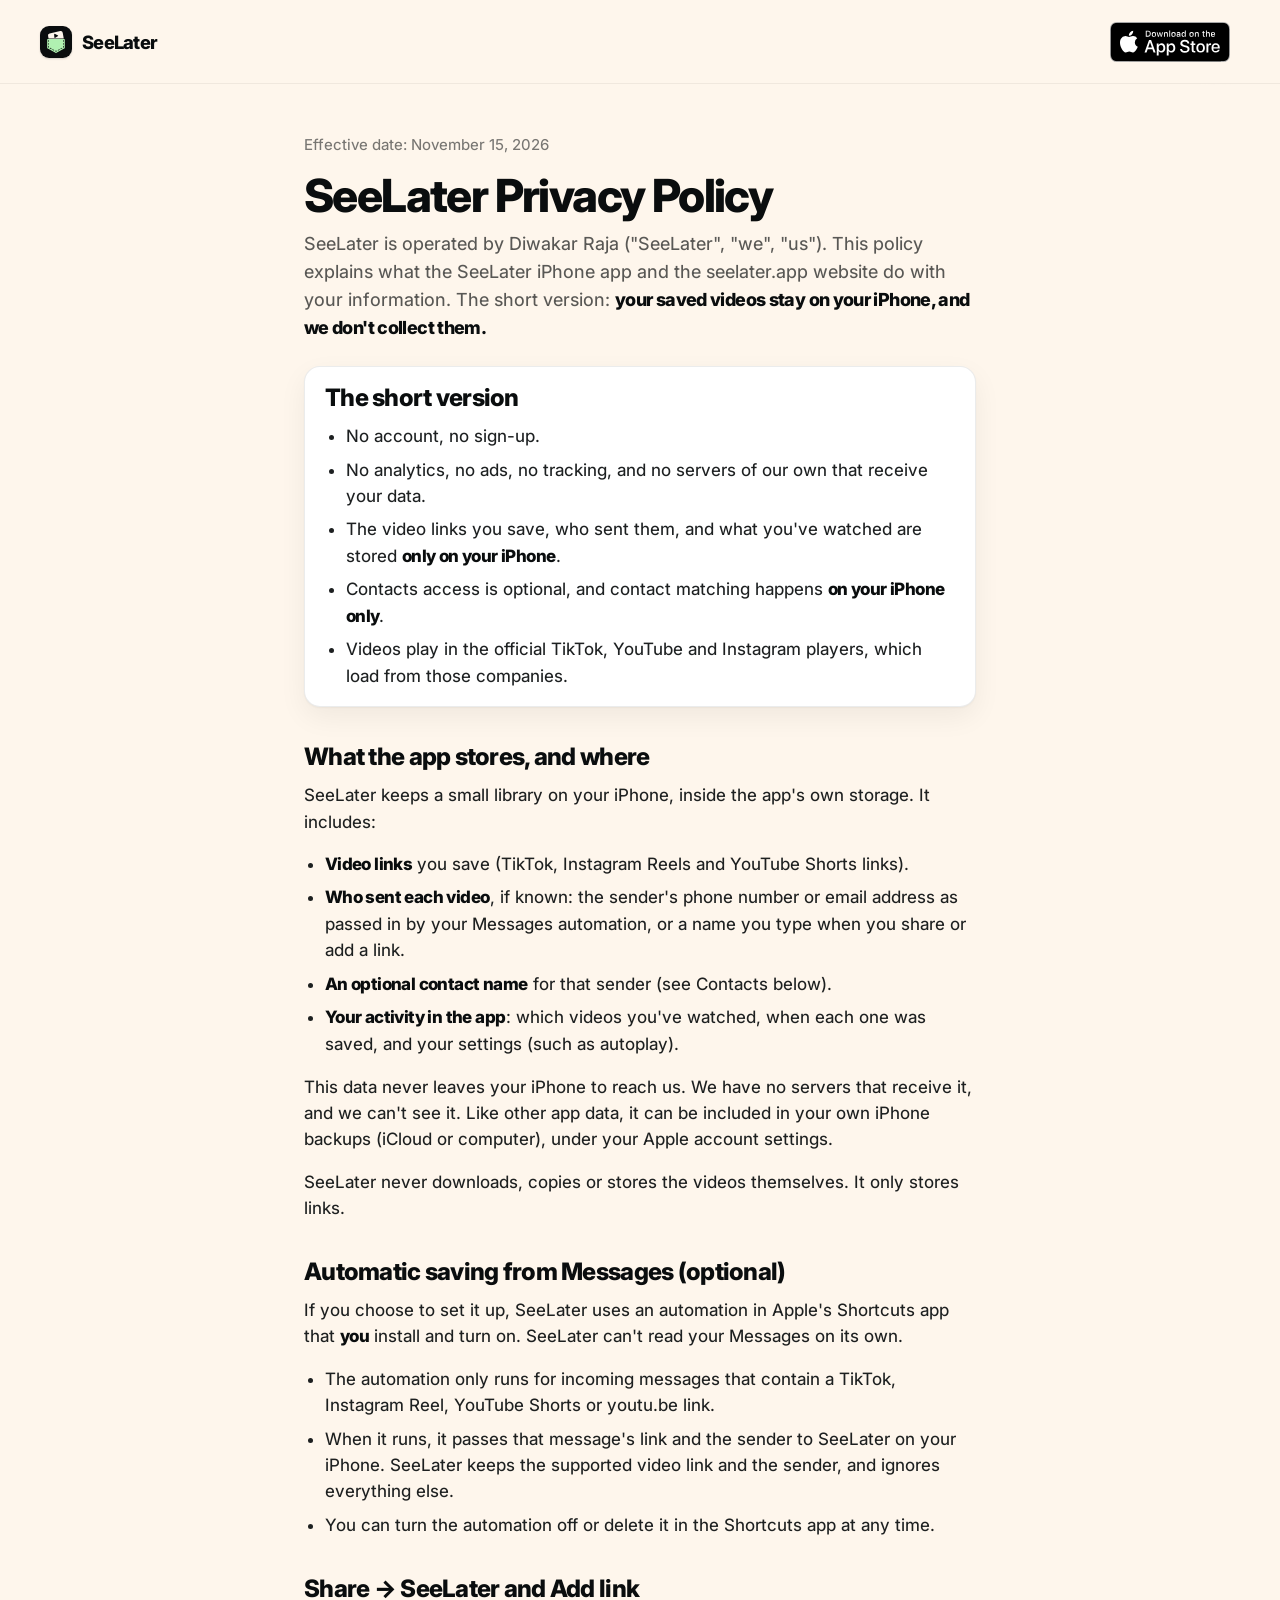
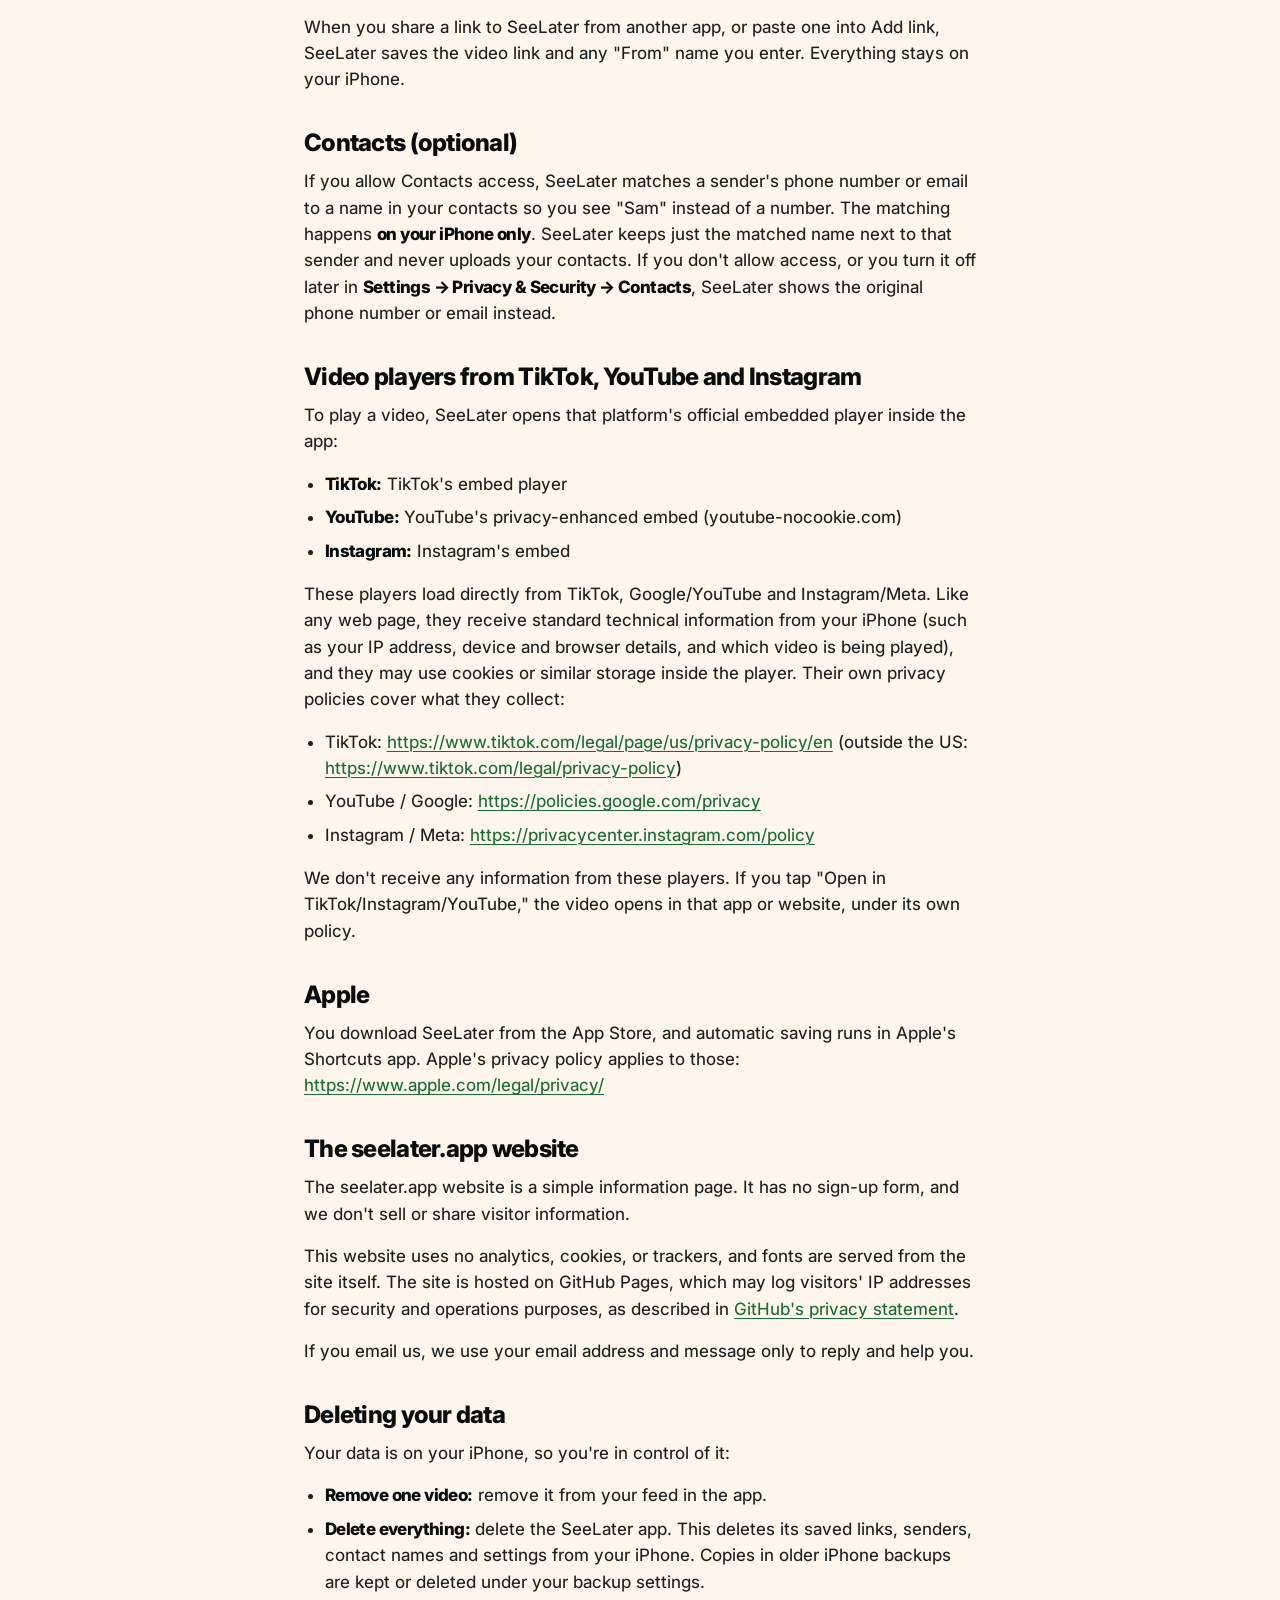
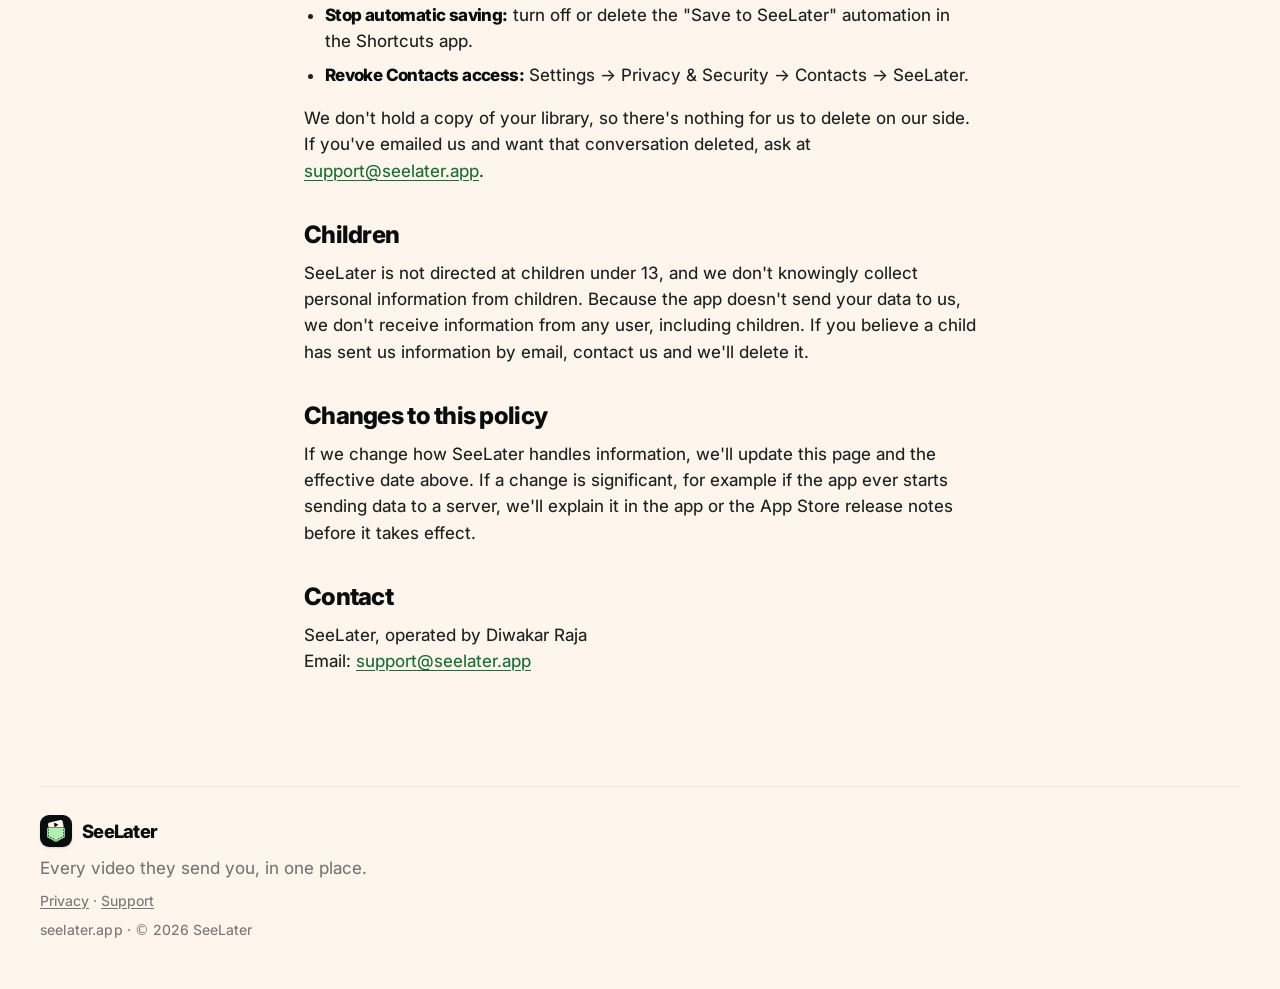
==== privacy/index.html @ a0763972 "Add privacy and support pages" ====
<!DOCTYPE html>
<html lang="en">
<head>
  <meta charset="utf-8">
  <meta name="viewport" content="width=device-width, initial-scale=1">
  <title>Privacy Policy — SeeLater</title>
  <meta name="description" content="SeeLater's privacy policy: your saved videos stay on your iPhone, and we don't collect them.">
  <meta name="theme-color" content="#FEF6EC">
  <link rel="icon" type="image/png" sizes="32x32" href="/assets/img/favicon-32.png">
  <link rel="apple-touch-icon" href="/assets/img/apple-touch-icon.png">
  <link rel="stylesheet" href="/assets/styles.css">
  <link rel="stylesheet" href="/assets/pages.css">
</head>
<body>
  <a class="skip" href="#main">Skip to content</a>

  <header class="nav">
    <a class="brand" href="/">
      <img src="/assets/img/icon.svg" width="32" height="32" alt="">
      <span>SeeLater</span>
    </a>
    <!-- TODO: replace href="#" with the App Store URL once the listing is live. -->
    <a class="store-badge store-badge-nav" href="#">
      <img src="/assets/img/download-on-the-app-store.svg" width="120" height="40" alt="Download on the App Store">
    </a>
  </header>

  <main id="main" class="page">
    <p class="page-date">Effective date: November 15, 2026</p>
    <h1 class="page-title">SeeLater Privacy Policy</h1>
    <p class="page-lede">SeeLater is operated by Diwakar Raja ("SeeLater", "we", "us"). This policy explains what the SeeLater iPhone app and the seelater.app website do with your information. The short version: <strong>your saved videos stay on your iPhone, and we don't collect them.</strong></p>

    <div class="callout">
      <h2>The short version</h2>
      <ul>
        <li>No account, no sign-up.</li>
        <li>No analytics, no ads, no tracking, and no servers of our own that receive your data.</li>
        <li>The video links you save, who sent them, and what you've watched are stored <strong>only on your iPhone</strong>.</li>
        <li>Contacts access is optional, and contact matching happens <strong>on your iPhone only</strong>.</li>
        <li>Videos play in the official TikTok, YouTube and Instagram players, which load from those companies.</li>
      </ul>
    </div>

    <h2>What the app stores, and where</h2>
    <p>SeeLater keeps a small library on your iPhone, inside the app's own storage. It includes:</p>
    <ul>
      <li><strong>Video links</strong> you save (TikTok, Instagram Reels and YouTube Shorts links).</li>
      <li><strong>Who sent each video</strong>, if known: the sender's phone number or email address as passed in by your Messages automation, or a name you type when you share or add a link.</li>
      <li><strong>An optional contact name</strong> for that sender (see Contacts below).</li>
      <li><strong>Your activity in the app</strong>: which videos you've watched, when each one was saved, and your settings (such as autoplay).</li>
    </ul>
    <p>This data never leaves your iPhone to reach us. We have no servers that receive it, and we can't see it. Like other app data, it can be included in your own iPhone backups (iCloud or computer), under your Apple account settings.</p>
    <p>SeeLater never downloads, copies or stores the videos themselves. It only stores links.</p>

    <h2>Automatic saving from Messages (optional)</h2>
    <p>If you choose to set it up, SeeLater uses an automation in Apple's Shortcuts app that <strong>you</strong> install and turn on. SeeLater can't read your Messages on its own.</p>
    <ul>
      <li>The automation only runs for incoming messages that contain a TikTok, Instagram Reel, YouTube Shorts or youtu.be link.</li>
      <li>When it runs, it passes that message's link and the sender to SeeLater on your iPhone. SeeLater keeps the supported video link and the sender, and ignores everything else.</li>
      <li>You can turn the automation off or delete it in the Shortcuts app at any time.</li>
    </ul>

    <h2>Share → SeeLater and Add link</h2>
    <p>When you share a link to SeeLater from another app, or paste one into Add link, SeeLater saves the video link and any "From" name you enter. Everything stays on your iPhone.</p>

    <h2>Contacts (optional)</h2>
    <p>If you allow Contacts access, SeeLater matches a sender's phone number or email to a name in your contacts so you see "Sam" instead of a number. The matching happens <strong>on your iPhone only</strong>. SeeLater keeps just the matched name next to that sender and never uploads your contacts. If you don't allow access, or you turn it off later in <strong>Settings → Privacy &amp; Security → Contacts</strong>, SeeLater shows the original phone number or email instead.</p>

    <h2>Video players from TikTok, YouTube and Instagram</h2>
    <p>To play a video, SeeLater opens that platform's official embedded player inside the app:</p>
    <ul>
      <li><strong>TikTok:</strong> TikTok's embed player</li>
      <li><strong>YouTube:</strong> YouTube's privacy-enhanced embed (youtube-nocookie.com)</li>
      <li><strong>Instagram:</strong> Instagram's embed</li>
    </ul>
    <p>These players load directly from TikTok, Google/YouTube and Instagram/Meta. Like any web page, they receive standard technical information from your iPhone (such as your IP address, device and browser details, and which video is being played), and they may use cookies or similar storage inside the player. Their own privacy policies cover what they collect:</p>
    <ul>
      <li>TikTok: <a href="https://www.tiktok.com/legal/page/us/privacy-policy/en">https://www.tiktok.com/legal/page/us/privacy-policy/en</a> (outside the US: <a href="https://www.tiktok.com/legal/privacy-policy">https://www.tiktok.com/legal/privacy-policy</a>)</li>
      <li>YouTube / Google: <a href="https://policies.google.com/privacy">https://policies.google.com/privacy</a></li>
      <li>Instagram / Meta: <a href="https://privacycenter.instagram.com/policy">https://privacycenter.instagram.com/policy</a></li>
    </ul>
    <p>We don't receive any information from these players. If you tap "Open in TikTok/Instagram/YouTube," the video opens in that app or website, under its own policy.</p>

    <h2>Apple</h2>
    <p>You download SeeLater from the App Store, and automatic saving runs in Apple's Shortcuts app. Apple's privacy policy applies to those: <a href="https://www.apple.com/legal/privacy/">https://www.apple.com/legal/privacy/</a></p>

    <h2>The seelater.app website</h2>
    <p>The seelater.app website is a simple information page. It has no sign-up form, and we don't sell or share visitor information.</p>
    <p>This website uses no analytics, cookies, or trackers, and fonts are served from the site itself. The site is hosted on GitHub Pages, which may log visitors' IP addresses for security and operations purposes, as described in <a href="https://docs.github.com/en/site-policy/privacy-policies/github-general-privacy-statement">GitHub's privacy statement</a>.</p>
    <p>If you email us, we use your email address and message only to reply and help you.</p>

    <h2>Deleting your data</h2>
    <p>Your data is on your iPhone, so you're in control of it:</p>
    <ul>
      <li><strong>Remove one video:</strong> remove it from your feed in the app.</li>
      <li><strong>Delete everything:</strong> delete the SeeLater app. This deletes its saved links, senders, contact names and settings from your iPhone. Copies in older iPhone backups are kept or deleted under your backup settings.</li>
      <li><strong>Stop automatic saving:</strong> turn off or delete the "Save to SeeLater" automation in the Shortcuts app.</li>
      <li><strong>Revoke Contacts access:</strong> Settings → Privacy &amp; Security → Contacts → SeeLater.</li>
    </ul>
    <p>We don't hold a copy of your library, so there's nothing for us to delete on our side. If you've emailed us and want that conversation deleted, ask at <a href="mailto:support@seelater.app">support@seelater.app</a>.</p>

    <h2>Children</h2>
    <p>SeeLater is not directed at children under 13, and we don't knowingly collect personal information from children. Because the app doesn't send your data to us, we don't receive information from any user, including children. If you believe a child has sent us information by email, contact us and we'll delete it.</p>

    <h2>Changes to this policy</h2>
    <p>If we change how SeeLater handles information, we'll update this page and the effective date above. If a change is significant, for example if the app ever starts sending data to a server, we'll explain it in the app or the App Store release notes before it takes effect.</p>

    <h2>Contact</h2>
    <p>SeeLater, operated by Diwakar Raja<br>
    Email: <a href="mailto:support@seelater.app">support@seelater.app</a></p>
  </main>

  <footer class="foot">
    <a class="brand" href="/">
      <img src="/assets/img/icon.svg" width="28" height="28" alt="">
      <span>SeeLater</span>
    </a>
    <p>Every video they send you, in one place.</p>
    <p class="legal"><a href="/privacy">Privacy</a> · <a href="/support">Support</a></p>
    <p class="legal"><span>seelater.app</span> · © 2026 SeeLater</p>
  </footer>

</body>
</html>
---- assets/styles.css ----
/* SeeLater marketing site
   Light theme: page cream #FEF6EC, ink #0A0D0E, mint #B0F1B1
   Type: Inter (SIL OFL), ExtraBold for the wordmark */

@font-face {
  font-family: Inter;
  src: url("fonts/inter-latin.woff") format("woff");
  font-weight: 100 900;
  font-style: normal;
  font-display: swap;
}

:root {
  --bg: #FEF6EC;
  --bg-elev: #FFFFFF;
  --bg-card: #FFFFFF;
  --bg-card-2: #F7EFE4;
  --mint: #B0F1B1;
  --mint-2: #8FDB91;
  --mint-text: #1A6B34;
  --cream: #0A0D0E; /* primary text (ink) — name kept so existing rules work */
  --cream-90: rgba(10, 13, 14, 0.92);
  --cream-70: rgba(10, 13, 14, 0.68);
  --cream-55: rgba(10, 13, 14, 0.55);
  --cream-40: rgba(10, 13, 14, 0.42);
  --cream-16: rgba(10, 13, 14, 0.14);
  --cream-10: rgba(10, 13, 14, 0.08);
  --cream-06: rgba(10, 13, 14, 0.06);
  --ink: #0A0D0E;
  --shadow: 0 1px 2px rgba(10, 13, 14, 0.04), 0 10px 28px rgba(10, 13, 14, 0.06);
  --max: 1200px;
  --nav-h: 64px;
  --font: Inter, ui-sans-serif, system-ui, -apple-system, sans-serif;
  --ease: cubic-bezier(0.22, 1, 0.36, 1);
}

*, *::before, *::after { box-sizing: border-box; }

html {
  scroll-behavior: smooth;
  background: var(--bg);
  color-scheme: light;
}

body {
  margin: 0;
  font-family: var(--font);
  font-weight: 450;
  font-size: 1.0625rem;
  line-height: 1.55;
  color: var(--cream-90);
  background: var(--bg);
  -webkit-font-smoothing: antialiased;
  text-rendering: optimizeLegibility;
}

img { display: block; max-width: 100%; }
a { color: inherit; }

h1, h2, h3, strong, .brand span {
  font-weight: 800;
  letter-spacing: -0.035em;
  color: var(--cream);
}

h1, h2 { line-height: 1.05; text-wrap: balance; }
h3 { line-height: 1.2; }

.sr-only, .skip {
  position: absolute;
  width: 1px;
  height: 1px;
  padding: 0;
  margin: -1px;
  overflow: hidden;
  clip: rect(0, 0, 0, 0);
  white-space: nowrap;
  border: 0;
}

.skip:focus {
  position: fixed;
  left: 16px;
  top: 16px;
  width: auto;
  height: auto;
  clip: auto;
  margin: 0;
  padding: 8px 14px;
  background: var(--mint);
  color: var(--ink);
  z-index: 100;
  border-radius: 8px;
  font-weight: 700;
}

/* Nav */

.nav {
  position: sticky;
  top: 0;
  z-index: 50;
  display: flex;
  align-items: center;
  justify-content: space-between;
  min-height: var(--nav-h);
  padding: 10px 20px;
  background: color-mix(in srgb, var(--bg) 84%, transparent);
  backdrop-filter: blur(16px);
  -webkit-backdrop-filter: blur(16px);
  border-bottom: 1px solid var(--cream-06);
}

.brand {
  display: inline-flex;
  align-items: center;
  gap: 10px;
  text-decoration: none;
}

.brand img {
  width: 32px;
  height: 32px;
  border-radius: 9px;
  box-shadow: 0 1px 2px rgba(10, 13, 14, 0.16);
}

.brand span {
  font-size: 1.15rem;
  letter-spacing: -0.04em;
}

/* Official Apple badge — don't recolor, crop, or add shadows.
   Minimum on-screen height is 40px; clear space is 1/4 of the height. */
.store-badge {
  display: inline-flex;
  align-items: center;
  padding: 10px;
  line-height: 0;
  text-decoration: none;
}
.store-badge img {
  display: block;
  height: 40px;
  width: auto;
}
.store-badge:focus-visible {
  outline: 2px solid var(--mint-text);
  outline-offset: 2px;
  border-radius: 10px;
}

/* Layout */

.hero,
.problem,
.steps,
.sources,
.faq,
.close,
.foot {
  width: min(var(--max), calc(100% - 40px));
  margin-inline: auto;
}

.eyebrow {
  margin: 0 0 12px;
  color: var(--mint-text);
  font-weight: 650;
  font-size: 0.8125rem;
  letter-spacing: 0.04em;
  text-transform: uppercase;
}

.section-head {
  max-width: 36rem;
  margin-bottom: 40px;
}

.section-head h2 { margin: 0 0 14px; font-size: clamp(1.85rem, 4.2vw, 2.75rem); }
.section-head p:not(.eyebrow) { margin: 0; color: var(--cream-70); }

/* Hero */

.hero {
  display: grid;
  gap: 48px;
  padding: 36px 0 72px;
  align-items: center;
}

.hero h1 {
  margin: 0 0 18px;
  font-size: clamp(2.35rem, 8vw, 4.4rem);
}

.lede {
  margin: 0 0 18px;
  max-width: 34rem;
  color: var(--cream-70);
  font-size: 1.125rem;
}


/* Phones — iPhone 16-style bezels stay black on the light page */

.hero-device {
  position: relative;
  display: flex;
  justify-content: center;
  align-items: flex-end;
  gap: 20px;
  padding: 16px 0 12px;
}

.glow {
  position: absolute;
  pointer-events: none;
  filter: blur(32px);
}
.glow-before {
  left: 0;
  right: 52%;
  top: 8%;
  bottom: 4%;
  background: radial-gradient(ellipse at 50% 45%, rgba(155, 44, 44, 0.22), transparent 70%);
}
.glow-after {
  left: 52%;
  right: 0;
  top: 8%;
  bottom: 4%;
  background: radial-gradient(ellipse at 50% 45%, rgba(176, 241, 177, 0.55), transparent 70%);
}

.phone {
  position: relative;
  width: min(248px, 42vw);
  z-index: 1;
  margin: 0;
  display: flex;
  flex-direction: column;
  align-items: center;
  flex-shrink: 0;
}

.phone-body {
  position: relative;
  width: 100%;
}

.phone-tag {
  display: flex;
  flex-direction: column;
  align-items: center;
  gap: 6px;
  margin-bottom: 12px;
  width: 100%;
}
.phone-pill {
  display: inline-flex;
  align-items: center;
  gap: 6px;
  padding: 6px 12px;
  border-radius: 999px;
  font-weight: 800;
  font-size: 0.8rem;
  letter-spacing: -0.03em;
  line-height: 1;
}
.phone-pill img {
  width: 16px;
  height: 16px;
  border-radius: 4px;
  box-shadow: 0 0 0 1px rgba(10, 13, 14, 0.12);
}
.phone-pill-before {
  background: #9b2c2c;
  color: #fff;
}
.phone-pill-after {
  background: #14582a;
  color: #fff;
}
.phone-cap {
  margin: 0;
  font-size: 0.75rem;
  font-weight: 650;
  letter-spacing: -0.02em;
  color: rgba(10, 13, 14, 0.55);
}
.phone-before .phone-cap { color: #7a1f1f; }
.phone-after .phone-cap { color: #14582a; }

.hero-split {
  display: flex;
  align-items: center;
  justify-content: center;
  z-index: 2;
  align-self: center;
  margin-top: 52px; /* sit mid-bezel, below the labels */
}
.hero-arrow {
  width: 40px;
  height: 40px;
  border-radius: 50%;
  background: var(--ink);
  color: #fff;
  display: inline-flex;
  align-items: center;
  justify-content: center;
  box-shadow: 0 8px 20px rgba(10, 13, 14, 0.16);
}

.phone-bezel {
  position: relative;
  width: 100%;
  border-radius: 48px;
  padding: 8px;
  background:
    linear-gradient(160deg, #4a4c4f 0%, #1c1d1f 16%, #0b0b0c 42%, #000 68%, #2a2b2d 100%);
  box-shadow:
    0 0 0 1px #000,
    0 18px 40px rgba(10, 13, 14, 0.22),
    0 4px 12px rgba(10, 13, 14, 0.12),
    inset 0 1px 0 rgba(255, 255, 255, 0.3),
    inset 0 -1px 0 rgba(255, 255, 255, 0.06);
}

.phone-screen {
  position: relative;
  overflow: hidden;
  border-radius: 40px;
  background: #000;
  aspect-ratio: 780 / 1688;
  padding: 0;
  box-shadow: inset 0 0 0 1px rgba(255, 255, 255, 0.06);
  /* Safari: overflow+radius alone may not clip a <video> */
  isolation: isolate;
  -webkit-transform: translateZ(0);
  transform: translateZ(0);
  -webkit-mask-image: -webkit-radial-gradient(circle, #fff 100%, #fff 100%);
  mask-image: radial-gradient(circle, #fff 100%, #fff 100%);
}

/* The recorded video already includes the iOS Dynamic Island.
   Do not draw a second CSS island on the bezel — it would stack
   on top of the one in the video. */
.phone-before .phone-island,
.phone-screen > .phone-island { display: none; }

.phone-video {
  position: absolute;
  inset: 0;
  width: 100%;
  height: 100%;
  top: 0;
  left: 0;
  display: block;
  object-fit: cover;
  object-position: center;
  background: #000;
  border: 0;
  padding: 0;
  margin: 0;
}

/* Hardware buttons — dark titanium, slightly proud of the frame */
.phone-btn {
  position: absolute;
  background: linear-gradient(90deg, #3a3b3d, #161617 40%, #0a0a0b);
  box-shadow:
    inset 0 1px 0 rgba(255, 255, 255, 0.18),
    0 0 0 0.5px #000;
  z-index: 2;
}
.phone-btn-silent {
  left: -2px;
  top: 14.5%;
  width: 3px;
  height: 22px;
  border-radius: 1.5px 0 0 1.5px;
}
.phone-btn-vol-up {
  left: -2px;
  top: 22%;
  width: 3px;
  height: 34px;
  border-radius: 1.5px 0 0 1.5px;
}
.phone-btn-vol-down {
  left: -2px;
  top: 31.5%;
  width: 3px;
  height: 34px;
  border-radius: 1.5px 0 0 1.5px;
}
.phone-btn-power {
  right: -2px;
  top: 23%;
  width: 3px;
  height: 56px;
  border-radius: 0 1.5px 1.5px 0;
  background: linear-gradient(270deg, #3a3b3d, #161617 40%, #0a0a0b);
}
.phone-btn-camera {
  right: -3px;
  top: 46%;
  width: 4px;
  height: 40px;
  border-radius: 0 2px 2px 0;
  background: linear-gradient(270deg, #4a4b4e, #1a1a1c 45%, #0c0c0d);
}

/* Problem — Before vs After */

.problem { padding: 24px 0 80px; }

.compare {
  position: relative;
  display: grid;
  gap: 16px;
}

.panel {
  min-width: 0;
  border-radius: 28px;
  padding: 22px 20px 20px;
  box-shadow: var(--shadow);
}

.compare-kicker {
  margin: 0 0 4px;
  font-size: 0.75rem;
  font-weight: 700;
  letter-spacing: 0.08em;
  text-transform: uppercase;
}

.compare-label {
  margin: 0 0 14px;
  font-size: clamp(2rem, 5vw, 2.75rem);
  line-height: 0.95;
  letter-spacing: -0.05em;
}

.compare-stat {
  display: inline-flex;
  align-items: center;
  gap: 8px;
  margin: 0 0 18px;
  padding: 8px 12px 8px 10px;
  border-radius: 999px;
  font-size: 0.8125rem;
  font-weight: 700;
  letter-spacing: -0.02em;
  line-height: 1.2;
}

.stat-icon,
.stat-app {
  flex: 0 0 auto;
  display: block;
  border-radius: 6px;
}

/* BEFORE: muted, slightly red, tangled hop */
.panel-before {
  background:
    repeating-linear-gradient(-18deg, rgba(140, 40, 36, 0.035) 0 10px, transparent 10px 22px),
    linear-gradient(180deg, #f7ecea, #f3e4e1);
  border: 1px solid rgba(140, 40, 36, 0.18);
}
.panel-before .compare-kicker { color: #9b2c2c; }
.panel-before .compare-label { color: #7a1f1f; }
.compare-stat-bad {
  background: #9b2c2c;
  color: #fff;
}
.compare-stat-bad .stat-icon { color: #fff; }

.hop-path {
  list-style: none;
  margin: 0;
  padding: 0;
  display: flex;
  flex-direction: column;
  gap: 8px;
  position: relative;
}

.hop-path li {
  position: relative;
  display: flex;
  align-items: center;
  gap: 8px;
  width: calc(100% - 28px);
  padding: 7px 10px;
  border-radius: 16px;
  background: rgba(255, 251, 249, 0.86);
  border: 1px solid rgba(140, 40, 36, 0.12);
  box-shadow: 0 1px 2px rgba(122, 31, 31, 0.06);
}

.hop-path li.is-shift {
  margin-left: 28px;
  width: calc(100% - 28px);
}

.hop-path li.is-back {
  margin-right: 8px;
}

.hop-path li + li::before {
  content: "";
  position: absolute;
  left: 18px;
  top: -10px;
  width: 12px;
  height: 12px;
  border-left: 2px dashed rgba(155, 44, 44, 0.45);
  border-bottom: 2px dashed rgba(155, 44, 44, 0.45);
  pointer-events: none;
}
.hop-path li.is-shift + li::before { left: 46px; }
.hop-path li.is-shift::before { left: 8px; transform: rotate(-25deg); }

.hop-chip {
  display: inline-flex;
  align-items: center;
  gap: 7px;
  font-weight: 750;
  font-size: 0.82rem;
  letter-spacing: -0.03em;
  color: var(--ink);
  white-space: nowrap;
}
.hop-chip img {
  width: 28px;
  height: 28px;
  border-radius: 7px;
}

.hop-note {
  color: rgba(10, 13, 14, 0.55);
  font-size: 0.78rem;
  min-width: 0;
  overflow: hidden;
  text-overflow: ellipsis;
  white-space: nowrap;
}
.hop-note s {
  color: #9b2c2c;
  text-decoration-thickness: 1.5px;
}

.hop-back {
  flex: 0 0 auto;
  width: 22px;
  height: 22px;
  border-radius: 50%;
  background: #9b2c2c;
  color: #fff;
  font-size: 0.8rem;
  font-weight: 700;
  display: inline-flex;
  align-items: center;
  justify-content: center;
  line-height: 1;
}

.hop-end {
  opacity: 0.82;
  border-style: dashed;
}

/* Divider / arrow between the two cards */
.compare-split {
  display: flex;
  align-items: center;
  justify-content: center;
  z-index: 2;
}
.compare-arrow {
  width: 48px;
  height: 48px;
  border-radius: 50%;
  background: var(--ink);
  color: #fff;
  display: inline-flex;
  align-items: center;
  justify-content: center;
  box-shadow: 0 8px 20px rgba(10, 13, 14, 0.18);
}

/* AFTER: mint, one clean scroll, checks */
.panel-after {
  background:
    linear-gradient(180deg, #e7f8e8, #d4f3d6 60%, #c8efca);
  border: 1.5px solid #8fdb91;
}
.panel-after .compare-kicker { color: var(--mint-text); }
.panel-after .compare-label { color: #14582a; }
.compare-stat-good {
  background: #14582a;
  color: #fff;
}
.stat-app {
  width: 22px;
  height: 22px;
  border-radius: 6px;
  box-shadow: 0 0 0 1px rgba(255, 255, 255, 0.25);
}

.queue {
  list-style: none;
  margin: 0;
  padding: 0;
  display: flex;
  flex-direction: column;
  gap: 8px;
}
.queue li {
  display: grid;
  grid-template-columns: 22px 44px 1fr;
  gap: 10px;
  align-items: center;
  padding: 11px 12px;
  border-radius: 14px;
  background: rgba(255, 255, 255, 0.82);
  border: 1px solid rgba(20, 88, 42, 0.1);
  font-size: 0.9rem;
}
.q-check {
  width: 22px;
  height: 22px;
  border-radius: 50%;
  background: #1a6b34;
  color: #fff;
  display: inline-flex;
  align-items: center;
  justify-content: center;
}
.q-from { color: rgba(10, 13, 14, 0.55); font-weight: 650; font-size: 0.8rem; }
.q-title {
  color: var(--ink);
  font-weight: 650;
  letter-spacing: -0.02em;
  overflow: hidden;
  text-overflow: ellipsis;
  white-space: nowrap;
}

.panel-foot {
  margin: 16px 0 0;
  color: #14582a;
  font-size: 0.95rem;
  font-weight: 650;
}

/* Steps */

.steps { padding: 8px 0 80px; }

.step-grid {
  list-style: none;
  margin: 0;
  padding: 0;
  display: grid;
  gap: 14px;
}

.step-grid li {
  padding: 24px 22px 22px;
  border-radius: 24px;
  background: var(--bg-elev);
  border: 1px solid var(--cream-10);
  box-shadow: var(--shadow);
}

.num {
  display: block;
  margin-bottom: 16px;
  color: var(--mint-text);
  font-weight: 800;
  font-size: 1.25rem;
  letter-spacing: -0.04em;
}

.step-grid h3 { margin: 0 0 8px; font-size: 1.2rem; }
.step-grid p { margin: 0; color: var(--cream-70); }

/* Sources */

.sources { padding: 8px 0 80px; }

.source-list {
  list-style: none;
  margin: 0;
  padding: 0;
  display: flex;
  flex-wrap: wrap;
  gap: 10px;
}

.source-list li {
  padding: 14px 22px;
  border-radius: 999px;
  border: 1px solid var(--cream-16);
  background: var(--bg-elev);
  color: var(--cream);
  font-weight: 800;
  font-size: 1.05rem;
  letter-spacing: -0.03em;
}

.sources-note {
  margin: 18px 0 0;
  color: var(--cream-40);
  font-size: 0.95rem;
  max-width: 32rem;
}

/* FAQ */

.faq { padding: 8px 0 72px; }

.faq-list {
  margin: 0;
  display: grid;
  gap: 12px;
}

.faq-list > div {
  margin: 0;
  padding: 22px 22px 20px;
  border-radius: 20px;
  background: var(--bg-elev);
  border: 1px solid var(--cream-10);
  box-shadow: var(--shadow);
}

.faq-list dt {
  margin: 0 0 8px;
  font-weight: 800;
  letter-spacing: -0.03em;
  color: var(--cream);
  font-size: 1.05rem;
}

.faq-list dd {
  margin: 0;
  color: var(--cream-70);
}

/* Close */

.close {
  padding: 56px 28px;
  margin-bottom: 48px;
  border-radius: 28px;
  background:
    radial-gradient(ellipse at 10% 0%, rgba(176, 241, 177, 0.45), transparent 52%),
    var(--bg-elev);
  border: 1px solid var(--cream-10);
  box-shadow: var(--shadow);
  text-align: center;
}

.close h2 {
  margin: 0 0 12px;
  font-size: clamp(1.7rem, 4vw, 2.4rem);
}

.close p {
  margin: 0 auto 24px;
  max-width: 28rem;
  color: var(--cream-70);
}

/* Footer */

.foot {
  padding: 28px 0 48px;
  border-top: 1px solid var(--cream-06);
  display: grid;
  gap: 8px;
}

.foot p { margin: 0; color: var(--cream-55); }
.legal { color: var(--cream-40); font-size: 0.875rem; }
.legal span { letter-spacing: 0.01em; }

/* Desktop */

@media (min-width: 860px) {
  .nav { padding: 12px 0; width: min(var(--max), calc(100% - 48px)); margin: 0 auto; border-bottom-color: transparent; background: transparent; }
  .nav::before {
    content: "";
    position: absolute;
    inset: 0 calc(50% - 50vw);
    background: color-mix(in srgb, var(--bg) 84%, transparent);
    backdrop-filter: blur(16px);
    -webkit-backdrop-filter: blur(16px);
    border-bottom: 1px solid var(--cream-06);
    z-index: -1;
  }

  .hero {
    gap: 48px;
    padding: 56px 0 96px;
  }

  .hero-copy { padding-right: 8px; }

  .phone { width: 252px; }

  .hero-device { gap: 22px; }

  .compare {
    grid-template-columns: 1fr 1fr;
    gap: 40px;
    align-items: stretch;
  }
  .compare-split {
    position: absolute;
    left: 50%;
    top: 50%;
    transform: translate(-50%, -50%);
    pointer-events: none;
  }
  .step-grid { grid-template-columns: repeat(3, 1fr); gap: 18px; }
  .faq-list { grid-template-columns: 1fr 1fr; }
  .problem, .steps, .sources, .faq { padding-top: 16px; padding-bottom: 96px; }
  .section-head { margin-bottom: 48px; }
}

@media (max-width: 430px) {
  .hero, .problem, .steps, .sources, .faq, .close, .foot {
    width: min(var(--max), calc(100% - 32px));
  }
  .eyebrow { letter-spacing: 0.03em; }
  .hero { padding-top: 28px; }
  h1 br { display: block; }
}

/* Wide desktop: copy on the left, both iPhones on the right. */
@media (min-width: 1080px) {
  .hero {
    grid-template-columns: 1fr auto;
    gap: 40px;
    align-items: center;
  }
}

@media (max-width: 720px) {
  .hero-device {
    flex-direction: column;
    align-items: center;
    gap: 20px;
  }
  .phone { width: min(280px, 78vw); }
  .hero-split { margin-top: 0; }
  .hero-arrow svg { transform: rotate(90deg); }
  .glow-before {
    left: 8%;
    right: 8%;
    top: 0;
    bottom: 52%;
  }
  .glow-after {
    left: 8%;
    right: 8%;
    top: 52%;
    bottom: 0;
  }
}

@media (prefers-reduced-motion: reduce) {
  html { scroll-behavior: auto; }
}

@media (max-width: 859px) {
  .eyebrow { text-wrap: balance; }
  .compare-arrow svg { transform: rotate(90deg); }
  .hop-path li.is-shift { margin-left: 18px; width: calc(100% - 18px); }
}

.close .store-badge { margin-top: 4px; }
---- assets/pages.css ----
/* SeeLater legal and support pages */

.page {
  width: min(42rem, calc(100% - 40px));
  margin-inline: auto;
  padding: 36px 0 80px;
}

.page-title {
  margin: 0 0 10px;
  font-size: clamp(2rem, 6.2vw, 2.85rem);
}

.page-lede {
  margin: 0 0 28px;
  color: var(--cream-70);
  font-size: 1.125rem;
}

.page-date {
  margin: 0 0 8px;
  font-size: 0.9375rem;
  color: var(--cream-55);
}

.page h2 {
  margin: 2.35rem 0 0.8rem;
  font-size: clamp(1.25rem, 3vw, 1.5rem);
  letter-spacing: -0.03em;
}

.page h3 {
  margin: 1.65rem 0 0.5rem;
  font-size: 1.0625rem;
  letter-spacing: -0.02em;
}

.page p { margin: 0 0 1rem; }

.page ul,
.page ol {
  margin: 0 0 1.05rem;
  padding-left: 1.3rem;
}

.page li { margin: 0 0 0.45rem; }
.page li:last-child { margin-bottom: 0; }

.page a:not(.brand):not(.store-badge) {
  color: var(--mint-text);
  text-underline-offset: 0.16em;
  text-decoration-thickness: 1px;
}

.page a:not(.brand):not(.store-badge):hover { color: var(--ink); }

.page a:focus-visible {
  outline: 2px solid var(--mint-text);
  outline-offset: 2px;
  border-radius: 4px;
}

.callout {
  margin: 1.5rem 0 2.1rem;
  padding: 1.15rem 1.25rem 1.05rem;
  background: var(--bg-elev);
  border: 1px solid var(--cream-10);
  border-radius: 16px;
  box-shadow: var(--shadow);
}

.callout h2 { margin-top: 0; }
.callout ul { margin-bottom: 0; }

.page hr {
  border: 0;
  border-top: 1px solid var(--cream-10);
  margin: 2.4rem 0;
}

.foot .legal a {
  color: inherit;
  text-underline-offset: 0.15em;
}

.foot .legal a:hover { color: var(--cream); }

@media (min-width: 860px) {
  .page { padding: 48px 0 96px; }
}

@media (max-width: 430px) {
  .page {
    width: min(42rem, calc(100% - 32px));
    padding-top: 28px;
    padding-bottom: 64px;
  }

  .page-lede { font-size: 1.0625rem; }
}

.page,
.page a {
  overflow-wrap: anywhere;
  word-break: break-word;
}
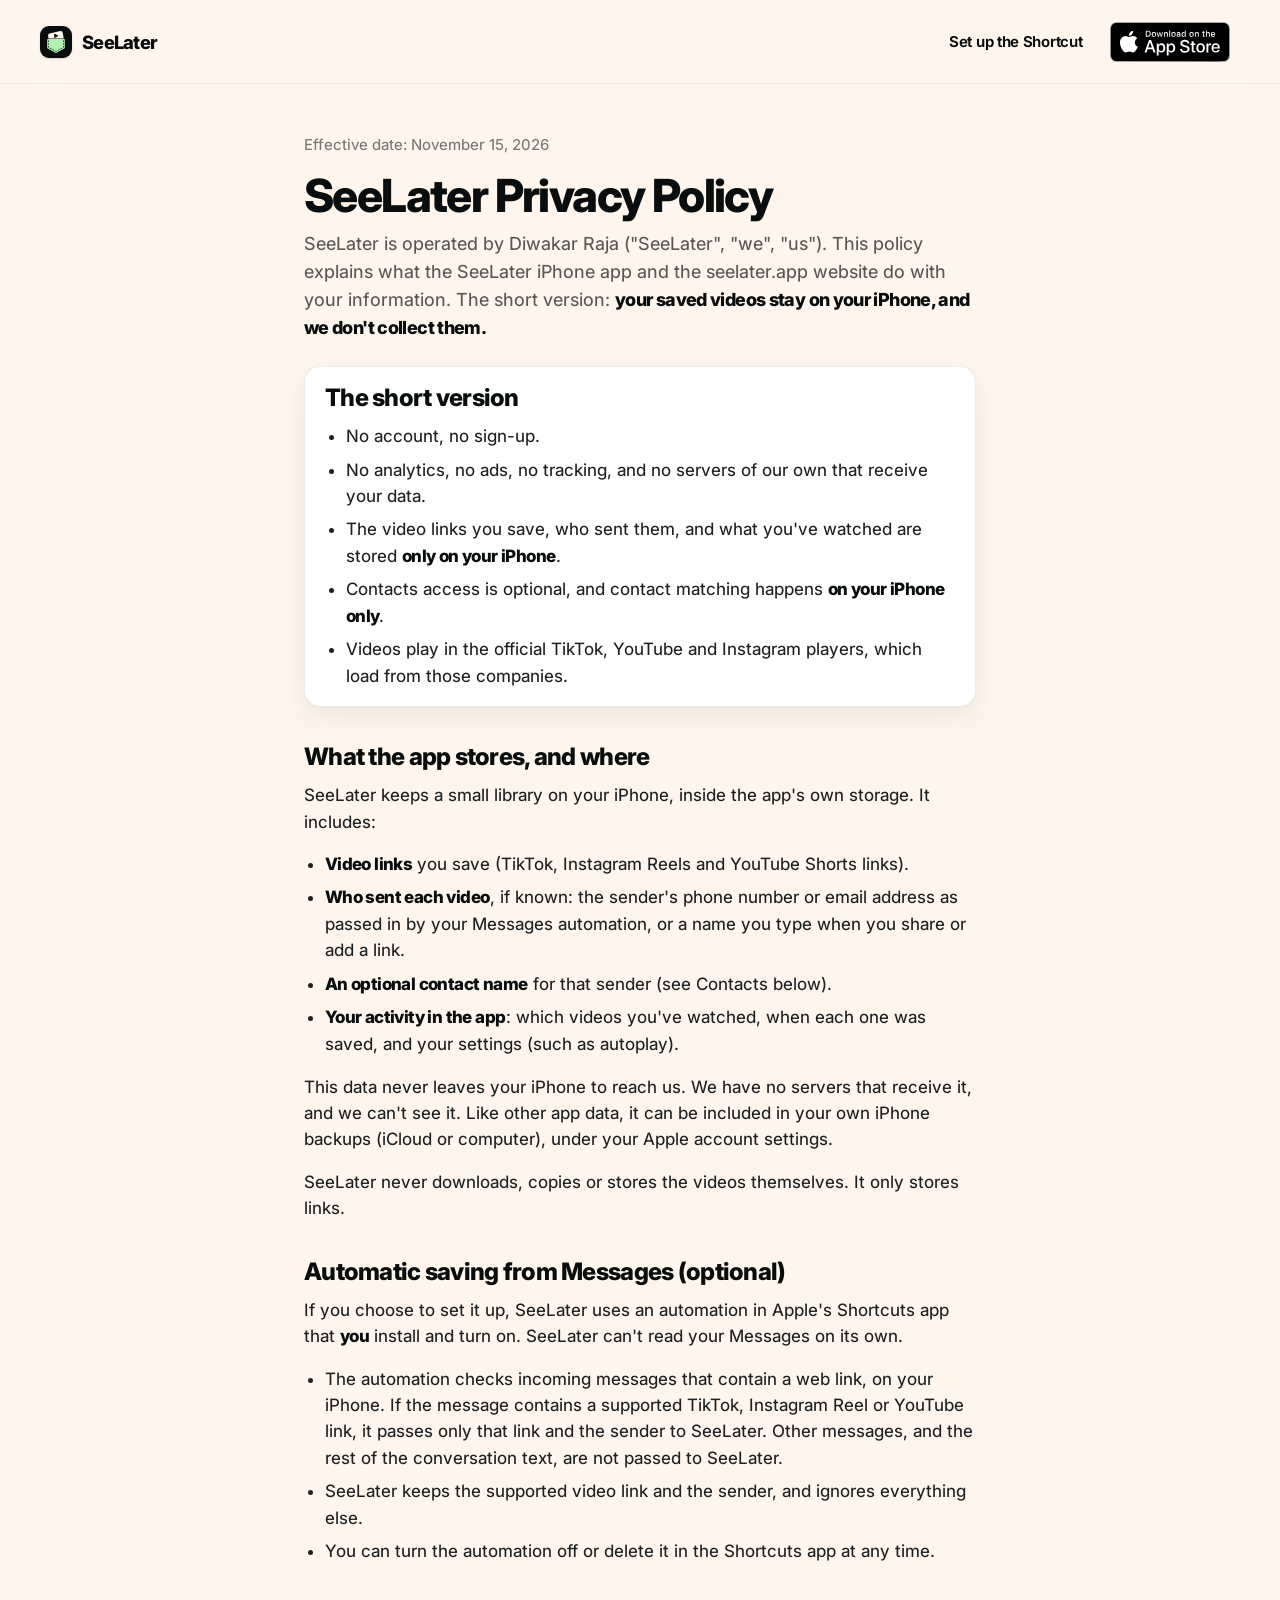
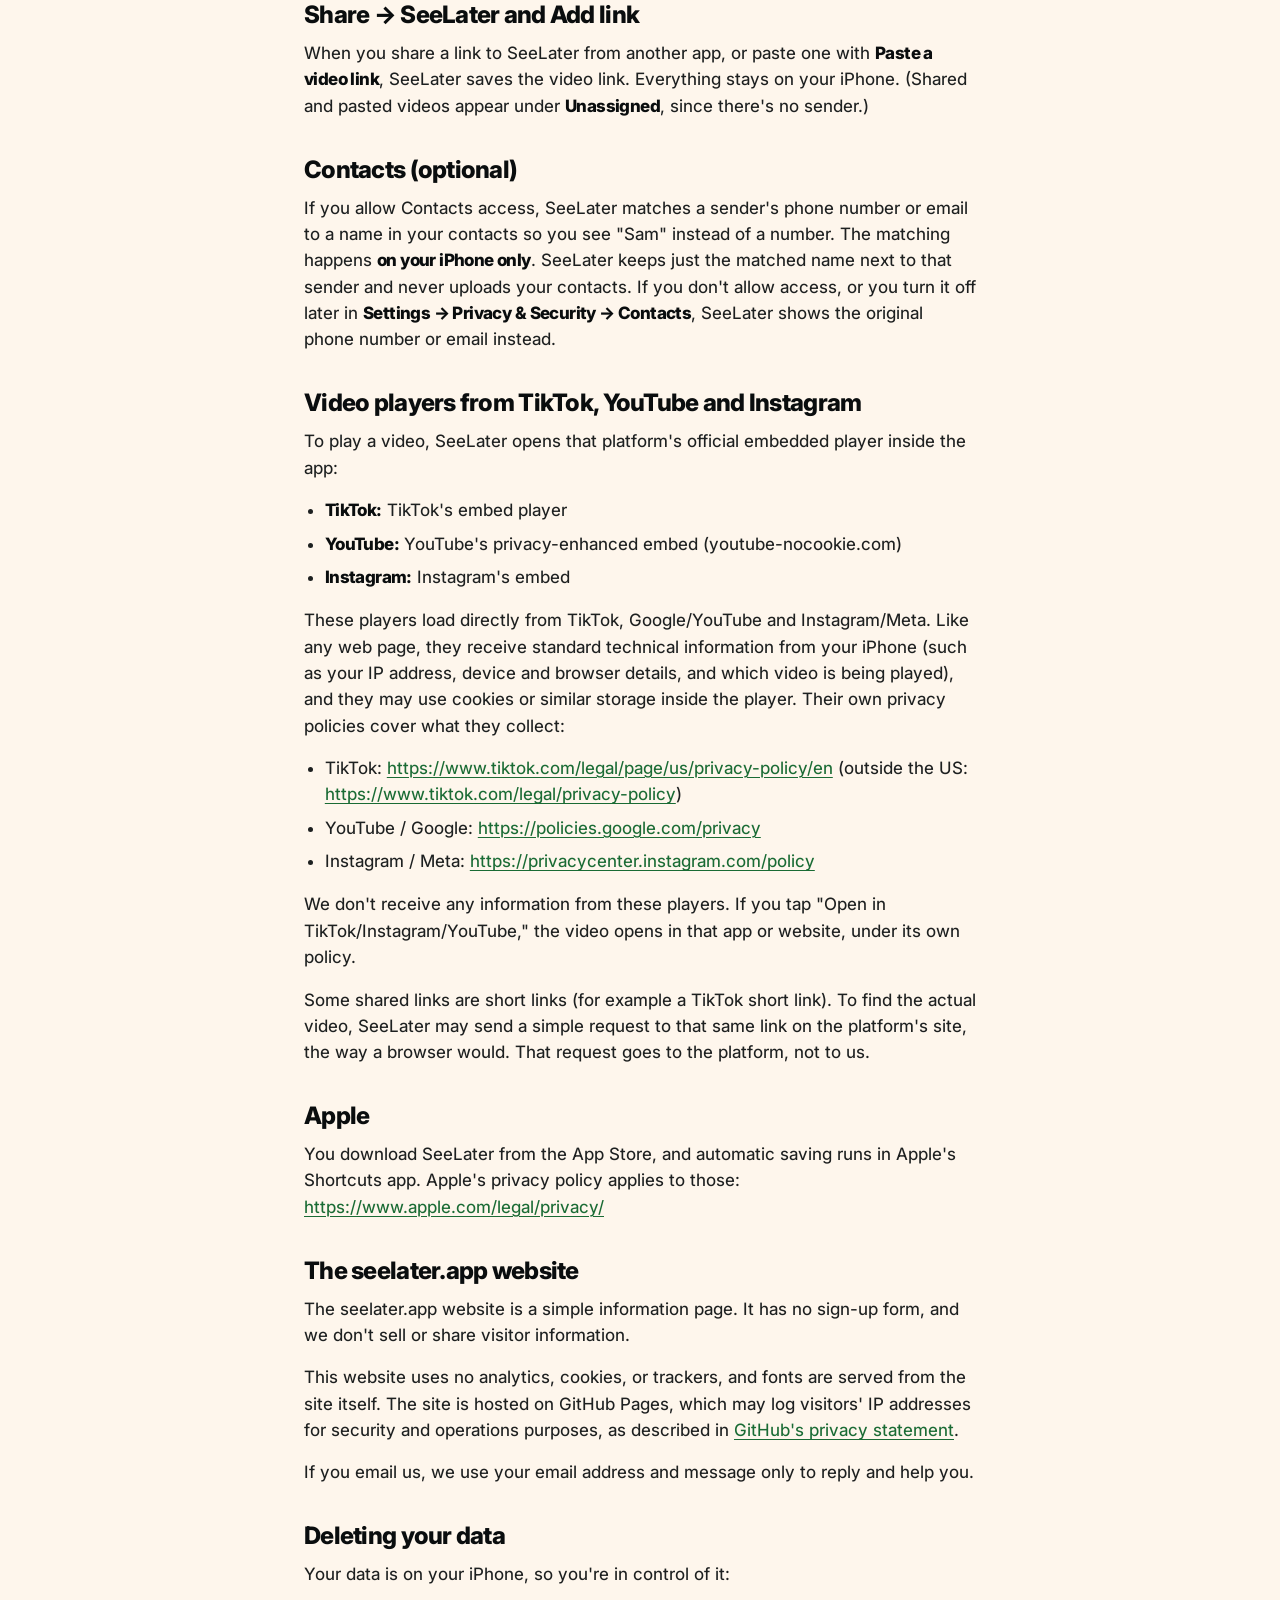
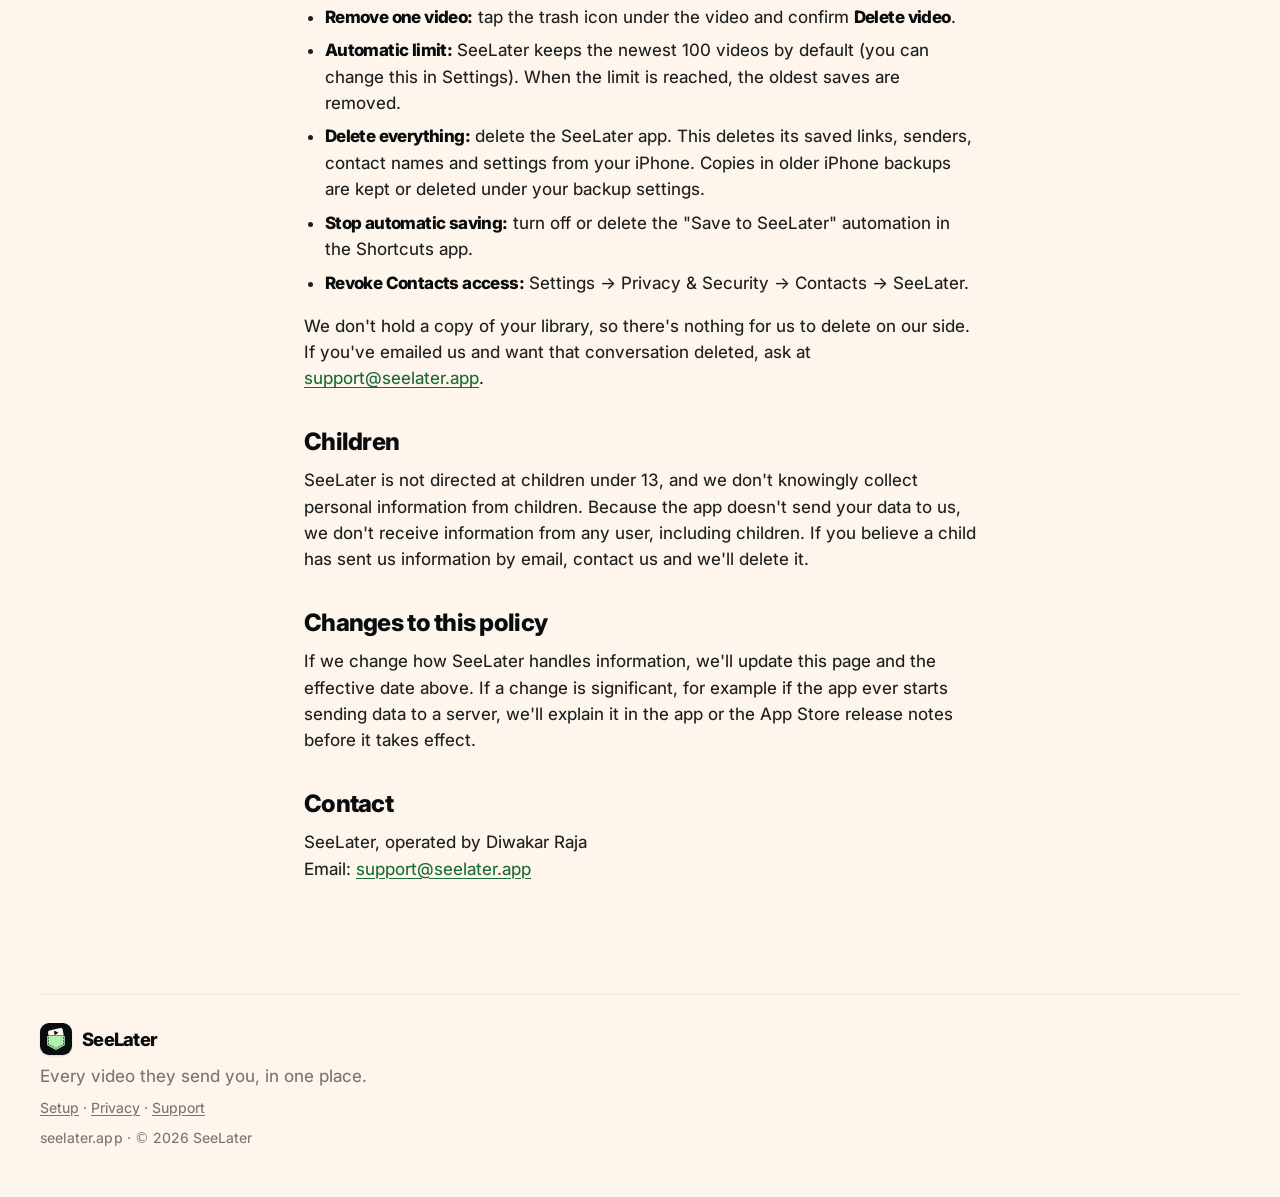
==== commit 403f9b47: "Add Shortcut setup page; update privacy and support" ====
--- a/privacy/index.html
+++ b/privacy/index.html
@@ -19,10 +19,16 @@
       <img src="/assets/img/icon.svg" width="32" height="32" alt="">
       <span>SeeLater</span>
     </a>
-    <!-- TODO: replace href="#" with the App Store URL once the listing is live. -->
-    <a class="store-badge store-badge-nav" href="#">
-      <img src="/assets/img/download-on-the-app-store.svg" width="120" height="40" alt="Download on the App Store">
-    </a>
+    <div class="nav-end">
+      <a class="nav-link" href="/setup/">
+        <span class="nav-link-short">Setup</span>
+        <span class="nav-link-full">Set up the Shortcut</span>
+      </a>
+      <!-- TODO: replace href="#" with the App Store URL once the listing is live. -->
+      <a class="store-badge store-badge-nav" href="#">
+        <img src="/assets/img/download-on-the-app-store.svg" width="120" height="40" alt="Download on the App Store">
+      </a>
+    </div>
   </header>
 
   <main id="main" class="page">
@@ -55,13 +61,13 @@
     <h2>Automatic saving from Messages (optional)</h2>
     <p>If you choose to set it up, SeeLater uses an automation in Apple's Shortcuts app that <strong>you</strong> install and turn on. SeeLater can't read your Messages on its own.</p>
     <ul>
-      <li>The automation only runs for incoming messages that contain a TikTok, Instagram Reel, YouTube Shorts or youtu.be link.</li>
-      <li>When it runs, it passes that message's link and the sender to SeeLater on your iPhone. SeeLater keeps the supported video link and the sender, and ignores everything else.</li>
+      <li>The automation checks incoming messages that contain a web link, on your iPhone. If the message contains a supported TikTok, Instagram Reel or YouTube link, it passes only that link and the sender to SeeLater. Other messages, and the rest of the conversation text, are not passed to SeeLater.</li>
+      <li>SeeLater keeps the supported video link and the sender, and ignores everything else.</li>
       <li>You can turn the automation off or delete it in the Shortcuts app at any time.</li>
     </ul>
 
     <h2>Share → SeeLater and Add link</h2>
-    <p>When you share a link to SeeLater from another app, or paste one into Add link, SeeLater saves the video link and any "From" name you enter. Everything stays on your iPhone.</p>
+    <p>When you share a link to SeeLater from another app, or paste one with <strong>Paste a video link</strong>, SeeLater saves the video link. Everything stays on your iPhone. (Shared and pasted videos appear under <strong>Unassigned</strong>, since there's no sender.)</p>
 
     <h2>Contacts (optional)</h2>
     <p>If you allow Contacts access, SeeLater matches a sender's phone number or email to a name in your contacts so you see "Sam" instead of a number. The matching happens <strong>on your iPhone only</strong>. SeeLater keeps just the matched name next to that sender and never uploads your contacts. If you don't allow access, or you turn it off later in <strong>Settings → Privacy &amp; Security → Contacts</strong>, SeeLater shows the original phone number or email instead.</p>
@@ -80,6 +86,7 @@
       <li>Instagram / Meta: <a href="https://privacycenter.instagram.com/policy">https://privacycenter.instagram.com/policy</a></li>
     </ul>
     <p>We don't receive any information from these players. If you tap "Open in TikTok/Instagram/YouTube," the video opens in that app or website, under its own policy.</p>
+    <p>Some shared links are short links (for example a TikTok short link). To find the actual video, SeeLater may send a simple request to that same link on the platform's site, the way a browser would. That request goes to the platform, not to us.</p>
 
     <h2>Apple</h2>
     <p>You download SeeLater from the App Store, and automatic saving runs in Apple's Shortcuts app. Apple's privacy policy applies to those: <a href="https://www.apple.com/legal/privacy/">https://www.apple.com/legal/privacy/</a></p>
@@ -92,7 +99,8 @@
     <h2>Deleting your data</h2>
     <p>Your data is on your iPhone, so you're in control of it:</p>
     <ul>
-      <li><strong>Remove one video:</strong> remove it from your feed in the app.</li>
+      <li><strong>Remove one video:</strong> tap the trash icon under the video and confirm <strong>Delete video</strong>.</li>
+      <li><strong>Automatic limit:</strong> SeeLater keeps the newest 100 videos by default (you can change this in Settings). When the limit is reached, the oldest saves are removed.</li>
       <li><strong>Delete everything:</strong> delete the SeeLater app. This deletes its saved links, senders, contact names and settings from your iPhone. Copies in older iPhone backups are kept or deleted under your backup settings.</li>
       <li><strong>Stop automatic saving:</strong> turn off or delete the "Save to SeeLater" automation in the Shortcuts app.</li>
       <li><strong>Revoke Contacts access:</strong> Settings → Privacy &amp; Security → Contacts → SeeLater.</li>
@@ -116,7 +124,7 @@
       <span>SeeLater</span>
     </a>
     <p>Every video they send you, in one place.</p>
-    <p class="legal"><a href="/privacy">Privacy</a> · <a href="/support">Support</a></p>
+    <p class="legal"><a href="/setup/">Setup</a> · <a href="/privacy">Privacy</a> · <a href="/support">Support</a></p>
     <p class="legal"><span>seelater.app</span> · © 2026 SeeLater</p>
   </footer>
 
--- a/assets/styles.css
+++ b/assets/styles.css
@@ -887,3 +887,144 @@
 }
 
 .close .store-badge { margin-top: 4px; }
+
+/* Trust row under Download buttons */
+.trust {
+  margin-top: 6px;
+  max-width: 34rem;
+}
+
+.trust-pills {
+  display: flex;
+  flex-wrap: wrap;
+  gap: 8px;
+  list-style: none;
+  margin: 0;
+  padding: 0;
+}
+
+.trust-pills li {
+  display: inline-flex;
+  align-items: center;
+  gap: 6px;
+  padding: 7px 11px 7px 9px;
+  border-radius: 999px;
+  border: 1px solid var(--cream-16);
+  background: var(--bg-card-2);
+  color: var(--cream);
+  font-size: 0.8125rem;
+  font-weight: 650;
+  letter-spacing: -0.02em;
+  line-height: 1;
+}
+
+.trust-pills svg {
+  display: block;
+  flex-shrink: 0;
+  color: var(--mint-text);
+}
+
+.trust-note {
+  margin: 10px 0 0;
+  font-size: 0.8125rem;
+  line-height: 1.45;
+  color: var(--cream-55);
+}
+
+.close .trust {
+  margin: 16px auto 0;
+  max-width: 28rem;
+}
+
+.close .trust-pills {
+  justify-content: center;
+}
+
+.close .trust-note {
+  margin: 10px auto 0;
+  color: var(--cream-55);
+}
+
+@media (max-width: 430px) {
+  .trust {
+    margin-top: 4px;
+  }
+
+  .trust-pills {
+    gap: 6px;
+  }
+
+  .trust-pills li {
+    font-size: 0.75rem;
+    padding: 6px 10px 6px 8px;
+  }
+}
+
+
+/* Nav + hero links to Shortcut setup */
+
+.nav-end {
+  display: flex;
+  align-items: center;
+  gap: 2px;
+}
+
+.nav-link {
+  font-weight: 650;
+  font-size: 0.9375rem;
+  letter-spacing: -0.02em;
+  text-decoration: none;
+  color: var(--cream);
+  padding: 8px 10px;
+  border-radius: 8px;
+}
+
+.nav-link:hover { color: var(--mint-text); }
+
+.nav-link[aria-current="page"] { color: var(--mint-text); }
+
+.nav-link:focus-visible {
+  outline: 2px solid var(--mint-text);
+  outline-offset: 2px;
+}
+
+.nav-link-full { display: none; }
+
+.cta-row {
+  display: flex;
+  flex-wrap: wrap;
+  align-items: center;
+  gap: 2px 4px;
+  margin: 0 0 8px;
+}
+
+.hero-setup {
+  font-weight: 650;
+  font-size: 0.9875rem;
+  letter-spacing: -0.02em;
+  color: var(--mint-text);
+  text-decoration: none;
+  padding: 8px 10px;
+  text-underline-offset: 0.16em;
+}
+
+.hero-setup:hover { text-decoration: underline; }
+
+.hero-setup:focus-visible {
+  outline: 2px solid var(--mint-text);
+  outline-offset: 2px;
+  border-radius: 4px;
+}
+
+.close .cta-row { margin: 4px 0 8px; }
+
+@media (min-width: 860px) {
+  .nav-link-short { display: none; }
+  .nav-link-full { display: inline; }
+  .nav-end { gap: 8px; }
+}
+
+@media (max-width: 430px) {
+  .nav-link { padding: 8px 8px; font-size: 0.875rem; }
+  .store-badge-nav { padding-right: 0; }
+}
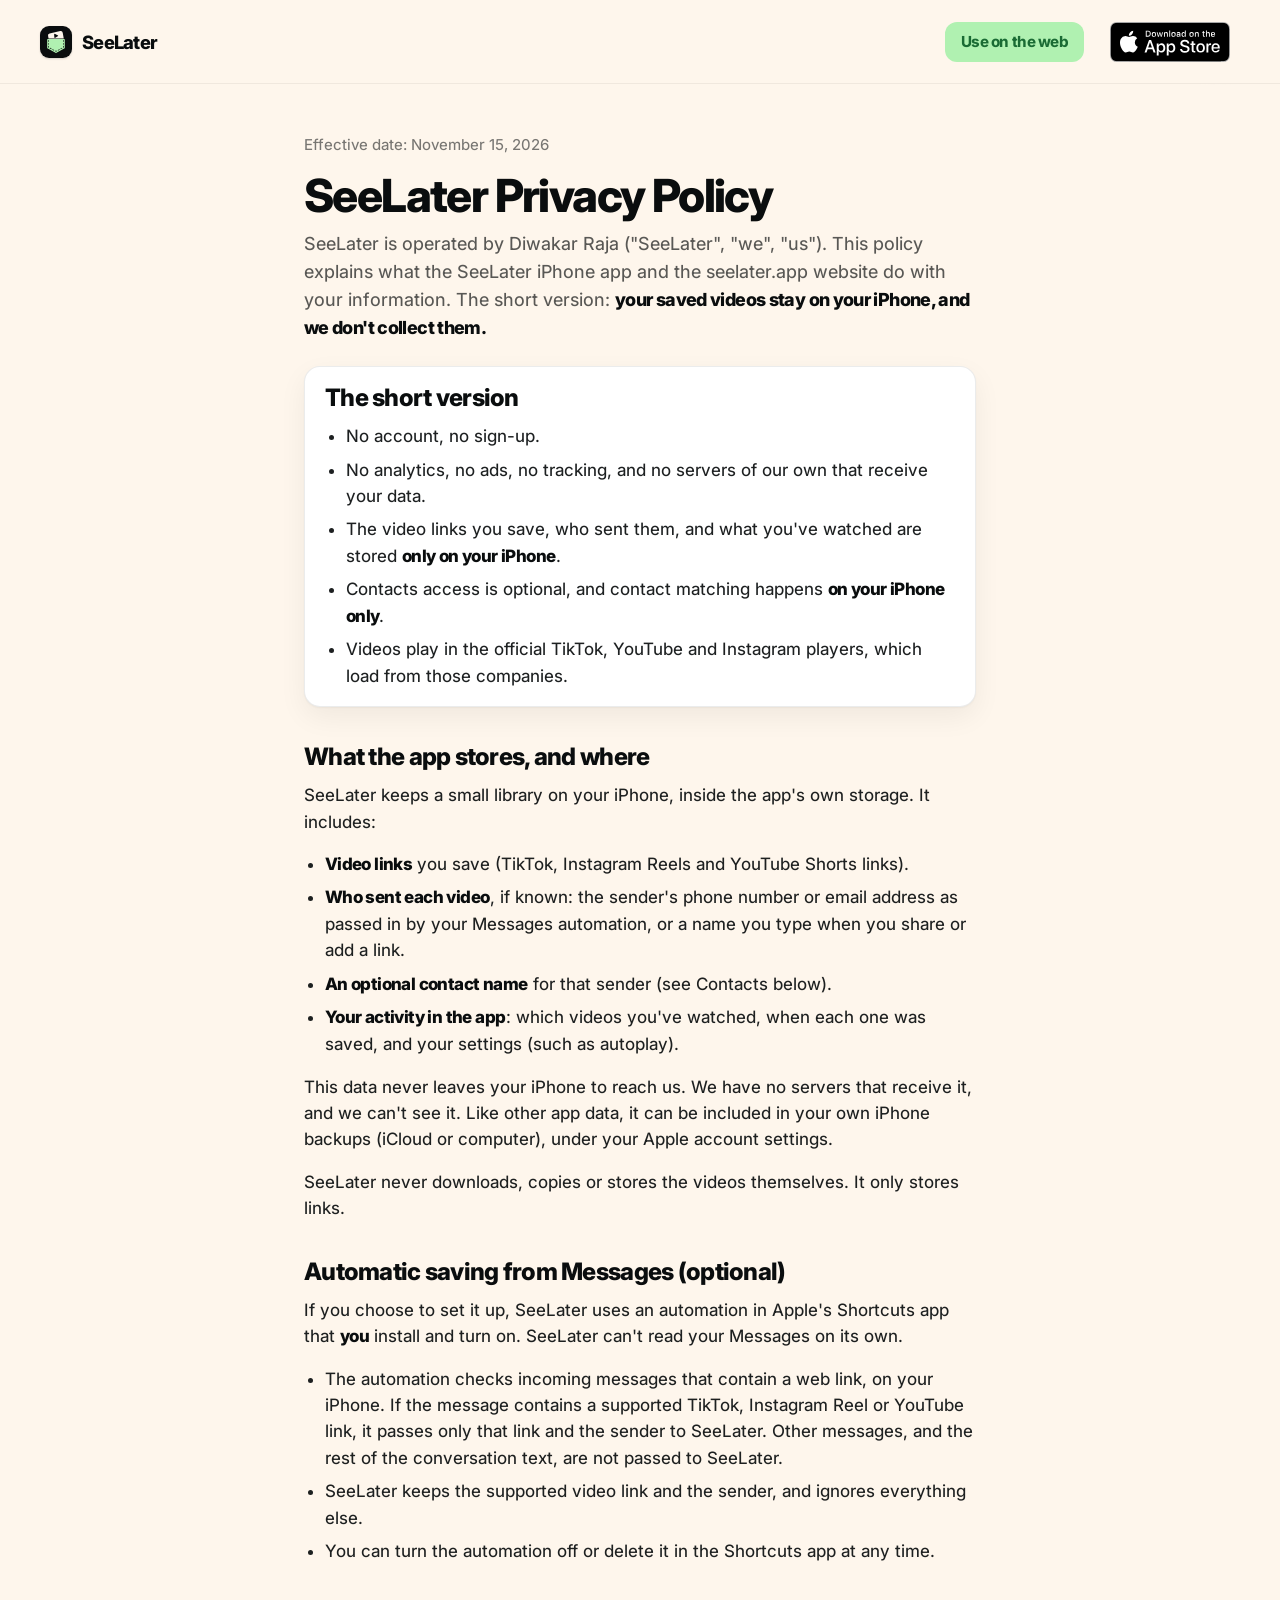
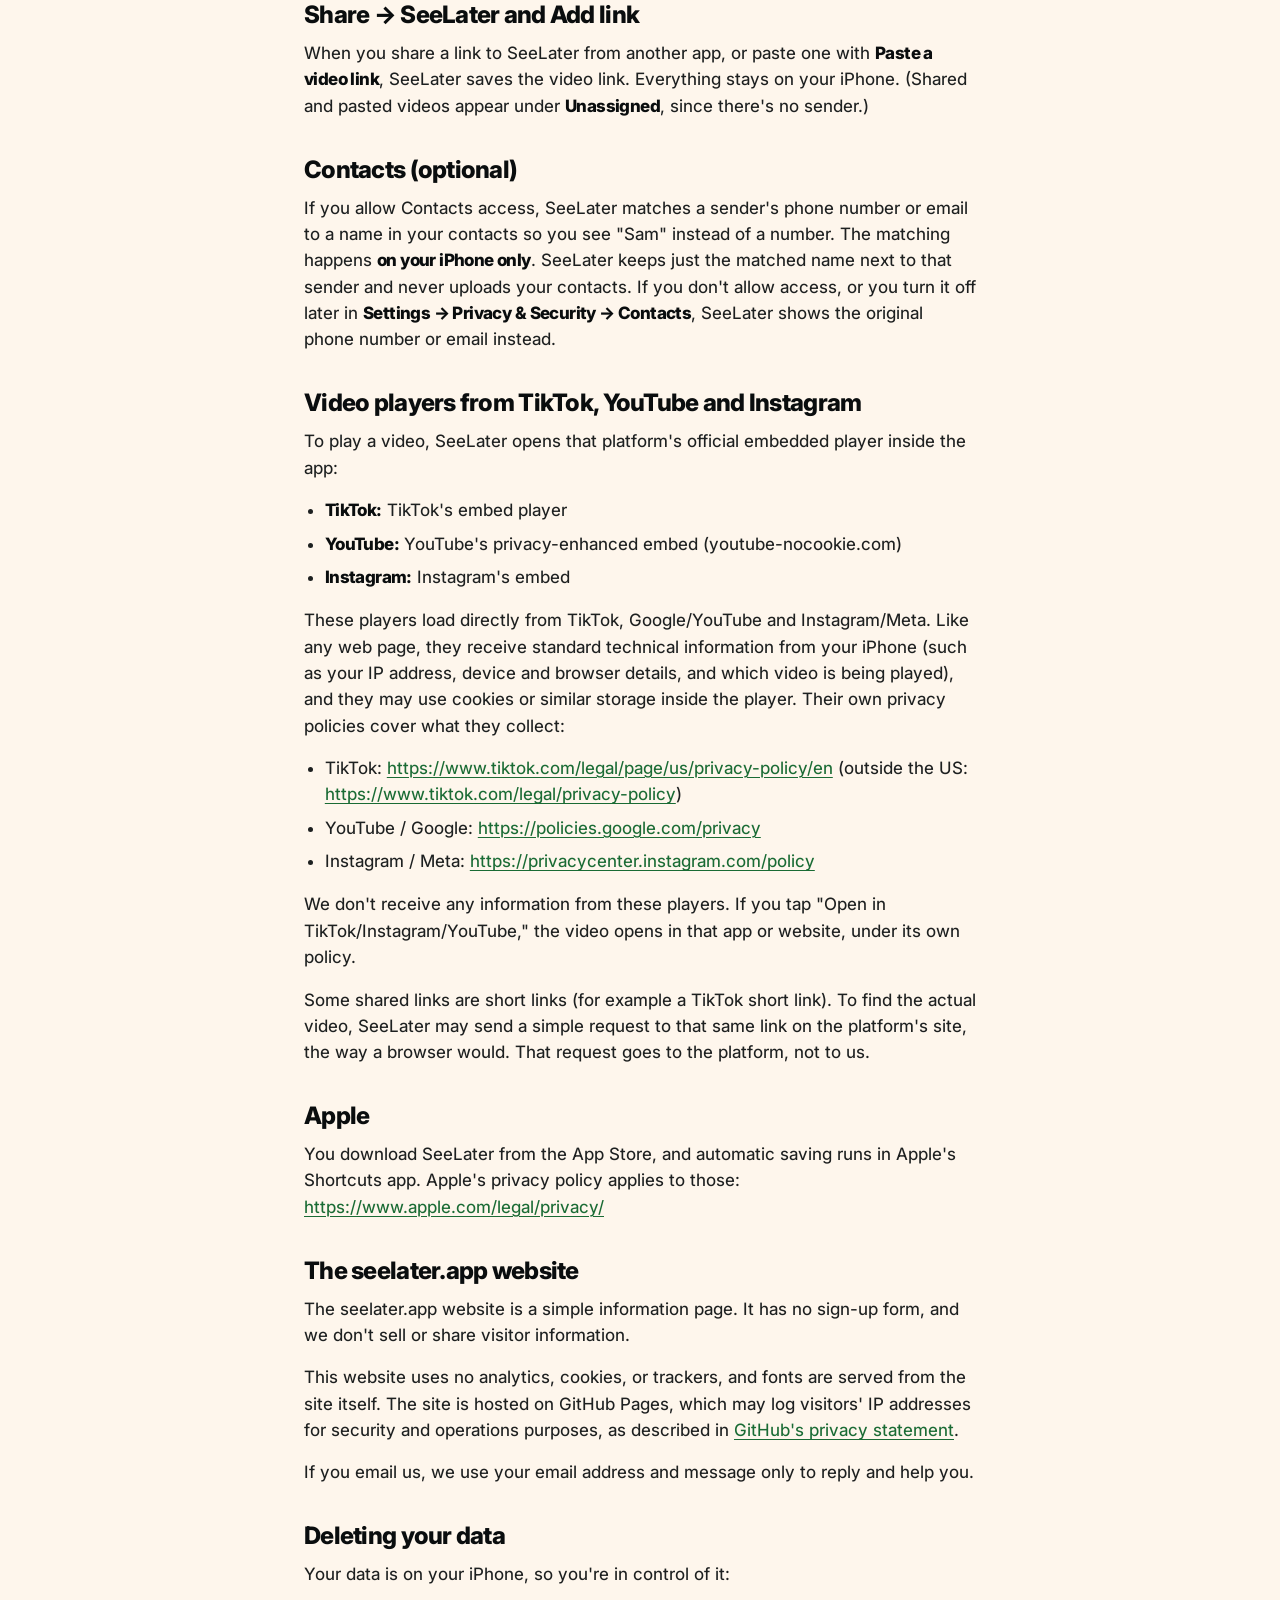
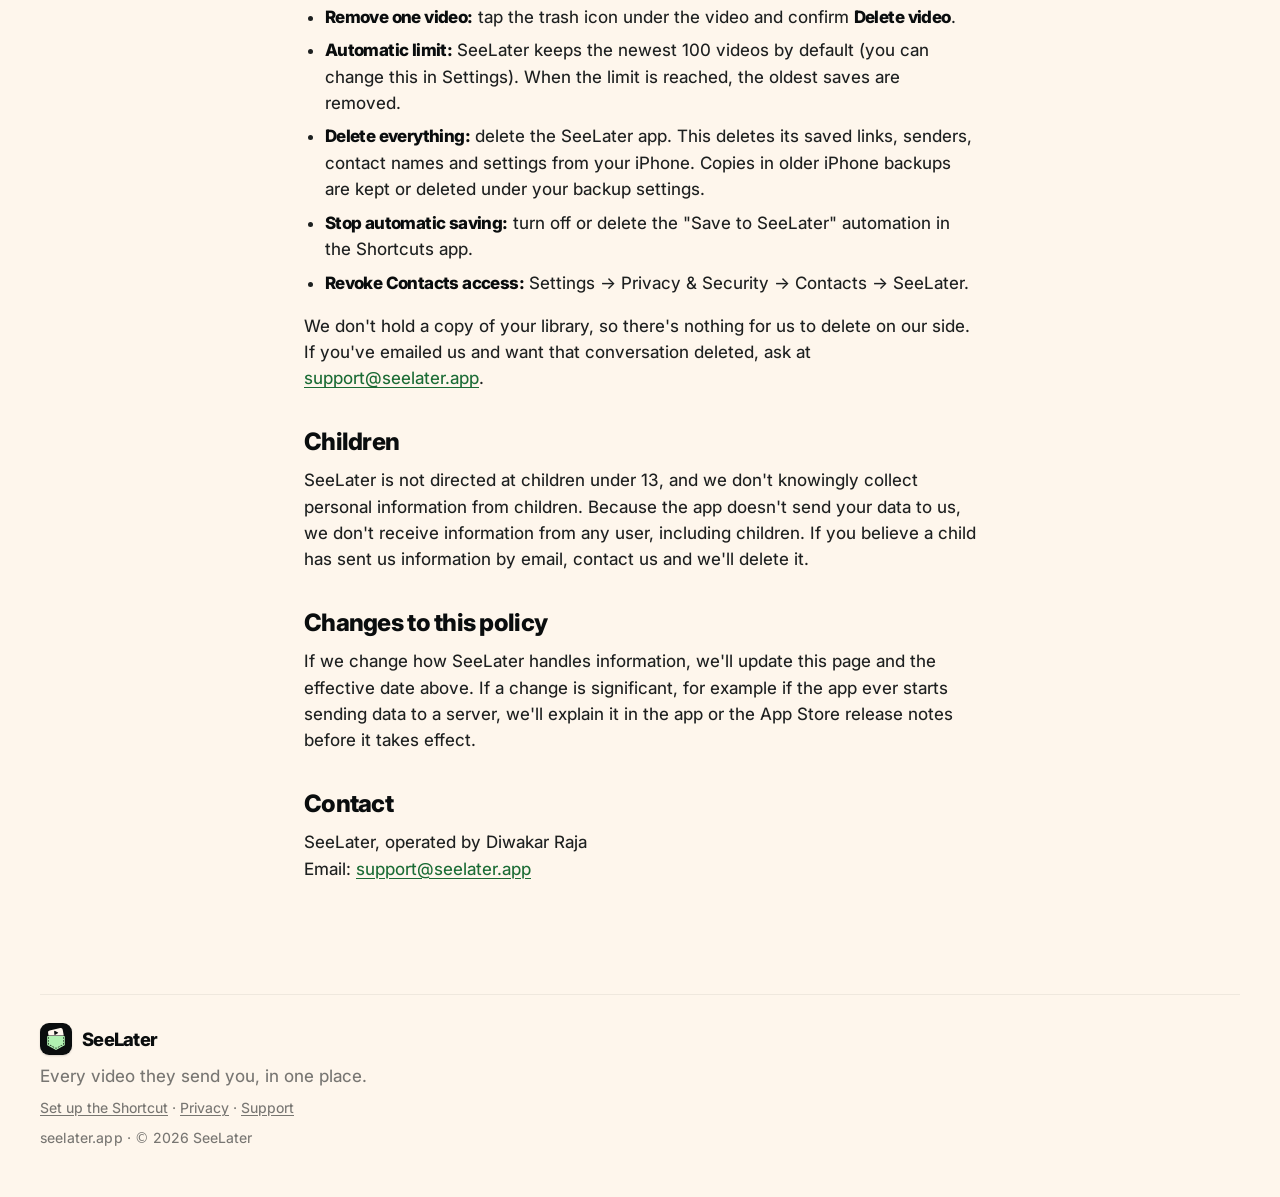
==== commit 02668882: "Publish hero funnel, iPhone-only web copy, and desktop QR panels Move the Messages-to-feed graphic i" ====
--- a/privacy/index.html
+++ b/privacy/index.html
@@ -20,9 +20,9 @@
       <span>SeeLater</span>
     </a>
     <div class="nav-end">
-      <a class="nav-link" href="/setup/">
-        <span class="nav-link-short">Setup</span>
-        <span class="nav-link-full">Set up the Shortcut</span>
+      <a class="web-cta nav-web-cta" href="/web">
+        <span class="nav-link-short">Web</span>
+        <span class="nav-link-full">Use on the web</span>
       </a>
       <!-- TODO: replace href="#" with the App Store URL once the listing is live. -->
       <a class="store-badge store-badge-nav" href="#">
@@ -124,9 +124,10 @@
       <span>SeeLater</span>
     </a>
     <p>Every video they send you, in one place.</p>
-    <p class="legal"><a href="/setup/">Setup</a> · <a href="/privacy">Privacy</a> · <a href="/support">Support</a></p>
+    <p class="legal"><a href="/setup/">Set up the Shortcut</a> · <a href="/privacy">Privacy</a> · <a href="/support">Support</a></p>
     <p class="legal"><span>seelater.app</span> · © 2026 SeeLater</p>
   </footer>
 
+  <script src="/assets/web-qr.js" defer></script>
 </body>
 </html>
--- a/assets/styles.css
+++ b/assets/styles.css
@@ -154,7 +154,9 @@
 
 .hero,
 .problem,
+.compare-demo,
 .steps,
+.webuse,
 .sources,
 .faq,
 .close,
@@ -187,6 +189,17 @@
   gap: 48px;
   padding: 36px 0 72px;
   align-items: center;
+  overflow: visible;
+}
+
+.hero-funnel {
+  min-width: 0;
+  width: 100%;
+  position: relative;
+}
+
+.hero-funnel .funnel-legal {
+  margin-top: 18px;
 }
 
 .hero h1 {
@@ -347,6 +360,7 @@
    Do not draw a second CSS island on the bezel — it would stack
    on top of the one in the video. */
 .phone-before .phone-island,
+.phone-after .phone-island,
 .phone-screen > .phone-island { display: none; }
 
 .phone-video {
@@ -790,6 +804,23 @@
 .foot p { margin: 0; color: var(--cream-55); }
 .legal { color: var(--cream-40); font-size: 0.875rem; }
 .legal span { letter-spacing: 0.01em; }
+.foot .legal a {
+  color: inherit;
+  text-underline-offset: 0.15em;
+}
+.foot .legal a:hover { color: var(--cream); }
+
+.faq-list a {
+  color: var(--mint-text);
+  text-underline-offset: 0.16em;
+  text-decoration-thickness: 1px;
+}
+.faq-list a:hover { color: var(--ink); }
+.faq-list a:focus-visible {
+  outline: 2px solid var(--mint-text);
+  outline-offset: 2px;
+  border-radius: 4px;
+}
 
 /* Desktop */
 
@@ -831,12 +862,12 @@
   }
   .step-grid { grid-template-columns: repeat(3, 1fr); gap: 18px; }
   .faq-list { grid-template-columns: 1fr 1fr; }
-  .problem, .steps, .sources, .faq { padding-top: 16px; padding-bottom: 96px; }
+  .problem, .compare-demo, .steps, .sources, .faq { padding-top: 16px; padding-bottom: 96px; }
   .section-head { margin-bottom: 48px; }
 }
 
 @media (max-width: 430px) {
-  .hero, .problem, .steps, .sources, .faq, .close, .foot {
+  .hero, .problem, .compare-demo, .steps, .webuse, .sources, .faq, .close, .foot {
     width: min(var(--max), calc(100% - 32px));
   }
   .eyebrow { letter-spacing: 0.03em; }
@@ -844,13 +875,17 @@
   h1 br { display: block; }
 }
 
-/* Wide desktop: copy on the left, both iPhones on the right. */
-@media (min-width: 1080px) {
+/* Wide desktop: copy on the left, Messages-to-feed illustration on the right.
+   Needs enough width for the thread, the phone, and the outside source pills. */
+@media (min-width: 1320px) {
   .hero {
-    grid-template-columns: 1fr auto;
-    gap: 40px;
+    width: min(1400px, calc(100% - 40px));
+    grid-template-columns: minmax(320px, 440px) minmax(0, 1fr);
+    gap: 28px 36px;
     align-items: center;
   }
+  .hero h1 { font-size: clamp(2.5rem, 3.4vw, 3.5rem); }
+  .hero-funnel .funnel-im { max-width: 280px; }
 }
 
 @media (max-width: 720px) {
@@ -873,6 +908,58 @@
     right: 8%;
     top: 52%;
     bottom: 0;
+  }
+}
+
+/* Mobile only: shrink the Before/After phones and sit them side by side.
+   60–65% of the previous 280px mobile size. Desktop is unchanged. */
+@media (max-width: 600px) {
+  .hero-device {
+    flex-direction: row;
+    align-items: flex-end;
+    justify-content: center;
+    gap: 6px;
+    width: 100vw;
+    max-width: 100vw;
+    margin-left: calc(50% - 50vw);
+    margin-right: calc(50% - 50vw);
+    padding: 12px 8px 8px;
+    box-sizing: border-box;
+  }
+  .phone {
+    width: min(182px, calc((100vw - 52px) / 2));
+    flex-shrink: 1;
+  }
+  .hero-split {
+    margin-top: 36px;
+    flex: 0 0 auto;
+  }
+  .hero-arrow {
+    width: 28px;
+    height: 28px;
+  }
+  .hero-arrow svg {
+    transform: none;
+    width: 14px;
+    height: 14px;
+  }
+  .phone-tag { margin-bottom: 8px; gap: 4px; }
+  .phone-pill { font-size: 0.7rem; padding: 5px 9px; }
+  .phone-pill img { width: 13px; height: 13px; }
+  .phone-cap { font-size: 0.68rem; }
+  .phone-bezel { border-radius: 32px; padding: 5px; }
+  .phone-screen { border-radius: 27px; }
+  .glow-before {
+    left: 0;
+    right: 52%;
+    top: 8%;
+    bottom: 4%;
+  }
+  .glow-after {
+    left: 52%;
+    right: 0;
+    top: 8%;
+    bottom: 4%;
   }
 }
 
@@ -961,12 +1048,12 @@
 }
 
 
-/* Nav + hero links to Shortcut setup */
+/* Nav + hero CTAs */
 
 .nav-end {
   display: flex;
   align-items: center;
-  gap: 2px;
+  gap: 8px;
 }
 
 .nav-link {
@@ -990,30 +1077,32 @@
 
 .nav-link-full { display: none; }
 
+/* Nav "Use on the web" — same mint pill as the in-page web CTA, nav-sized. */
+.nav-web-cta {
+  height: 40px;
+  margin: 0;
+  padding: 0 14px;
+  font-size: 0.875rem;
+  flex: 0 0 auto;
+}
+.nav-web-cta .nav-link-full,
+.nav-web-cta .nav-link-short {
+  color: inherit;
+}
+
 .cta-row {
   display: flex;
   flex-wrap: wrap;
   align-items: center;
-  gap: 2px 4px;
+  gap: 8px 10px;
   margin: 0 0 8px;
 }
 
-.hero-setup {
-  font-weight: 650;
-  font-size: 0.9875rem;
-  letter-spacing: -0.02em;
-  color: var(--mint-text);
-  text-decoration: none;
-  padding: 8px 10px;
-  text-underline-offset: 0.16em;
-}
-
-.hero-setup:hover { text-decoration: underline; }
-
-.hero-setup:focus-visible {
-  outline: 2px solid var(--mint-text);
-  outline-offset: 2px;
-  border-radius: 4px;
+.web-cta-note {
+  margin: 2px 0 0;
+  font-size: 0.8125rem;
+  line-height: 1.4;
+  color: var(--cream-55);
 }
 
 .close .cta-row { margin: 4px 0 8px; }
@@ -1025,6 +1114,1228 @@
 }
 
 @media (max-width: 430px) {
-  .nav-link { padding: 8px 8px; font-size: 0.875rem; }
-  .store-badge-nav { padding-right: 0; }
-}
+  .nav { padding: 10px 12px; gap: 8px; }
+  .brand { gap: 7px; }
+  .brand span { font-size: 1.05rem; }
+  .nav-end { gap: 6px; }
+  .nav-web-cta {
+    height: 36px;
+    padding: 0 10px;
+    margin: 0 2px 0 0;
+    font-size: 0.8125rem;
+    border-radius: 10px;
+  }
+  .store-badge-nav { padding: 6px; padding-right: 0; }
+}
+
+
+/* ---- Web version CTA + Add to Home Screen ---- */
+
+.web-cta {
+  display: inline-flex;
+  align-items: center;
+  justify-content: center;
+  box-sizing: border-box;
+  height: 40px;
+  padding: 0 16px;
+  margin: 10px 8px 10px 6px;
+  border-radius: 12px;
+  background: var(--mint);
+  color: var(--mint-text);
+  font-weight: 750;
+  font-size: 0.95rem;
+  letter-spacing: -0.03em;
+  text-decoration: none;
+  line-height: 1;
+  white-space: nowrap;
+}
+.web-cta:hover { background: var(--mint-2); }
+.web-cta:focus-visible {
+  outline: 2px solid var(--mint-text);
+  outline-offset: 2px;
+}
+
+.close .web-cta { margin: 10px 8px; }
+.close .cta-row { justify-content: center; }
+
+.webuse { padding: 8px 0 80px; }
+
+.web-grid {
+  list-style: none;
+  margin: 0;
+  padding: 0;
+  display: grid;
+  gap: 14px;
+}
+.web-grid li {
+  padding: 20px 22px 22px;
+  border-radius: 24px;
+  background: var(--bg-elev);
+  border: 1px solid var(--cream-10);
+  box-shadow: var(--shadow);
+}
+.web-grid h3 { margin: 0 0 8px; font-size: 1.2rem; }
+.web-grid p { margin: 0; color: var(--cream-70); }
+.web-grid .num { margin-bottom: 12px; }
+
+.web-visual {
+  height: 148px;
+  margin: 0 0 18px;
+  border-radius: 18px;
+  background:
+    radial-gradient(ellipse at 50% 0%, rgba(176, 241, 177, 0.28), transparent 60%),
+    var(--bg-card-2);
+  display: flex;
+  align-items: center;
+  justify-content: center;
+  overflow: hidden;
+}
+
+/* iOS Safari address bar */
+.ios-safari {
+  width: min(100%, 260px);
+  padding: 0 12px;
+}
+.ios-safari-bar {
+  display: flex;
+  align-items: center;
+  gap: 8px;
+  height: 44px;
+  padding: 0 12px;
+  border-radius: 12px;
+  background: #fff;
+  border: 0.5px solid rgba(0, 0, 0, 0.08);
+  box-shadow: 0 1px 3px rgba(0, 0, 0, 0.06);
+  color: #000;
+  font-family: Inter, -apple-system, BlinkMacSystemFont, sans-serif;
+}
+.ios-safari-aa {
+  font-size: 13px;
+  font-weight: 600;
+  color: #007AFF;
+  flex: 0 0 auto;
+}
+.ios-safari-url {
+  flex: 1;
+  text-align: center;
+  font-size: 15px;
+  font-weight: 500;
+  letter-spacing: -0.2px;
+  color: #000;
+}
+.ios-safari-share {
+  color: #007AFF;
+  display: flex;
+  flex: 0 0 auto;
+}
+
+/* iOS share sheet slice */
+.ios-sheet {
+  width: min(100%, 248px);
+  background: #F2F2F7;
+  border-radius: 16px 16px 12px 12px;
+  padding: 8px 8px 8px;
+  box-shadow: 0 8px 24px rgba(0, 0, 0, 0.08);
+  font-family: Inter, -apple-system, BlinkMacSystemFont, sans-serif;
+  color: #000;
+}
+.ios-sheet-handle {
+  width: 36px;
+  height: 5px;
+  border-radius: 100px;
+  background: rgba(60, 60, 67, 0.28);
+  margin: 2px auto 8px;
+}
+.ios-sheet-row {
+  display: flex;
+  align-items: center;
+  justify-content: space-between;
+  height: 36px;
+  padding: 0 12px;
+  background: #fff;
+  font-size: 15px;
+  letter-spacing: -0.2px;
+}
+.ios-sheet-row:nth-of-type(2) { border-radius: 10px 10px 0 0; }
+.ios-sheet-row:last-child { border-radius: 0 0 10px 10px; }
+.ios-sheet-row + .ios-sheet-row { border-top: 0.5px solid rgba(60, 60, 67, 0.18); }
+.ios-sheet-row.is-dim { color: rgba(0, 0, 0, 0.45); }
+.ios-sheet-row.is-on {
+  color: #000;
+  font-weight: 600;
+  box-shadow: inset 0 0 0 2px #B0F1B1;
+  position: relative;
+  z-index: 1;
+}
+.ios-sheet-row.is-on svg { color: #000; }
+
+/* iOS Add to Home Screen sheet */
+.ios-add {
+  width: min(100%, 260px);
+  background: #F2F2F7;
+  border-radius: 14px;
+  overflow: hidden;
+  box-shadow: 0 8px 24px rgba(0, 0, 0, 0.08);
+  font-family: Inter, -apple-system, BlinkMacSystemFont, sans-serif;
+  color: #000;
+}
+.ios-add-nav {
+  display: grid;
+  grid-template-columns: 1fr auto 1fr;
+  align-items: center;
+  height: 36px;
+  padding: 0 10px;
+  background: rgba(249, 249, 249, 0.94);
+  border-bottom: 0.5px solid rgba(60, 60, 67, 0.18);
+}
+.ios-add-cancel,
+.ios-add-go {
+  font-size: 15px;
+  font-weight: 400;
+  color: #007AFF;
+}
+.ios-add-cancel { justify-self: start; }
+.ios-add-go { justify-self: end; font-weight: 600; }
+.ios-add-title {
+  font-size: 11px;
+  font-weight: 650;
+  letter-spacing: -0.1px;
+  text-align: center;
+  color: #000;
+}
+.ios-add-body {
+  display: flex;
+  flex-direction: column;
+  align-items: center;
+  padding: 12px 12px 14px;
+  background: #fff;
+}
+.ios-add-body img {
+  width: 46px;
+  height: 46px;
+  border-radius: 11px;
+  display: block;
+}
+.ios-add-name {
+  margin: 6px 0 0;
+  font-size: 15px;
+  font-weight: 600;
+  letter-spacing: -0.2px;
+}
+.ios-add-host {
+  margin: 1px 0 0;
+  font-size: 12px;
+  color: #8E8E93;
+}
+
+.webuse-note {
+  margin: 18px 0 0;
+  font-size: 0.875rem;
+  line-height: 1.5;
+  color: var(--cream-55);
+}
+
+@media (min-width: 860px) {
+  .web-grid { grid-template-columns: repeat(3, 1fr); gap: 18px; }
+}
+
+@media (max-width: 430px) {
+  .web-cta {
+    margin: 8px 6px 8px 0;
+    font-size: 0.875rem;
+    padding: 0 13px;
+  }
+  .web-visual { height: 136px; }
+  .cta-row { gap: 6px 8px; }
+}
+
+/* Keep the official badge's 10px clear space even when the mint button wraps beside it */
+.cta-row .store-badge { flex: 0 0 auto; }
+
+
+/* Desktop QR panel for web CTAs (iPhone follows the /web link). */
+.web-qr {
+  position: fixed;
+  inset: 0;
+  margin: auto;
+  height: fit-content;
+  width: min(20.5rem, calc(100vw - 32px));
+  padding: 28px 28px 24px;
+  border: 1px solid var(--cream-10);
+  border-radius: 24px;
+  background: var(--bg-elev);
+  box-shadow: var(--shadow);
+  color: var(--cream);
+  text-align: center;
+}
+.web-qr::backdrop {
+  background: rgba(10, 13, 14, 0.42);
+}
+.web-qr-close {
+  position: absolute;
+  top: 10px;
+  right: 10px;
+  display: inline-flex;
+  align-items: center;
+  justify-content: center;
+  width: 36px;
+  height: 36px;
+  padding: 0;
+  border: 0;
+  border-radius: 999px;
+  background: transparent;
+  color: var(--cream-55);
+  cursor: pointer;
+}
+.web-qr-close:hover { color: var(--cream); background: var(--cream-06); }
+.web-qr-close:focus-visible {
+  outline: 2px solid var(--mint-text);
+  outline-offset: 2px;
+}
+.web-qr-code {
+  display: block;
+  width: 180px;
+  height: 180px;
+  margin: 4px auto 16px;
+  border-radius: 12px;
+  background: #fff;
+}
+.web-qr-title {
+  margin: 0;
+  font-weight: 800;
+  font-size: 1.125rem;
+  letter-spacing: -0.03em;
+  line-height: 1.2;
+  color: var(--cream);
+  text-wrap: balance;
+}
+.web-qr-url {
+  margin: 8px 0 0;
+  font-size: 0.9375rem;
+  font-weight: 650;
+  letter-spacing: -0.02em;
+  color: var(--cream-70);
+}
+.web-qr-note {
+  margin: 6px 0 0;
+  font-size: 0.8125rem;
+  line-height: 1.4;
+  color: var(--cream-55);
+}
+
+@media (prefers-reduced-motion: reduce) {
+  .web-qr, .web-qr::backdrop { animation: none !important; }
+}
+
+
+/* ---- Funnel: Messages → one SeeLater feed (preview only) ---- */
+
+.compare-demo {
+  padding: 8px 0 80px;
+  overflow: visible;
+}
+
+.funnel-visual {
+  --funnel-step: 100%;
+  position: relative;
+  display: grid;
+  grid-template-columns: minmax(220px, 1.05fr) minmax(96px, 0.62fr) auto;
+  gap: 0 4px;
+  align-items: center;
+  justify-content: center;
+  overflow: visible;
+}
+
+.funnel-im {
+  font-family: -apple-system, "SF Pro Text", "SF Pro Display", system-ui, Inter, sans-serif;
+  background: #fff;
+  color: #000;
+  border-radius: 32px;
+  overflow: hidden;
+  box-shadow:
+    0 0 0 1px rgba(10, 13, 14, 0.06),
+    0 18px 40px rgba(10, 13, 14, 0.08);
+  display: flex;
+  flex-direction: column;
+  min-width: 0;
+  max-width: 300px;
+  width: 100%;
+  justify-self: end;
+}
+
+.funnel-im-nav {
+  display: flex;
+  align-items: center;
+  gap: 2px;
+  padding: 6px 8px 5px 2px;
+  background: #F8F8F8;
+  border-bottom: 0.5px solid rgba(0, 0, 0, 0.12);
+}
+
+.funnel-im-back {
+  width: 28px;
+  height: 36px;
+  color: #007AFF;
+  display: flex;
+  align-items: center;
+  justify-content: center;
+  flex: 0 0 28px;
+}
+
+.funnel-im-who {
+  flex: 1;
+  display: flex;
+  flex-direction: column;
+  align-items: center;
+  justify-content: center;
+  gap: 2px;
+  margin-left: -12px;
+}
+
+.funnel-im-who img {
+  width: 28px;
+  height: 28px;
+  border-radius: 50%;
+  object-fit: cover;
+  background: #ddd;
+}
+
+.funnel-im-who span {
+  font-size: 11px;
+  font-weight: 600;
+  letter-spacing: -0.1px;
+  line-height: 1;
+  display: inline-flex;
+  align-items: center;
+  gap: 3px;
+}
+
+.funnel-im-who span i {
+  width: 5px;
+  height: 5px;
+  border-right: 1.4px solid #8E8E93;
+  border-top: 1.4px solid #8E8E93;
+  transform: rotate(45deg);
+  margin-top: 1px;
+}
+
+.funnel-im-acts {
+  display: flex;
+  align-items: center;
+  gap: 8px;
+  color: #007AFF;
+  width: 56px;
+  justify-content: flex-end;
+  flex: 0 0 56px;
+}
+.funnel-im-acts svg { width: 18px; height: 18px; }
+
+.funnel-im-thread {
+  background: #fff;
+  padding: 8px 8px 7px;
+  display: flex;
+  flex-direction: column;
+  gap: 6px;
+}
+
+.funnel-im-day {
+  margin: 0;
+  text-align: center;
+  font-size: 10px;
+  font-weight: 500;
+  color: #8E8E93;
+}
+
+.funnel-im-group {
+  display: flex;
+  flex-direction: column;
+  align-items: flex-start;
+  gap: 2px;
+  max-width: 84%;
+}
+
+.funnel-im-bubble {
+  margin: 0;
+  padding: 4px 9px;
+  border-radius: 14px;
+  border-bottom-left-radius: 4px;
+  background: #E9E9EB;
+  color: #000;
+  font-size: 12.5px;
+  line-height: 1.25;
+  letter-spacing: -0.2px;
+  width: fit-content;
+}
+
+.funnel-im-link {
+  width: 100%;
+  min-width: 0;
+  border-radius: 14px;
+  overflow: hidden;
+  background: #E9E9EB;
+  /* Containing block so the preview image clips to the card radius. */
+  transform: translateZ(0);
+}
+
+.funnel-im-media {
+  position: relative;
+  width: 100%;
+  aspect-ratio: 2 / 1;
+  height: auto;
+  max-height: none;
+  background: #111;
+  overflow: hidden;
+  border-radius: 14px 14px 0 0;
+}
+
+.funnel-im-media img {
+  position: absolute;
+  inset: 0;
+  width: 100%;
+  height: 100%;
+  object-fit: cover;
+  object-position: center;
+  display: block;
+}
+
+.funnel-im-meta {
+  padding: 4px 8px 5px;
+  display: flex;
+  flex-direction: column;
+  align-items: flex-start;
+  gap: 1px;
+}
+
+.funnel-im-meta p {
+  margin: 0;
+  font-size: 10px;
+  font-weight: 400;
+  color: #8E8E93;
+  letter-spacing: -0.05px;
+}
+
+/* Official icons replace the old typographic color chips. */
+.funnel-brand {
+  display: inline-flex;
+  align-items: center;
+  padding: 0;
+  border-radius: 0;
+  font-size: 11px;
+  font-weight: 700;
+  letter-spacing: -0.02em;
+  line-height: 1.2;
+  color: #000;
+  max-width: 100%;
+  box-sizing: border-box;
+  background: none;
+  box-shadow: none;
+}
+
+.funnel-im-compose {
+  display: flex;
+  align-items: center;
+  gap: 6px;
+  padding: 5px 8px 7px;
+  background: #fff;
+  border-top: 0.5px solid rgba(0, 0, 0, 0.08);
+}
+
+.funnel-im-plus {
+  width: 24px;
+  height: 24px;
+  border-radius: 50%;
+  background: #E9E9EB;
+  color: #000;
+  font-size: 18px;
+  font-weight: 400;
+  display: flex;
+  align-items: center;
+  justify-content: center;
+  line-height: 1;
+  flex: 0 0 24px;
+}
+
+.funnel-im-field {
+  flex: 1;
+  min-height: 24px;
+  border-radius: 12px;
+  background: #fff;
+  border: 0.5px solid rgba(0, 0, 0, 0.18);
+  padding: 3px 10px;
+  font-size: 12px;
+  letter-spacing: -0.2px;
+  color: #8E8E93;
+  display: flex;
+  align-items: center;
+}
+
+.funnel-im-mic {
+  color: #000;
+  flex: 0 0 20px;
+}
+
+.funnel-flow {
+  position: relative;
+  min-width: 0;
+  height: 100%;
+  min-height: 280px;
+  display: flex;
+  align-items: center;
+  justify-content: center;
+  z-index: 2;
+}
+
+.funnel-svg-live,
+.funnel-travelers {
+  position: absolute;
+  inset: 0;
+  width: 100%;
+  height: 100%;
+  pointer-events: none;
+  overflow: visible;
+}
+
+.funnel-svg-live { z-index: 3; }
+
+.funnel-travelers { z-index: 4; }
+
+.funnel-chip-travel {
+  position: absolute;
+  left: 0;
+  top: 0;
+  margin: 0;
+  box-sizing: border-box;
+  width: 8.25rem;
+  height: 28px;
+  animation: none;
+  opacity: 1;
+}
+
+.funnel-flow-label {
+  position: absolute;
+  left: 50%;
+  top: 10%;
+  transform: translate(-50%, -50%);
+  margin: 0;
+  padding: 6px 10px;
+  border-radius: 999px;
+  background: color-mix(in srgb, var(--bg) 88%, #fff);
+  box-shadow: 0 0 0 1px rgba(26, 107, 52, 0.16), 0 6px 16px rgba(10, 13, 14, 0.06);
+  color: var(--mint-text);
+  font-size: 0.68rem;
+  font-weight: 650;
+  letter-spacing: -0.01em;
+  line-height: 1.2;
+  text-align: center;
+  white-space: nowrap;
+  pointer-events: none;
+  z-index: 2;
+}
+
+/* Phone + outside source badges (one pill per card, beside the device). */
+.funnel-phone-wrap {
+  position: relative;
+  display: grid;
+  grid-template-columns: auto 9.75rem;
+  column-gap: 14px;
+  align-items: start;
+  justify-self: start;
+  margin-left: 4px;
+  min-width: 0;
+}
+
+/* SeeLater phone — keep independent of the hero's mobile shrink rules */
+#funnel .phone.funnel-device {
+  width: 280px;
+  justify-self: start;
+  margin-left: 0;
+  flex-shrink: 0;
+  grid-column: 1;
+  grid-row: 1;
+}
+
+@media (min-width: 1320px) {
+  #funnel .phone.funnel-device { width: 260px; }
+}
+
+.funnel-badge-rail {
+  grid-column: 2;
+  grid-row: 1;
+  position: relative;
+  pointer-events: none;
+  overflow: visible;
+  z-index: 5;
+  /* JS sets top/height to match the feed pager */
+  align-self: stretch;
+}
+
+.funnel-badge-track {
+  position: absolute;
+  left: 0;
+  right: 0;
+  top: 0;
+  height: 100%;
+  will-change: transform;
+}
+
+.funnel-badge-slot {
+  position: absolute;
+  left: 0;
+  right: 0;
+  height: var(--funnel-step);
+  display: flex;
+  align-items: center;
+  justify-content: flex-start;
+  box-sizing: border-box;
+}
+
+.funnel-badge-slot:nth-child(1) { top: 0; }
+.funnel-badge-slot:nth-child(2) { top: var(--funnel-step); }
+.funnel-badge-slot:nth-child(3) { top: calc(var(--funnel-step) * 2); }
+.funnel-badge-slot:nth-child(4) { top: calc(var(--funnel-step) * 3); }
+
+.funnel-out-badge {
+  display: inline-flex;
+  align-items: center;
+  justify-content: flex-start;
+  gap: 0;
+  box-sizing: border-box;
+  width: 9.75rem;
+  max-width: 100%;
+  height: 40px;
+  padding: 4px 10px 4px 4px;
+  border-radius: 999px;
+  background: #fff;
+  color: #0A0D0E;
+  box-shadow:
+    0 0 0 1px rgba(10, 13, 14, 0.08),
+    0 8px 22px rgba(10, 13, 14, 0.12);
+  white-space: nowrap;
+  pointer-events: none;
+  transform-origin: 16% 50%;
+  will-change: opacity, transform;
+}
+
+.funnel-out-badge .funnel-mark {
+  width: 32px;
+  height: 32px;
+  padding: 0;
+  box-sizing: border-box;
+}
+
+.funnel-out-badge .funnel-mark img,
+.funnel-out-badge .funnel-mark-yt img {
+  width: 20px;
+  height: 20px;
+  object-fit: contain;
+}
+
+.funnel-out-badge .funnel-brand-name {
+  font-size: 13px;
+  font-weight: 700;
+  letter-spacing: -0.02em;
+  color: #0A0D0E;
+  padding-right: 4px;
+  line-height: 1;
+}
+
+/* Hide any leftover in-card chips; badges now live outside the frame. */
+.funnel-src-chip { display: none !important; }
+
+.funnel-phone-cap {
+  display: flex;
+  align-items: center;
+  justify-content: center;
+  gap: 7px;
+  margin: 12px 0 0;
+  color: var(--cream-70);
+  font-size: 0.8rem;
+  font-weight: 650;
+  letter-spacing: -0.02em;
+}
+
+.funnel-phone-cap img {
+  width: 18px;
+  height: 18px;
+  border-radius: 5px;
+  box-shadow: 0 0 0 1px rgba(10, 13, 14, 0.12);
+}
+
+.funnel-screen {
+  display: flex;
+  flex-direction: column;
+  background: #000;
+  color: #fff;
+  font-family: Inter, -apple-system, system-ui, sans-serif;
+}
+
+.funnel-sb {
+  position: relative;
+  flex: 0 0 48px;
+  display: flex;
+  align-items: flex-end;
+  justify-content: space-between;
+  padding: 0 22px 8px;
+  font-size: 12px;
+  font-weight: 620;
+  letter-spacing: 0.02em;
+  z-index: 3;
+}
+
+.funnel-island {
+  position: absolute;
+  left: 50%;
+  top: 9px;
+  transform: translateX(-50%);
+  width: 90px;
+  height: 26px;
+  background: #000;
+  border-radius: 20px;
+  box-shadow: inset 0 0 0 1px rgba(255, 255, 255, 0.08);
+}
+
+.funnel-sb-end {
+  display: flex;
+  align-items: center;
+  color: #fff;
+}
+
+.funnel-sl-head {
+  flex: 0 0 auto;
+  display: flex;
+  align-items: flex-end;
+  justify-content: space-between;
+  padding: 0 16px 10px;
+  gap: 8px;
+  z-index: 2;
+}
+
+.funnel-sl-word {
+  margin: 0 0 2px;
+  font-size: 9px;
+  font-weight: 700;
+  letter-spacing: 0.22em;
+  line-height: 1.1;
+  color: #B0F2B3;
+  text-transform: none;
+}
+
+.funnel-sl-person {
+  margin: 0;
+  display: flex;
+  align-items: center;
+  gap: 4px;
+  color: #fff;
+  font-size: 17px;
+  font-weight: 700;
+  letter-spacing: -0.35px;
+  line-height: 1.05;
+}
+
+.funnel-sl-person svg { color: rgba(255, 255, 255, 0.55); margin-top: 1px; }
+
+.funnel-sl-right {
+  display: flex;
+  align-items: center;
+  gap: 6px;
+}
+
+.funnel-sl-count {
+  margin: 0;
+  display: flex;
+  align-items: baseline;
+  gap: 4px;
+  color: #B0F2B3;
+  font-variant-numeric: tabular-nums;
+}
+
+.funnel-sl-count b {
+  font-size: 15px;
+  font-weight: 700;
+  letter-spacing: -0.4px;
+  line-height: 1;
+}
+
+.funnel-sl-count span {
+  font-size: 9px;
+  font-weight: 500;
+  color: #8E8E93;
+  letter-spacing: -0.1px;
+}
+
+.funnel-sl-gear {
+  width: 30px;
+  height: 30px;
+  border-radius: 50%;
+  background: rgba(255, 255, 255, 0.08);
+  color: #B0F2B3;
+  display: flex;
+  align-items: center;
+  justify-content: center;
+  flex: 0 0 30px;
+}
+
+.funnel-pager {
+  position: relative;
+  flex: 1 1 auto;
+  min-height: 0;
+  overflow: hidden;
+}
+
+.funnel-track {
+  position: absolute;
+  left: 0;
+  right: 0;
+  top: 0;
+  height: 100%;
+  will-change: transform;
+  transform: translateY(0);
+}
+
+.funnel-page {
+  position: absolute;
+  left: 0;
+  right: 0;
+  height: var(--funnel-step);
+  display: flex;
+  flex-direction: column;
+  padding: 0 12px 8px;
+  box-sizing: border-box;
+}
+
+.funnel-page:nth-child(1) { top: 0; }
+.funnel-page:nth-child(2) { top: var(--funnel-step); }
+.funnel-page:nth-child(3) { top: calc(var(--funnel-step) * 2); }
+.funnel-page:nth-child(4) { top: calc(var(--funnel-step) * 3); }
+
+@keyframes funnel-feed {
+  0%, 18% { transform: translateY(0); }
+  28%, 46% { transform: translateY(calc(var(--funnel-step) * -1)); }
+  56%, 74% { transform: translateY(calc(var(--funnel-step) * -2)); }
+  84%, 100% { transform: translateY(calc(var(--funnel-step) * -3)); }
+}
+
+.funnel-card {
+  position: relative;
+  flex: 1 1 auto;
+  min-height: 0;
+  border-radius: 18px;
+  overflow: hidden;
+  background: #111;
+}
+
+/* Source-tag icons live in the chip; the card video is the fill media. */
+
+/* funnel-src-chip restyled below with official marks */
+
+
+.funnel-sl-meta {
+  flex: 0 0 auto;
+  display: flex;
+  align-items: flex-end;
+  justify-content: space-between;
+  padding-top: 8px;
+  gap: 6px;
+}
+
+.funnel-sl-plat {
+  margin: 0;
+  font-size: 11px;
+  font-weight: 700;
+  letter-spacing: -0.2px;
+  color: #fff;
+  display: flex;
+  align-items: center;
+  gap: 3px;
+  line-height: 1.2;
+}
+
+.funnel-sl-plat svg { color: #8E8E93; flex: 0 0 auto; }
+
+.funnel-sl-date {
+  margin: 2px 0 0;
+  font-size: 9px;
+  font-weight: 500;
+  color: #8E8E93;
+  letter-spacing: -0.1px;
+}
+
+.funnel-sl-watch {
+  display: inline-flex;
+  align-items: center;
+  gap: 4px;
+  height: 22px;
+  padding: 0 8px;
+  border-radius: 20px;
+  background: rgba(255, 255, 255, 0.06);
+  color: rgba(255, 255, 255, 0.72);
+  font-size: 9px;
+  font-weight: 600;
+  letter-spacing: -0.1px;
+  white-space: nowrap;
+}
+
+/* Frozen peek state for screenshots / static PNG */
+/* Stills only: shorten pages so the current card stays top-aligned
+   (source tag visible) and the next card peeks. Live play uses 100%. */
+#funnel.is-shot .funnel-visual {
+  --funnel-step: 80%;
+}
+#funnel.is-shot .funnel-track {
+  animation: none;
+  transform: none;
+}
+
+#funnel.is-shot .funnel-chip-travel {
+  animation: none;
+  opacity: 1;
+}
+
+@media (prefers-reduced-motion: reduce) {
+  .funnel-track {
+    animation: none;
+    transform: none;
+  }
+}
+
+@media (min-width: 860px) {
+  .compare-demo { padding-top: 16px; padding-bottom: 96px; }
+}
+
+/* Stack vertically; arrows point down */
+@media (max-width: 820px) {
+  .funnel-visual {
+    grid-template-columns: 1fr;
+    justify-items: center;
+    gap: 0;
+  }
+  .funnel-im {
+    justify-self: center;
+    max-width: 280px;
+  }
+  .funnel-flow {
+    width: min(340px, 100%);
+    height: 150px;
+    min-height: 150px;
+  }
+  .funnel-flow-label {
+    top: 12px;
+    transform: translate(-50%, 0);
+    white-space: nowrap;
+  }
+  .funnel-phone-wrap {
+    width: 100vw;
+    max-width: 100vw;
+    margin-left: calc(50% - 50vw);
+    margin-right: calc(50% - 50vw);
+    padding: 4px 10px 0;
+    box-sizing: border-box;
+    justify-self: center;
+    grid-template-columns: minmax(0, auto) 8.5rem;
+    column-gap: 10px;
+  }
+  #funnel .phone.funnel-device {
+    width: min(200px, 54vw);
+    justify-self: end;
+    margin: 4px 0 0;
+  }
+  .funnel-out-badge {
+    width: 8.5rem;
+    height: 34px;
+    padding: 3px 8px 3px 3px;
+  }
+  .funnel-out-badge .funnel-mark { width: 28px; height: 28px; padding: 0; }
+  .funnel-out-badge .funnel-mark img,
+  .funnel-out-badge .funnel-mark-yt img { width: 16px; height: 16px; }
+  .funnel-out-badge .funnel-brand-name { font-size: 11px; padding-right: 2px; }
+  .funnel-chip-travel {
+    width: 7.75rem;
+    height: 26px;
+    padding: 0 8px 0 2px;
+  }
+  .funnel-chip-travel .funnel-mark { width: 26px; height: 26px; }
+  .funnel-chip-travel .funnel-mark img,
+  .funnel-chip-travel .funnel-mark-yt img { width: 15px; height: 15px; }
+  .funnel-chip-travel .funnel-brand-name { font-size: 10.5px; }
+}
+
+@media (max-width: 430px) {
+  .funnel-im { max-width: min(280px, 100%); border-radius: 24px; }
+  .funnel-im-bubble { font-size: 12.5px; }
+  .funnel-flow { width: 100%; }
+  #funnel .phone.funnel-device { width: min(196px, 52vw); }
+  .funnel-phone-wrap {
+    padding: 4px 8px 0;
+    column-gap: 8px;
+    grid-template-columns: minmax(0, auto) 8.5rem;
+  }
+}
+
+
+/* Official source marks — unaltered icons with clear space */
+.funnel-brand,
+.funnel-chip-travel,
+.funnel-src-chip,
+.funnel-out-badge,
+.funnel-sl-plat {
+  display: inline-flex;
+  align-items: center;
+  gap: 0;
+}
+
+.funnel-brand-name {
+  font-weight: 700;
+  letter-spacing: -0.02em;
+  line-height: 1.15;
+}
+
+.funnel-mark {
+  display: inline-flex;
+  align-items: center;
+  justify-content: center;
+  flex: 0 0 auto;
+  /* Clear space around the official mark. YouTube: at least the triangle. */
+  padding: 6px;
+  box-sizing: content-box;
+}
+
+.funnel-mark img {
+  display: block;
+  width: 20px;
+  height: 20px;
+  max-width: none;
+  filter: none;
+  background: none;
+  box-shadow: none;
+  border-radius: 0;
+}
+
+.funnel-mark-yt img {
+  width: 28px;
+  height: 28px;
+  /* Official SVG already includes the triangle-width clear space */
+}
+
+.funnel-im-meta .funnel-brand {
+  background: none;
+  padding: 0;
+  border-radius: 0;
+  color: #000;
+  box-shadow: none;
+  max-width: 100%;
+}
+
+.funnel-im-meta .funnel-brand-name {
+  font-size: 11px;
+  color: #000;
+}
+
+.funnel-chip-travel {
+  background: #fff;
+  color: #0A0D0E;
+  border-radius: 999px;
+  padding: 0 10px 0 2px;
+  box-shadow: 0 4px 14px rgba(10, 13, 14, 0.16);
+  display: inline-flex;
+  align-items: center;
+  justify-content: flex-start;
+  gap: 0;
+}
+
+.funnel-chip-travel .funnel-mark {
+  width: 28px;
+  height: 28px;
+  padding: 0;
+  box-sizing: border-box;
+}
+
+.funnel-chip-travel .funnel-mark img,
+.funnel-chip-travel .funnel-mark-yt img {
+  width: 16px;
+  height: 16px;
+  object-fit: contain;
+}
+
+.funnel-chip-travel .funnel-brand-name {
+  font-size: 11px;
+  padding-right: 2px;
+  line-height: 1;
+  white-space: nowrap;
+}
+
+.funnel-src-chip {
+  position: absolute;
+  top: 8px;
+  left: 8px;
+  z-index: 2;
+  display: inline-flex;
+  align-items: center;
+  gap: 6px;
+  width: max-content;
+  max-width: calc(100% - 16px);
+  padding: 4px 8px 4px 4px;
+  border-radius: 999px;
+  background: rgba(10, 13, 14, 0.72);
+  color: #fff;
+  box-shadow: 0 4px 10px rgba(0, 0, 0, 0.28);
+  font-size: 9px;
+  white-space: nowrap;
+  pointer-events: none;
+}
+
+.funnel-src-chip .funnel-mark {
+  position: static;
+  flex: 0 0 auto;
+  padding: 2px;
+}
+.funnel-src-chip .funnel-mark img {
+  position: static;
+  inset: auto;
+  display: block;
+  width: 16px;
+  height: 16px;
+  object-fit: contain;
+  object-position: center;
+}
+.funnel-src-chip .funnel-mark-yt img {
+  width: 20px;
+  height: 20px;
+}
+.funnel-src-chip .funnel-brand-name {
+  position: static;
+  flex: 0 1 auto;
+  font-size: 9px;
+  color: #fff;
+  padding: 0 2px 0 0;
+  line-height: 1;
+}
+
+.funnel-sl-plat .funnel-mark { padding: 2px 4px 2px 0; }
+.funnel-sl-plat .funnel-mark img { width: 14px; height: 14px; }
+.funnel-sl-plat .funnel-mark-yt img { width: 20px; height: 20px; }
+.funnel-sl-plat .funnel-brand-name { font-size: 11px; color: #fff; }
+
+.funnel-card video {
+  position: absolute;
+  inset: 0;
+  width: 100%;
+  height: 100%;
+  object-fit: cover;
+  object-position: center;
+  display: block;
+  background: #111;
+  border: 0;
+}
+
+.funnel-legal {
+  margin: 22px 0 0;
+  max-width: 38rem;
+  font-size: 0.75rem;
+  line-height: 1.45;
+  color: var(--cream-55);
+}
+
+.funnel-sl-watch.is-yes {
+  color: #B0F2B3;
+  background: rgba(176, 242, 179, 0.10);
+}
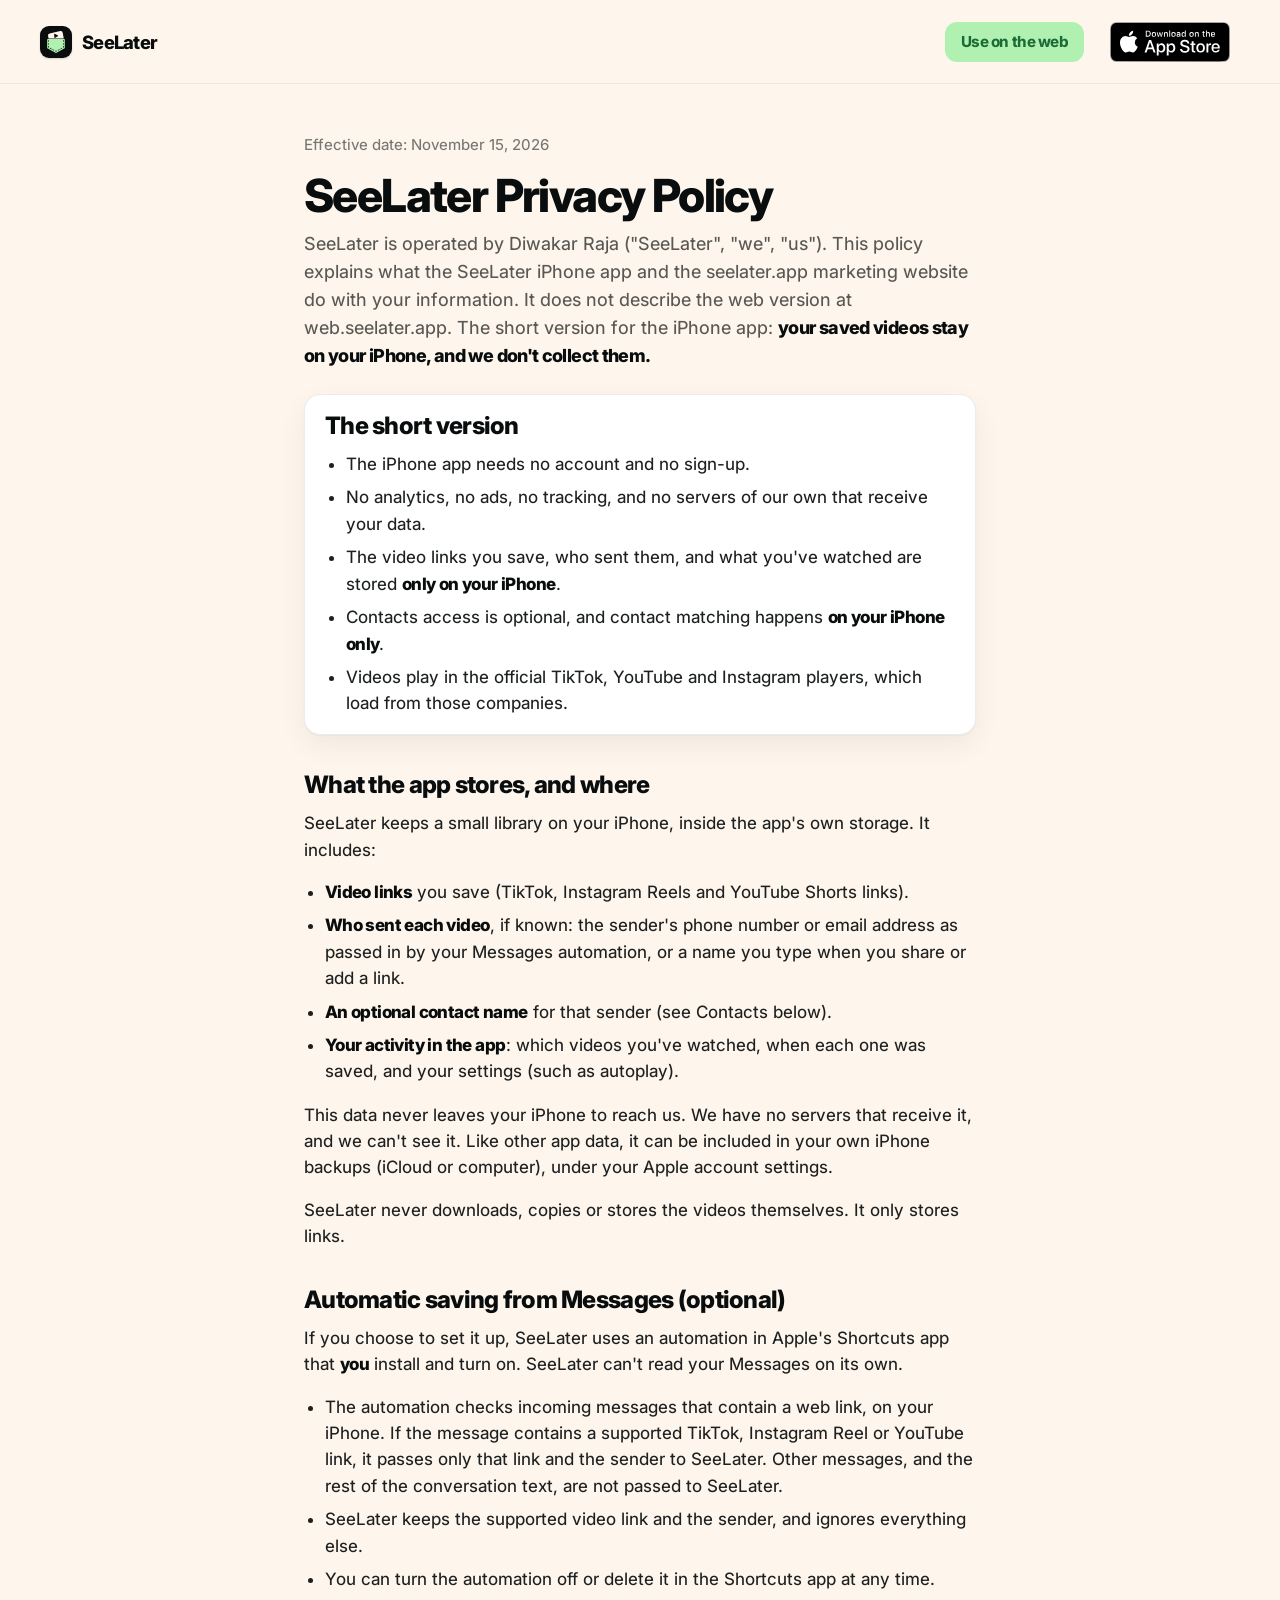
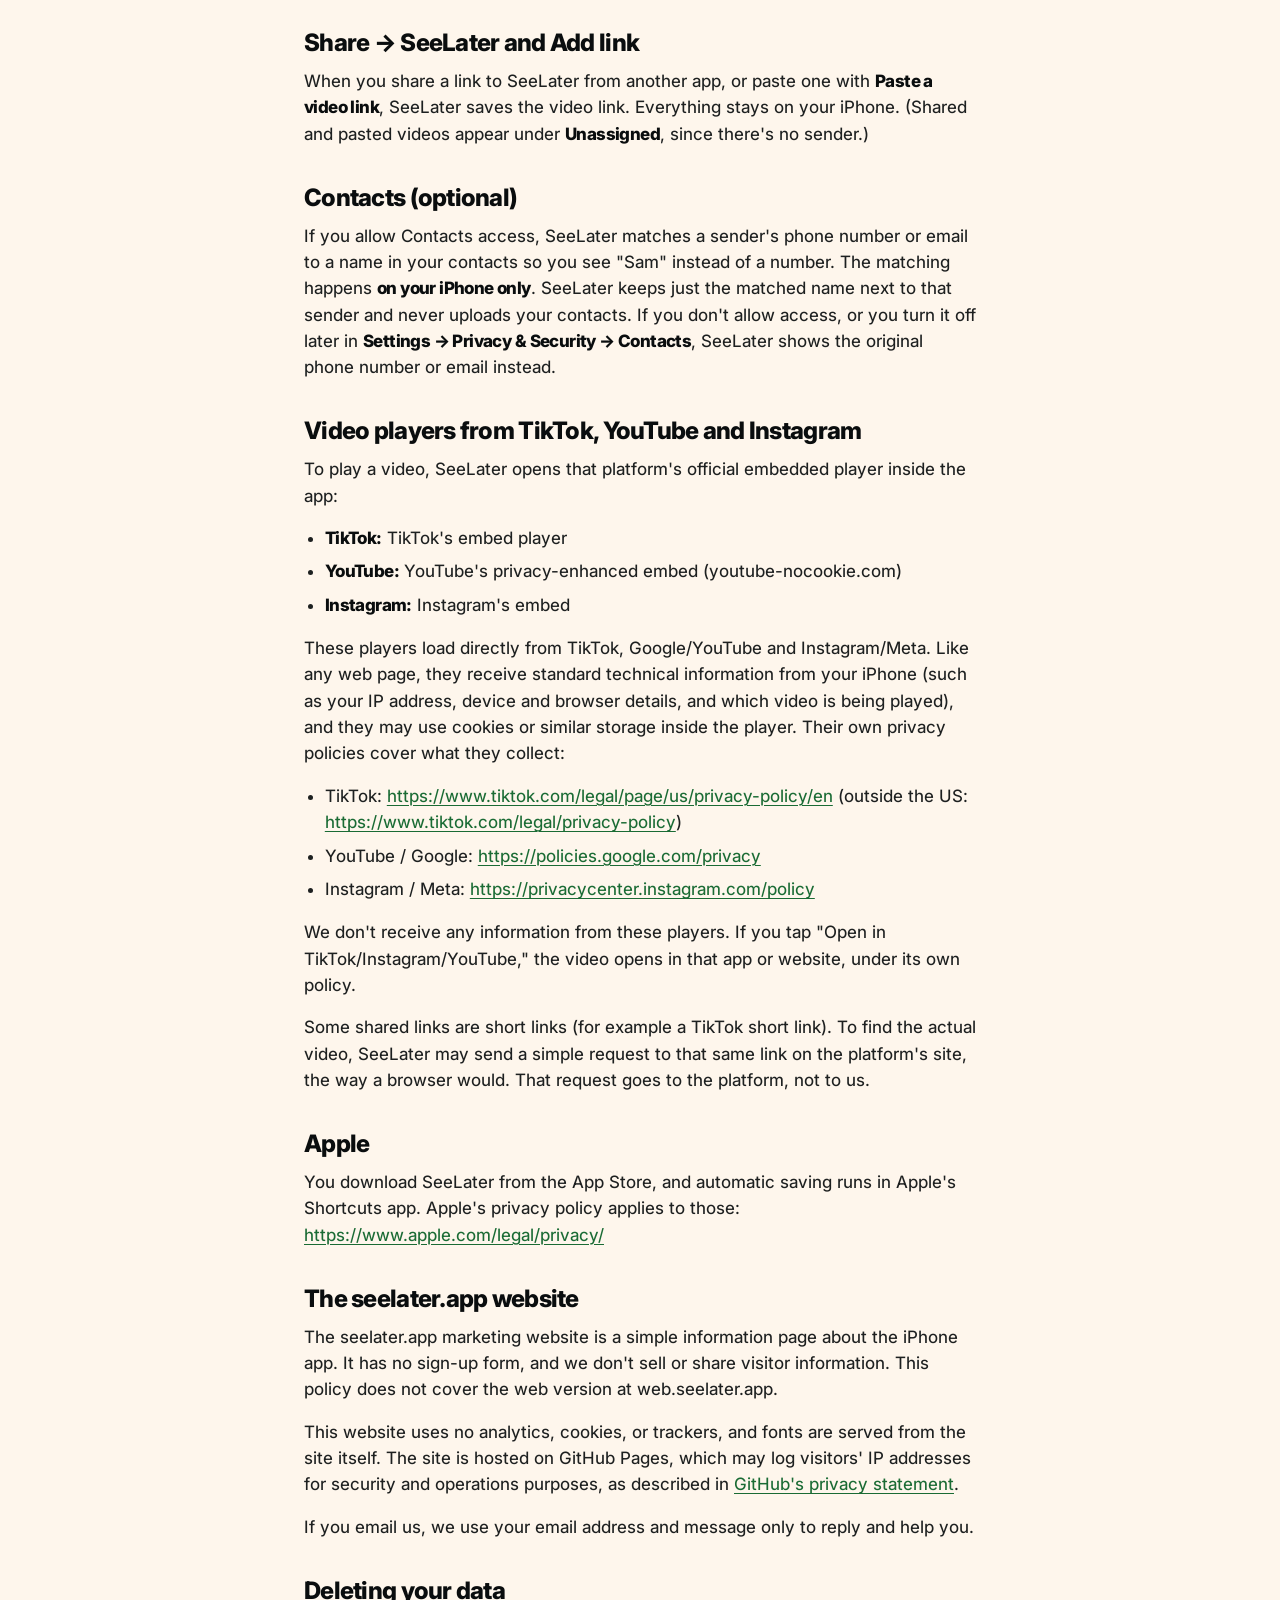
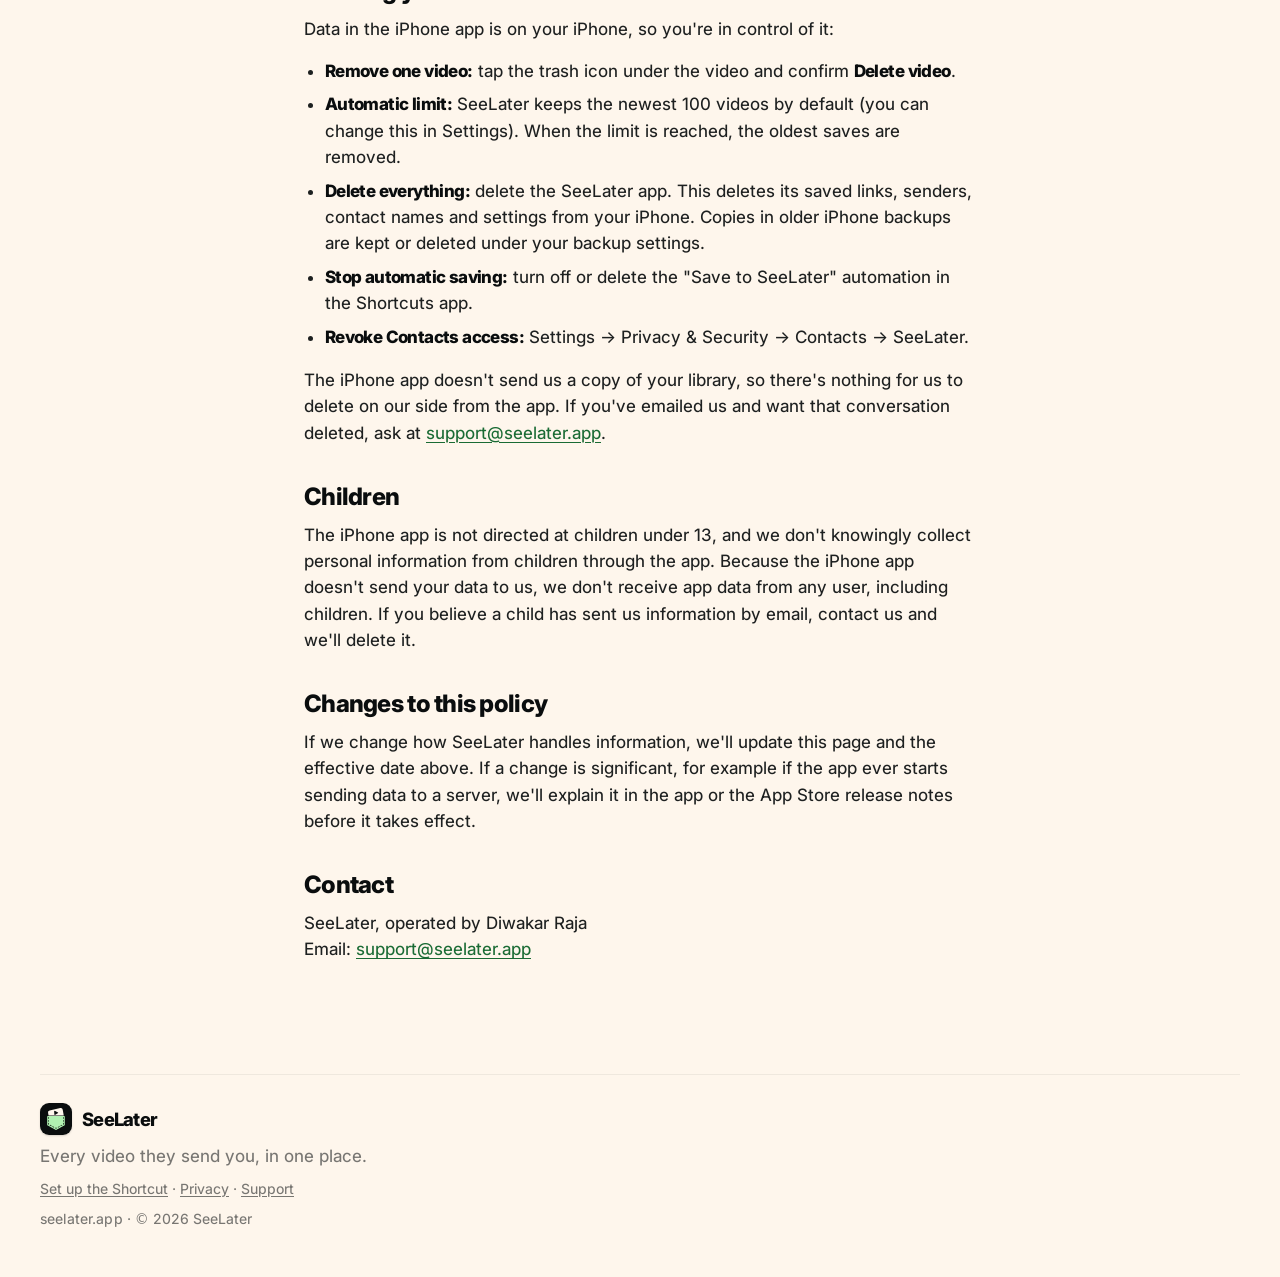
==== commit 14f0c3cb: "Clarify iPhone-app trust copy and place For iPhone under the web button Center a short "For iPhone" " ====
--- a/privacy/index.html
+++ b/privacy/index.html
@@ -4,7 +4,7 @@
   <meta charset="utf-8">
   <meta name="viewport" content="width=device-width, initial-scale=1">
   <title>Privacy Policy — SeeLater</title>
-  <meta name="description" content="SeeLater's privacy policy: your saved videos stay on your iPhone, and we don't collect them.">
+  <meta name="description" content="Privacy policy for the SeeLater iPhone app and the seelater.app marketing site. The iPhone app keeps your saved videos on your iPhone.">
   <meta name="theme-color" content="#FEF6EC">
   <link rel="icon" type="image/png" sizes="32x32" href="/assets/img/favicon-32.png">
   <link rel="apple-touch-icon" href="/assets/img/apple-touch-icon.png">
@@ -20,7 +20,7 @@
       <span>SeeLater</span>
     </a>
     <div class="nav-end">
-      <a class="web-cta nav-web-cta" href="/web">
+      <a class="web-cta nav-web-cta" href="https://web.seelater.app">
         <span class="nav-link-short">Web</span>
         <span class="nav-link-full">Use on the web</span>
       </a>
@@ -34,12 +34,12 @@
   <main id="main" class="page">
     <p class="page-date">Effective date: November 15, 2026</p>
     <h1 class="page-title">SeeLater Privacy Policy</h1>
-    <p class="page-lede">SeeLater is operated by Diwakar Raja ("SeeLater", "we", "us"). This policy explains what the SeeLater iPhone app and the seelater.app website do with your information. The short version: <strong>your saved videos stay on your iPhone, and we don't collect them.</strong></p>
+    <p class="page-lede">SeeLater is operated by Diwakar Raja ("SeeLater", "we", "us"). This policy explains what the SeeLater iPhone app and the seelater.app marketing website do with your information. It does not describe the web version at web.seelater.app. The short version for the iPhone app: <strong>your saved videos stay on your iPhone, and we don't collect them.</strong></p>
 
     <div class="callout">
       <h2>The short version</h2>
       <ul>
-        <li>No account, no sign-up.</li>
+        <li>The iPhone app needs no account and no sign-up.</li>
         <li>No analytics, no ads, no tracking, and no servers of our own that receive your data.</li>
         <li>The video links you save, who sent them, and what you've watched are stored <strong>only on your iPhone</strong>.</li>
         <li>Contacts access is optional, and contact matching happens <strong>on your iPhone only</strong>.</li>
@@ -92,12 +92,12 @@
     <p>You download SeeLater from the App Store, and automatic saving runs in Apple's Shortcuts app. Apple's privacy policy applies to those: <a href="https://www.apple.com/legal/privacy/">https://www.apple.com/legal/privacy/</a></p>
 
     <h2>The seelater.app website</h2>
-    <p>The seelater.app website is a simple information page. It has no sign-up form, and we don't sell or share visitor information.</p>
+    <p>The seelater.app marketing website is a simple information page about the iPhone app. It has no sign-up form, and we don't sell or share visitor information. This policy does not cover the web version at web.seelater.app.</p>
     <p>This website uses no analytics, cookies, or trackers, and fonts are served from the site itself. The site is hosted on GitHub Pages, which may log visitors' IP addresses for security and operations purposes, as described in <a href="https://docs.github.com/en/site-policy/privacy-policies/github-general-privacy-statement">GitHub's privacy statement</a>.</p>
     <p>If you email us, we use your email address and message only to reply and help you.</p>
 
     <h2>Deleting your data</h2>
-    <p>Your data is on your iPhone, so you're in control of it:</p>
+    <p>Data in the iPhone app is on your iPhone, so you're in control of it:</p>
     <ul>
       <li><strong>Remove one video:</strong> tap the trash icon under the video and confirm <strong>Delete video</strong>.</li>
       <li><strong>Automatic limit:</strong> SeeLater keeps the newest 100 videos by default (you can change this in Settings). When the limit is reached, the oldest saves are removed.</li>
@@ -105,10 +105,10 @@
       <li><strong>Stop automatic saving:</strong> turn off or delete the "Save to SeeLater" automation in the Shortcuts app.</li>
       <li><strong>Revoke Contacts access:</strong> Settings → Privacy &amp; Security → Contacts → SeeLater.</li>
     </ul>
-    <p>We don't hold a copy of your library, so there's nothing for us to delete on our side. If you've emailed us and want that conversation deleted, ask at <a href="mailto:support@seelater.app">support@seelater.app</a>.</p>
+    <p>The iPhone app doesn't send us a copy of your library, so there's nothing for us to delete on our side from the app. If you've emailed us and want that conversation deleted, ask at <a href="mailto:support@seelater.app">support@seelater.app</a>.</p>
 
     <h2>Children</h2>
-    <p>SeeLater is not directed at children under 13, and we don't knowingly collect personal information from children. Because the app doesn't send your data to us, we don't receive information from any user, including children. If you believe a child has sent us information by email, contact us and we'll delete it.</p>
+    <p>The iPhone app is not directed at children under 13, and we don't knowingly collect personal information from children through the app. Because the iPhone app doesn't send your data to us, we don't receive app data from any user, including children. If you believe a child has sent us information by email, contact us and we'll delete it.</p>
 
     <h2>Changes to this policy</h2>
     <p>If we change how SeeLater handles information, we'll update this page and the effective date above. If a change is significant, for example if the app ever starts sending data to a server, we'll explain it in the app or the App Store release notes before it takes effect.</p>
--- a/assets/styles.css
+++ b/assets/styles.css
@@ -981,6 +981,23 @@
   max-width: 34rem;
 }
 
+.trust-head {
+  display: flex;
+  flex-wrap: wrap;
+  align-items: center;
+  gap: 8px 10px;
+}
+
+.trust-label {
+  margin: 0;
+  font-size: 0.8125rem;
+  font-weight: 650;
+  letter-spacing: -0.02em;
+  color: var(--cream-55);
+  white-space: nowrap;
+  line-height: 1;
+}
+
 .trust-pills {
   display: flex;
   flex-wrap: wrap;
@@ -988,6 +1005,11 @@
   list-style: none;
   margin: 0;
   padding: 0;
+}
+
+/* Let the "iPhone app:" label sit on the same row as the first pills. */
+.trust-head .trust-pills {
+  display: contents;
 }
 
 .trust-pills li {
@@ -1023,6 +1045,7 @@
   max-width: 28rem;
 }
 
+.close .trust-head,
 .close .trust-pills {
   justify-content: center;
 }
@@ -1045,6 +1068,7 @@
     font-size: 0.75rem;
     padding: 6px 10px 6px 8px;
   }
+  .trust-label { font-size: 0.75rem; }
 }
 
 
@@ -1093,16 +1117,30 @@
 .cta-row {
   display: flex;
   flex-wrap: wrap;
-  align-items: center;
+  align-items: flex-start;
   gap: 8px 10px;
   margin: 0 0 8px;
 }
 
+.web-cta-wrap {
+  display: flex;
+  flex-direction: column;
+  align-items: center;
+  flex: 0 0 auto;
+  margin: 10px 8px 0 6px;
+}
+
+.web-cta-wrap .web-cta {
+  margin: 0;
+}
+
 .web-cta-note {
-  margin: 2px 0 0;
+  margin: 5px 0 0;
   font-size: 0.8125rem;
-  line-height: 1.4;
+  line-height: 1.3;
   color: var(--cream-55);
+  text-align: center;
+  white-space: nowrap;
 }
 
 .close .cta-row { margin: 4px 0 8px; }
@@ -1155,7 +1193,7 @@
   outline-offset: 2px;
 }
 
-.close .web-cta { margin: 10px 8px; }
+.close .web-cta-wrap { margin: 10px 8px 0; }
 .close .cta-row { justify-content: center; }
 
 .webuse { padding: 8px 0 80px; }
@@ -1341,10 +1379,12 @@
 
 @media (max-width: 430px) {
   .web-cta {
-    margin: 8px 6px 8px 0;
     font-size: 0.875rem;
     padding: 0 13px;
   }
+  .web-cta-wrap {
+    margin: 8px 6px 0 0;
+  }
   .web-visual { height: 136px; }
   .cta-row { gap: 6px 8px; }
 }
@@ -1353,7 +1393,7 @@
 .cta-row .store-badge { flex: 0 0 auto; }
 
 
-/* Desktop QR panel for web CTAs (iPhone follows the /web link). */
+/* Desktop QR panel for web CTAs (iPhone follows the web.seelater.app link). */
 .web-qr {
   position: fixed;
   inset: 0;
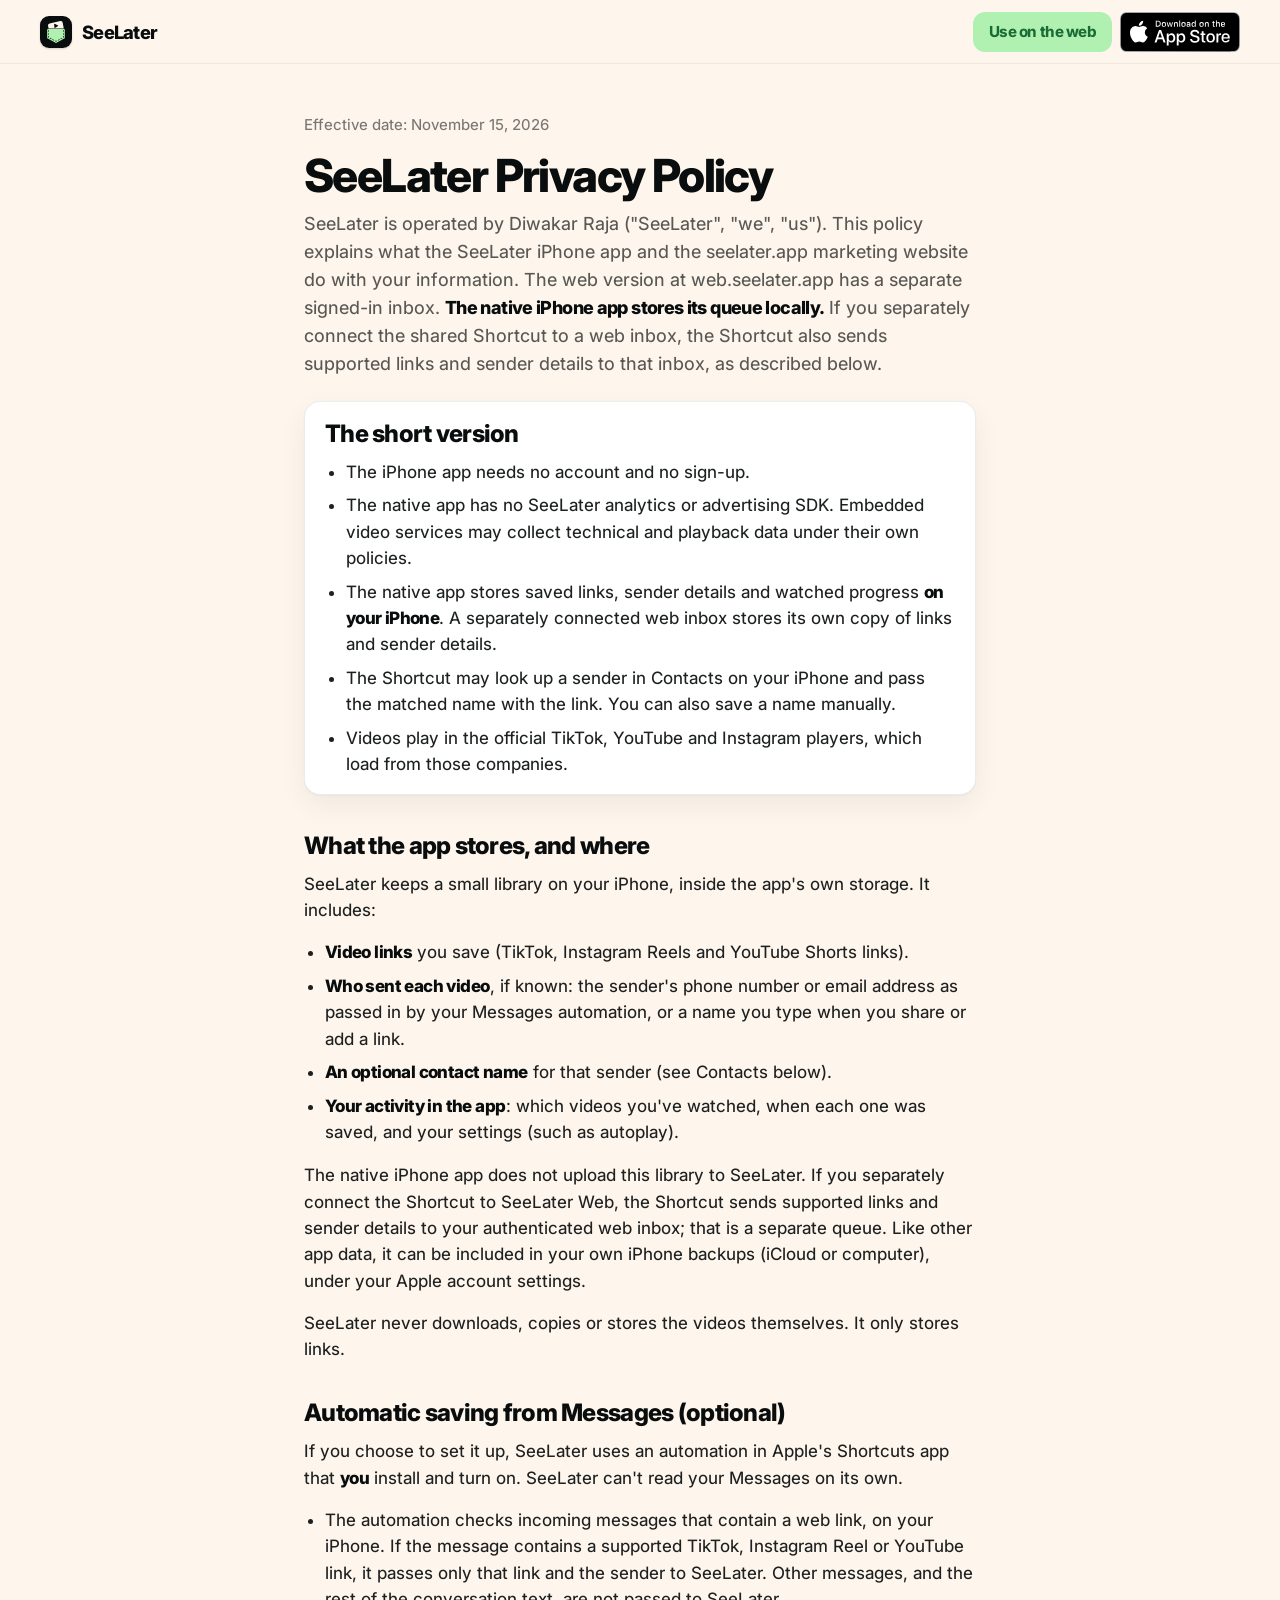
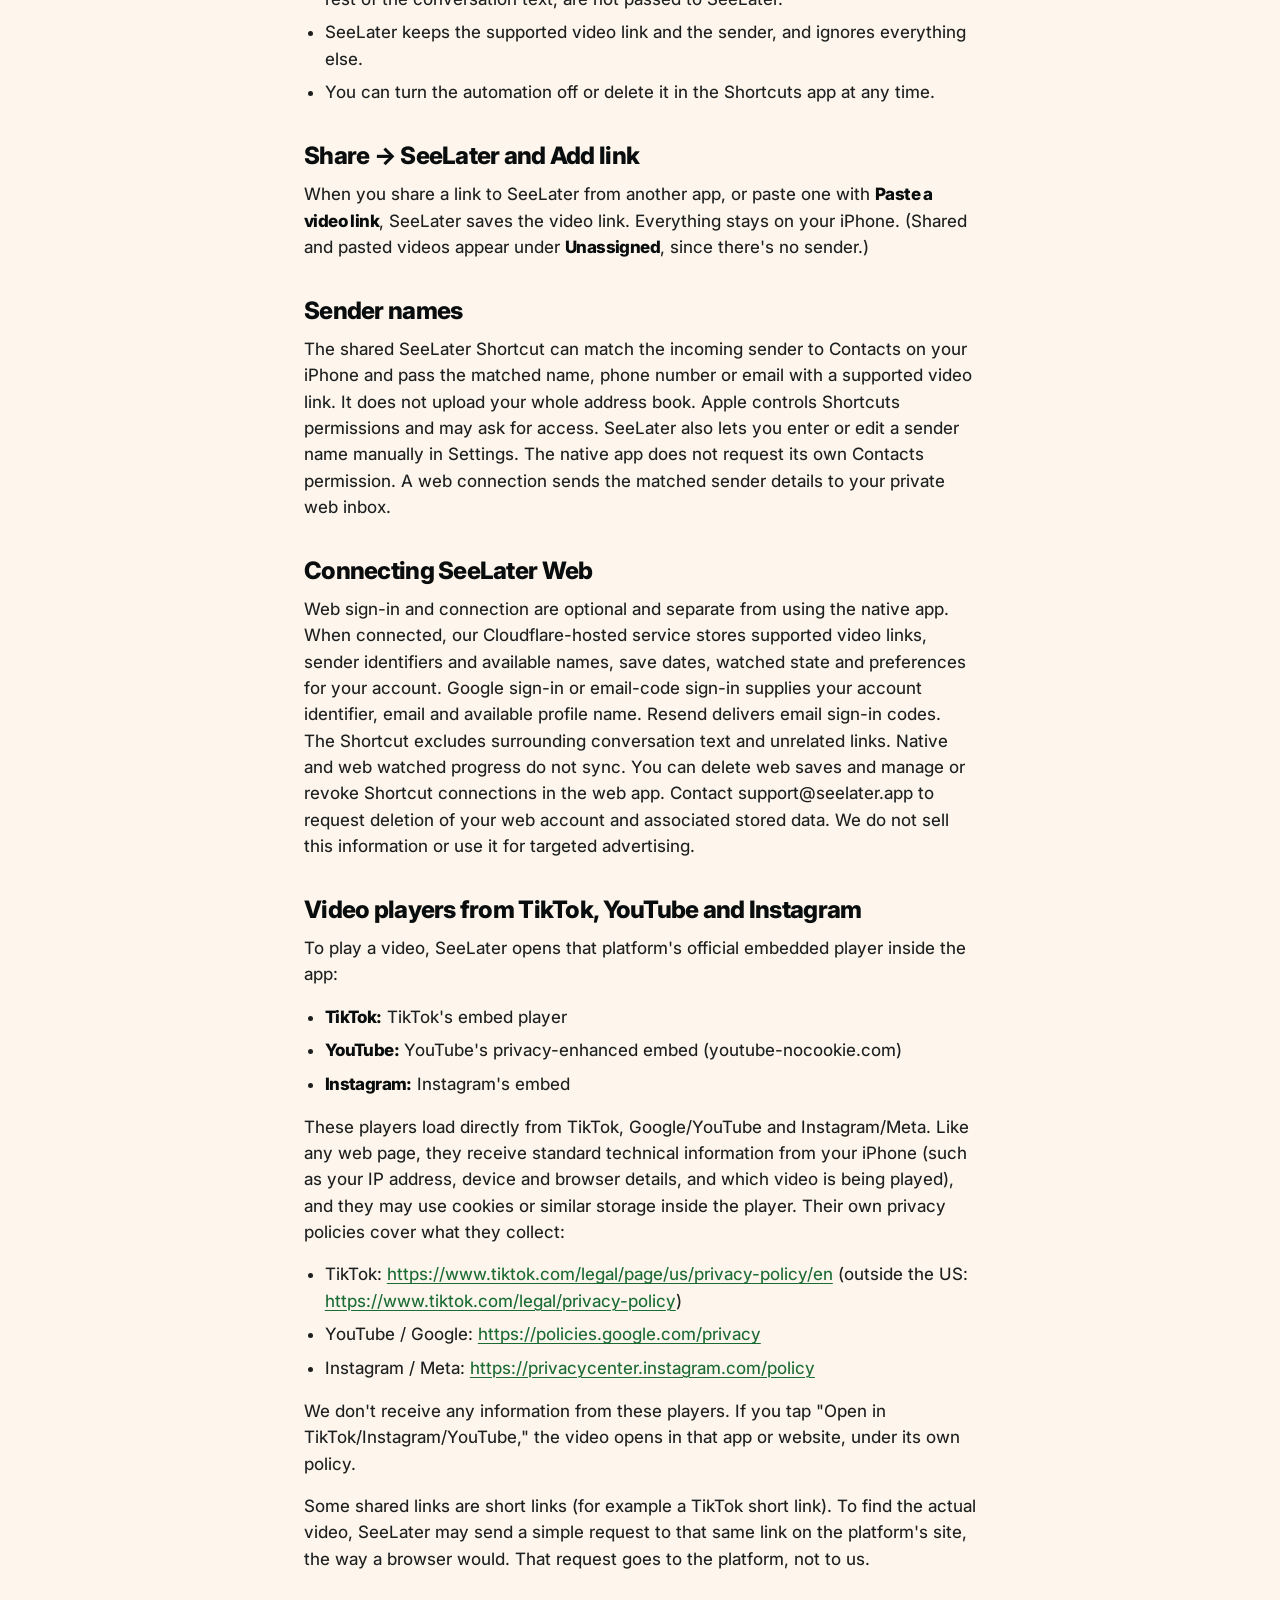
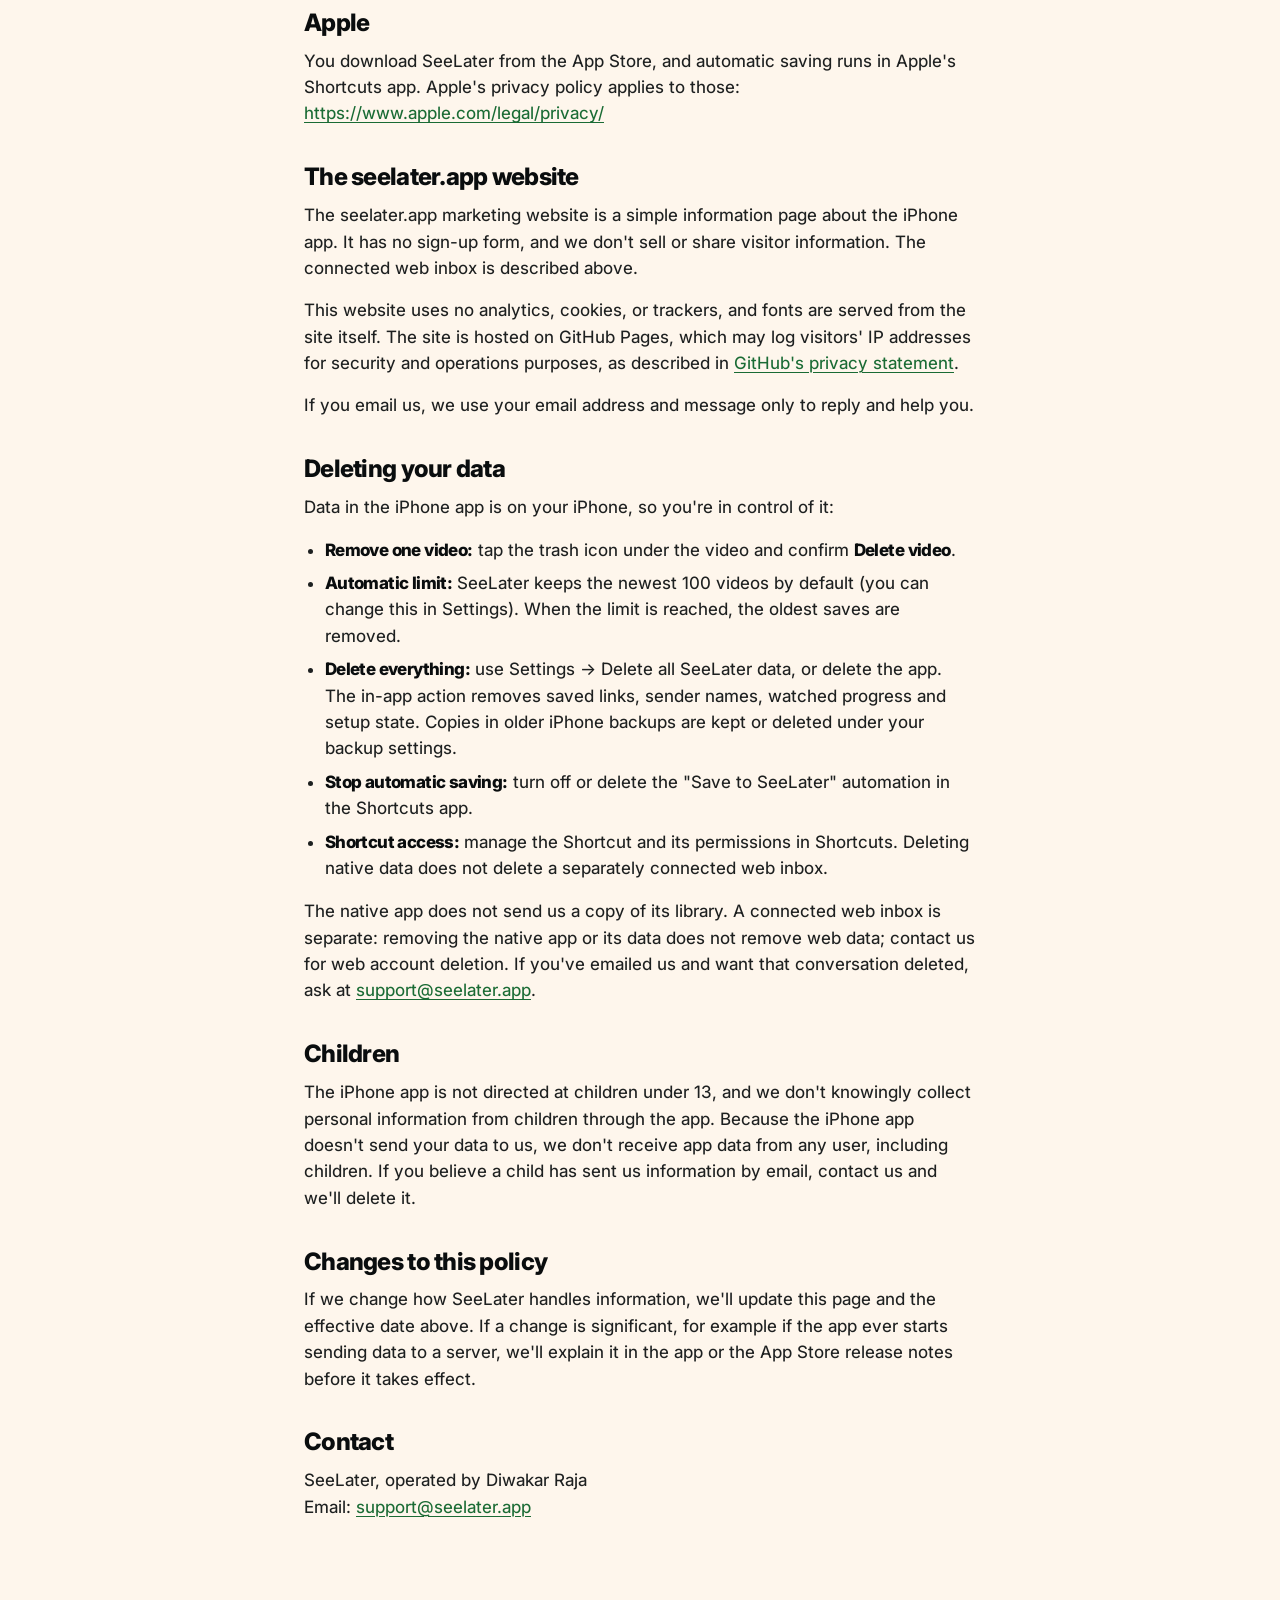
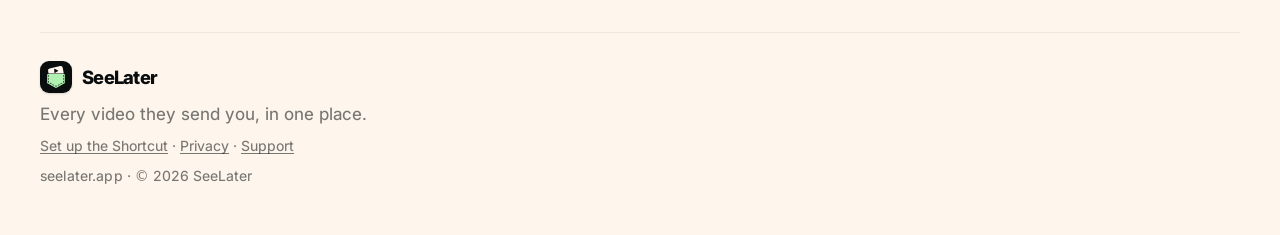
==== commit a7440618: "Clarify native, Shortcut contacts and optional web inbox privacy" ====
--- a/privacy/index.html
+++ b/privacy/index.html
@@ -34,15 +34,15 @@
   <main id="main" class="page">
     <p class="page-date">Effective date: November 15, 2026</p>
     <h1 class="page-title">SeeLater Privacy Policy</h1>
-    <p class="page-lede">SeeLater is operated by Diwakar Raja ("SeeLater", "we", "us"). This policy explains what the SeeLater iPhone app and the seelater.app marketing website do with your information. It does not describe the web version at web.seelater.app. The short version for the iPhone app: <strong>your saved videos stay on your iPhone, and we don't collect them.</strong></p>
+    <p class="page-lede">SeeLater is operated by Diwakar Raja ("SeeLater", "we", "us"). This policy explains what the SeeLater iPhone app and the seelater.app marketing website do with your information. The web version at web.seelater.app has a separate signed-in inbox. <strong>The native iPhone app stores its queue locally.</strong> If you separately connect the shared Shortcut to a web inbox, the Shortcut also sends supported links and sender details to that inbox, as described below.</p>
 
     <div class="callout">
       <h2>The short version</h2>
       <ul>
         <li>The iPhone app needs no account and no sign-up.</li>
-        <li>No analytics, no ads, no tracking, and no servers of our own that receive your data.</li>
-        <li>The video links you save, who sent them, and what you've watched are stored <strong>only on your iPhone</strong>.</li>
-        <li>Contacts access is optional, and contact matching happens <strong>on your iPhone only</strong>.</li>
+        <li>The native app has no SeeLater analytics or advertising SDK. Embedded video services may collect technical and playback data under their own policies.</li>
+        <li>The native app stores saved links, sender details and watched progress <strong>on your iPhone</strong>. A separately connected web inbox stores its own copy of links and sender details.</li>
+        <li>The Shortcut may look up a sender in Contacts on your iPhone and pass the matched name with the link. You can also save a name manually.</li>
         <li>Videos play in the official TikTok, YouTube and Instagram players, which load from those companies.</li>
       </ul>
     </div>
@@ -55,7 +55,7 @@
       <li><strong>An optional contact name</strong> for that sender (see Contacts below).</li>
       <li><strong>Your activity in the app</strong>: which videos you've watched, when each one was saved, and your settings (such as autoplay).</li>
     </ul>
-    <p>This data never leaves your iPhone to reach us. We have no servers that receive it, and we can't see it. Like other app data, it can be included in your own iPhone backups (iCloud or computer), under your Apple account settings.</p>
+    <p>The native iPhone app does not upload this library to SeeLater. If you separately connect the Shortcut to SeeLater Web, the Shortcut sends supported links and sender details to your authenticated web inbox; that is a separate queue. Like other app data, it can be included in your own iPhone backups (iCloud or computer), under your Apple account settings.</p>
     <p>SeeLater never downloads, copies or stores the videos themselves. It only stores links.</p>
 
     <h2>Automatic saving from Messages (optional)</h2>
@@ -69,8 +69,10 @@
     <h2>Share → SeeLater and Add link</h2>
     <p>When you share a link to SeeLater from another app, or paste one with <strong>Paste a video link</strong>, SeeLater saves the video link. Everything stays on your iPhone. (Shared and pasted videos appear under <strong>Unassigned</strong>, since there's no sender.)</p>
 
-    <h2>Contacts (optional)</h2>
-    <p>If you allow Contacts access, SeeLater matches a sender's phone number or email to a name in your contacts so you see "Sam" instead of a number. The matching happens <strong>on your iPhone only</strong>. SeeLater keeps just the matched name next to that sender and never uploads your contacts. If you don't allow access, or you turn it off later in <strong>Settings → Privacy &amp; Security → Contacts</strong>, SeeLater shows the original phone number or email instead.</p>
+    <h2>Sender names</h2>
+    <p>The shared SeeLater Shortcut can match the incoming sender to Contacts on your iPhone and pass the matched name, phone number or email with a supported video link. It does not upload your whole address book. Apple controls Shortcuts permissions and may ask for access. SeeLater also lets you enter or edit a sender name manually in Settings. The native app does not request its own Contacts permission. A web connection sends the matched sender details to your private web inbox.</p>
+    <h2>Connecting SeeLater Web</h2>
+    <p>Web sign-in and connection are optional and separate from using the native app. When connected, our Cloudflare-hosted service stores supported video links, sender identifiers and available names, save dates, watched state and preferences for your account. Google sign-in or email-code sign-in supplies your account identifier, email and available profile name. Resend delivers email sign-in codes. The Shortcut excludes surrounding conversation text and unrelated links. Native and web watched progress do not sync. You can delete web saves and manage or revoke Shortcut connections in the web app. Contact support@seelater.app to request deletion of your web account and associated stored data. We do not sell this information or use it for targeted advertising.</p>
 
     <h2>Video players from TikTok, YouTube and Instagram</h2>
     <p>To play a video, SeeLater opens that platform's official embedded player inside the app:</p>
@@ -92,7 +94,7 @@
     <p>You download SeeLater from the App Store, and automatic saving runs in Apple's Shortcuts app. Apple's privacy policy applies to those: <a href="https://www.apple.com/legal/privacy/">https://www.apple.com/legal/privacy/</a></p>
 
     <h2>The seelater.app website</h2>
-    <p>The seelater.app marketing website is a simple information page about the iPhone app. It has no sign-up form, and we don't sell or share visitor information. This policy does not cover the web version at web.seelater.app.</p>
+    <p>The seelater.app marketing website is a simple information page about the iPhone app. It has no sign-up form, and we don't sell or share visitor information. The connected web inbox is described above.</p>
     <p>This website uses no analytics, cookies, or trackers, and fonts are served from the site itself. The site is hosted on GitHub Pages, which may log visitors' IP addresses for security and operations purposes, as described in <a href="https://docs.github.com/en/site-policy/privacy-policies/github-general-privacy-statement">GitHub's privacy statement</a>.</p>
     <p>If you email us, we use your email address and message only to reply and help you.</p>
 
@@ -101,11 +103,11 @@
     <ul>
       <li><strong>Remove one video:</strong> tap the trash icon under the video and confirm <strong>Delete video</strong>.</li>
       <li><strong>Automatic limit:</strong> SeeLater keeps the newest 100 videos by default (you can change this in Settings). When the limit is reached, the oldest saves are removed.</li>
-      <li><strong>Delete everything:</strong> delete the SeeLater app. This deletes its saved links, senders, contact names and settings from your iPhone. Copies in older iPhone backups are kept or deleted under your backup settings.</li>
+      <li><strong>Delete everything:</strong> use Settings → Delete all SeeLater data, or delete the app. The in-app action removes saved links, sender names, watched progress and setup state. Copies in older iPhone backups are kept or deleted under your backup settings.</li>
       <li><strong>Stop automatic saving:</strong> turn off or delete the "Save to SeeLater" automation in the Shortcuts app.</li>
-      <li><strong>Revoke Contacts access:</strong> Settings → Privacy &amp; Security → Contacts → SeeLater.</li>
+      <li><strong>Shortcut access:</strong> manage the Shortcut and its permissions in Shortcuts. Deleting native data does not delete a separately connected web inbox.</li>
     </ul>
-    <p>The iPhone app doesn't send us a copy of your library, so there's nothing for us to delete on our side from the app. If you've emailed us and want that conversation deleted, ask at <a href="mailto:support@seelater.app">support@seelater.app</a>.</p>
+    <p>The native app does not send us a copy of its library. A connected web inbox is separate: removing the native app or its data does not remove web data; contact us for web account deletion. If you've emailed us and want that conversation deleted, ask at <a href="mailto:support@seelater.app">support@seelater.app</a>.</p>
 
     <h2>Children</h2>
     <p>The iPhone app is not directed at children under 13, and we don't knowingly collect personal information from children through the app. Because the iPhone app doesn't send your data to us, we don't receive app data from any user, including children. If you believe a child has sent us information by email, contact us and we'll delete it.</p>
--- a/assets/styles.css
+++ b/assets/styles.css
@@ -786,7 +786,7 @@
   font-size: clamp(1.7rem, 4vw, 2.4rem);
 }
 
-.close p {
+.close > p {
   margin: 0 auto 24px;
   max-width: 28rem;
   color: var(--cream-70);
@@ -973,24 +973,25 @@
   .hop-path li.is-shift { margin-left: 18px; width: calc(100% - 18px); }
 }
 
-.close .store-badge { margin-top: 4px; }
+.close .store-badge { margin-top: 0; }
 
 /* Trust row under Download buttons */
 .trust {
-  margin-top: 6px;
+  margin-top: 20px;
   max-width: 34rem;
 }
 
 .trust-head {
   display: flex;
-  flex-wrap: wrap;
-  align-items: center;
-  gap: 8px 10px;
+  flex-direction: column;
+  flex-wrap: nowrap;
+  align-items: flex-start;
+  gap: 8px;
 }
 
 .trust-label {
   margin: 0;
-  font-size: 0.8125rem;
+  font-size: 0.6875rem;
   font-weight: 650;
   letter-spacing: -0.02em;
   color: var(--cream-55);
@@ -1000,75 +1001,70 @@
 
 .trust-pills {
   display: flex;
-  flex-wrap: wrap;
-  gap: 8px;
+  flex-wrap: nowrap;
+  gap: 8px 12px;
   list-style: none;
   margin: 0;
   padding: 0;
-}
-
-/* Let the "iPhone app:" label sit on the same row as the first pills. */
-.trust-head .trust-pills {
-  display: contents;
+  width: 100%;
 }
 
 .trust-pills li {
   display: inline-flex;
   align-items: center;
-  gap: 6px;
-  padding: 7px 11px 7px 9px;
-  border-radius: 999px;
-  border: 1px solid var(--cream-16);
-  background: var(--bg-card-2);
+  gap: 4px;
+  padding: 0;
+  border: 0;
+  background: none;
   color: var(--cream);
   font-size: 0.8125rem;
   font-weight: 650;
   letter-spacing: -0.02em;
   line-height: 1;
+  white-space: nowrap;
 }
 
 .trust-pills svg {
   display: block;
   flex-shrink: 0;
+  width: 13px;
+  height: 13px;
   color: var(--mint-text);
 }
 
-.trust-note {
-  margin: 10px 0 0;
-  font-size: 0.8125rem;
-  line-height: 1.45;
+/* The three perks already say this. */
+.trust-note { display: none; }
+
+/* Subtle web-app caveat under the iPhone-app perks. Same type as "For iPhone". */
+.trust-disclaimer {
+  margin: 8px 0 0;
+  font-size: 0.6875rem;
+  line-height: 1.2;
+  font-weight: 450;
+  letter-spacing: -0.02em;
   color: var(--cream-55);
+  white-space: nowrap;
+}
+.close .trust-disclaimer {
+  text-align: center;
 }
 
 .close .trust {
-  margin: 16px auto 0;
+  margin: 20px auto 0;
   max-width: 28rem;
 }
 
 .close .trust-head,
 .close .trust-pills {
+  align-items: center;
   justify-content: center;
 }
 
-.close .trust-note {
-  margin: 10px auto 0;
-  color: var(--cream-55);
-}
-
 @media (max-width: 430px) {
-  .trust {
-    margin-top: 4px;
-  }
-
-  .trust-pills {
-    gap: 6px;
-  }
-
-  .trust-pills li {
-    font-size: 0.75rem;
-    padding: 6px 10px 6px 8px;
-  }
-  .trust-label { font-size: 0.75rem; }
+  .trust { margin-top: 20px; }
+  .trust-pills { gap: 6px 8px; }
+  .trust-pills li { font-size: 0.6875rem; }
+  .trust-label { font-size: 0.6875rem; }
 }
 
 
@@ -1114,12 +1110,30 @@
   color: inherit;
 }
 
+/* Match the mint nav button's height; keep official badge proportions. */
+.store-badge-nav {
+  padding: 0;
+  align-items: center;
+}
+.store-badge-nav img {
+  height: 40px;
+  width: auto;
+  display: block;
+}
+
 .cta-row {
   display: flex;
-  flex-wrap: wrap;
+  flex-wrap: nowrap;
   align-items: flex-start;
-  gap: 8px 10px;
-  margin: 0 0 8px;
+  gap: 10px;
+  margin: 0;
+}
+
+.cta-row .store-badge {
+  height: 40px;
+  padding: 0;
+  flex: 0 0 auto;
+  align-self: flex-start;
 }
 
 .web-cta-wrap {
@@ -1127,23 +1141,24 @@
   flex-direction: column;
   align-items: center;
   flex: 0 0 auto;
-  margin: 10px 8px 0 6px;
+  margin: 0;
 }
 
 .web-cta-wrap .web-cta {
   margin: 0;
+  height: 40px;
 }
 
 .web-cta-note {
-  margin: 5px 0 0;
-  font-size: 0.8125rem;
-  line-height: 1.3;
+  margin: 6px 0 0;
+  font-size: 0.6875rem;
+  line-height: 1.2;
   color: var(--cream-55);
   text-align: center;
   white-space: nowrap;
 }
 
-.close .cta-row { margin: 4px 0 8px; }
+.close .cta-row { margin: 0; }
 
 @media (min-width: 860px) {
   .nav-link-short { display: none; }
@@ -1153,17 +1168,18 @@
 
 @media (max-width: 430px) {
   .nav { padding: 10px 12px; gap: 8px; }
-  .brand { gap: 7px; }
-  .brand span { font-size: 1.05rem; }
-  .nav-end { gap: 6px; }
+  .brand { gap: 6px; }
+  .brand span { font-size: 0.98rem; }
+  .nav-end { gap: 5px; }
   .nav-web-cta {
-    height: 36px;
-    padding: 0 10px;
-    margin: 0 2px 0 0;
-    font-size: 0.8125rem;
+    height: 34px;
+    padding: 0 8px;
+    margin: 0;
+    font-size: 0.75rem;
     border-radius: 10px;
   }
-  .store-badge-nav { padding: 6px; padding-right: 0; }
+  .store-badge-nav { padding: 0; }
+  .store-badge-nav img { height: 34px; width: auto; }
 }
 
 
@@ -1176,7 +1192,7 @@
   box-sizing: border-box;
   height: 40px;
   padding: 0 16px;
-  margin: 10px 8px 10px 6px;
+  margin: 0;
   border-radius: 12px;
   background: var(--mint);
   color: var(--mint-text);
@@ -1193,7 +1209,7 @@
   outline-offset: 2px;
 }
 
-.close .web-cta-wrap { margin: 10px 8px 0; }
+.close .web-cta-wrap { margin: 0; }
 .close .cta-row { justify-content: center; }
 
 .webuse { padding: 8px 0 80px; }
@@ -1380,17 +1396,46 @@
 @media (max-width: 430px) {
   .web-cta {
     font-size: 0.875rem;
-    padding: 0 13px;
-  }
-  .web-cta-wrap {
-    margin: 8px 6px 0 0;
+    padding: 0 12px;
   }
   .web-visual { height: 136px; }
-  .cta-row { gap: 6px 8px; }
+  .cta-row { gap: 10px; }
 }
 
 /* Keep the official badge's 10px clear space even when the mint button wraps beside it */
 .cta-row .store-badge { flex: 0 0 auto; }
+
+/* Mobile hero/close CTAs: even buttons, tight "For iPhone", perks on one line. */
+@media (max-width: 600px) {
+  .nav { padding: 10px 16px; }
+  .brand { gap: 8px; }
+  .brand span { font-size: 1.05rem; }
+  .nav-end { gap: 6px; }
+  .nav-web-cta {
+    height: 36px;
+    padding: 0 9px;
+    margin: 0;
+    font-size: 0.8125rem;
+    border-radius: 10px;
+    white-space: nowrap;
+  }
+  .store-badge-nav { padding: 0; }
+  .store-badge-nav img { height: 36px; width: auto; }
+
+  /* Stretch the web button to the remaining row width on narrow screens. */
+  .web-cta-wrap {
+    flex: 1 1 auto;
+    min-width: 0;
+  }
+  .cta-row .web-cta,
+  .web-cta-wrap .web-cta {
+    width: 100%;
+    padding: 0 12px;
+  }
+  .trust { margin-top: 20px; }
+  .trust-pills li { font-size: 0.75rem; }
+  .trust-pills svg { width: 12px; height: 12px; }
+}
 
 
 /* Desktop QR panel for web CTAs (iPhone follows the web.seelater.app link). */
@@ -1475,6 +1520,13 @@
   overflow: visible;
 }
 
+.funnel-stage {
+  width: 100%;
+  min-width: 0;
+  position: relative;
+  overflow: hidden;
+}
+
 .funnel-visual {
   --funnel-step: 100%;
   position: relative;
@@ -1484,6 +1536,7 @@
   align-items: center;
   justify-content: center;
   overflow: visible;
+  transform-origin: top left;
 }
 
 .funnel-im {
@@ -2142,52 +2195,98 @@
   .compare-demo { padding-top: 16px; padding-bottom: 96px; }
 }
 
-/* Stack vertically; arrows point down */
+/* Keep the desktop side-by-side funnel on narrow viewports.
+   JS scales .funnel-visual to the stage width so 390/360 do not overflow. */
 @media (max-width: 820px) {
   .funnel-visual {
-    grid-template-columns: 1fr;
-    justify-items: center;
-    gap: 0;
+    grid-template-columns: 168px 76px auto;
+    gap: 0 6px;
+    width: max-content;
+    justify-content: center;
+    justify-items: stretch;
   }
   .funnel-im {
-    justify-self: center;
-    max-width: 280px;
+    justify-self: end;
+    max-width: 168px;
+    width: 168px;
+    border-radius: 22px;
   }
   .funnel-flow {
-    width: min(340px, 100%);
-    height: 150px;
-    min-height: 150px;
+    width: 76px;
+    height: 100%;
+    min-height: 200px;
   }
   .funnel-flow-label {
-    top: 12px;
-    transform: translate(-50%, 0);
+    top: 10%;
+    transform: translate(-50%, -50%);
     white-space: nowrap;
   }
   .funnel-phone-wrap {
-    width: 100vw;
-    max-width: 100vw;
-    margin-left: calc(50% - 50vw);
-    margin-right: calc(50% - 50vw);
-    padding: 4px 10px 0;
+    width: auto;
+    max-width: none;
+    margin-left: 4px;
+    margin-right: 0;
+    /* Padding keeps the hanging (mostly beside-the-phone) pill in the canvas. */
+    padding: 0 80px 0 0;
     box-sizing: border-box;
-    justify-self: center;
-    grid-template-columns: minmax(0, auto) 8.5rem;
-    column-gap: 10px;
+    justify-self: start;
+    grid-template-columns: auto;
+    column-gap: 0;
+    position: relative;
+    overflow: visible;
   }
   #funnel .phone.funnel-device {
-    width: min(200px, 54vw);
-    justify-self: end;
-    margin: 4px 0 0;
+    width: 168px;
+    justify-self: start;
+    margin: 0;
+    grid-column: 1;
+    grid-row: 1;
+  }
+  /* Content-sized pill on the phone's right; desktop width stays 9.75rem. */
+  .funnel-badge-rail {
+    position: absolute;
+    right: 0;
+    width: 0;
+    grid-column: auto;
+    grid-row: auto;
+    z-index: 6;
+    overflow: visible;
+    pointer-events: none;
+  }
+  .funnel-badge-track {
+    left: auto;
+    right: 0;
+    width: max-content;
+  }
+  .funnel-badge-slot {
+    left: auto;
+    right: 0;
+    width: max-content;
+    justify-content: flex-end;
   }
   .funnel-out-badge {
-    width: 8.5rem;
-    height: 34px;
-    padding: 3px 8px 3px 3px;
-  }
-  .funnel-out-badge .funnel-mark { width: 28px; height: 28px; padding: 0; }
-  .funnel-out-badge .funnel-mark img,
-  .funnel-out-badge .funnel-mark-yt img { width: 16px; height: 16px; }
-  .funnel-out-badge .funnel-brand-name { font-size: 11px; padding-right: 2px; }
+    width: auto;
+    max-width: none;
+    height: 20px;
+    padding: 1px 7px 1px 2px;
+    background: rgba(255, 255, 255, 0.78);
+    -webkit-backdrop-filter: blur(16px) saturate(1.15);
+    backdrop-filter: blur(16px) saturate(1.15);
+    box-shadow:
+      0 0 0 1px rgba(10, 13, 14, 0.08),
+      0 4px 12px rgba(10, 13, 14, 0.16);
+  }
+  .funnel-out-badge .funnel-mark {
+    width: 16px;
+    height: 16px;
+    padding: 0;
+    border-radius: 50%;
+    background: rgba(255, 255, 255, 0.95);
+    box-shadow: 0 0 0 1px rgba(10, 13, 14, 0.06);
+  }
+  .funnel-out-badge .funnel-mark img { width: 10px; height: 10px; }
+  .funnel-out-badge .funnel-mark-yt img { width: 12px; height: 12px; }
+  .funnel-out-badge .funnel-brand-name { font-size: 8.5px; padding-right: 0; }
   .funnel-chip-travel {
     width: 7.75rem;
     height: 26px;
@@ -2197,18 +2296,23 @@
   .funnel-chip-travel .funnel-mark img,
   .funnel-chip-travel .funnel-mark-yt img { width: 15px; height: 15px; }
   .funnel-chip-travel .funnel-brand-name { font-size: 10.5px; }
-}
+  /* Tighten the thread so the three link cards sit beside the phone,
+     not below it, once the composition is scaled down. */
+  .funnel-im-nav { padding: 4px 6px 3px 2px; }
+  .funnel-im-who img { width: 24px; height: 24px; }
+  .funnel-im-thread { padding: 5px 6px 4px; gap: 4px; }
+  .funnel-im-day { font-size: 9px; }
+  .funnel-im-bubble { padding: 3px 8px; font-size: 11.5px; }
+  .funnel-im-group { gap: 1px; }
+  .funnel-im-media { aspect-ratio: 2.55 / 1; }
+  .funnel-im-meta { padding: 2px 7px 3px; }
+  .funnel-im-compose { padding: 3px 6px 5px; }
+  .funnel-phone-cap { margin-top: 8px; }
+}
+
 
 @media (max-width: 430px) {
-  .funnel-im { max-width: min(280px, 100%); border-radius: 24px; }
-  .funnel-im-bubble { font-size: 12.5px; }
-  .funnel-flow { width: 100%; }
-  #funnel .phone.funnel-device { width: min(196px, 52vw); }
-  .funnel-phone-wrap {
-    padding: 4px 8px 0;
-    column-gap: 8px;
-    grid-template-columns: minmax(0, auto) 8.5rem;
-  }
+  .funnel-im { border-radius: 20px; }
 }
 
 
@@ -2379,3 +2483,671 @@
   color: #B0F2B3;
   background: rgba(176, 242, 179, 0.10);
 }
+
+/* ---- Hop story: illustrated app-switch steps beside Before/After phones ---- */
+
+.hop-story {
+  list-style: none;
+  margin: 0;
+  padding: 0;
+  position: relative;
+  z-index: 2;
+}
+
+.hop-step {
+  display: flex;
+  align-items: center;
+  gap: 10px;
+  position: relative;
+  margin: 0;
+  padding: 5px 8px 5px 4px;
+  border-radius: 14px;
+  cursor: pointer;
+  transform: translateX(0);
+  transition:
+    transform 0.35s var(--ease),
+    background 0.35s var(--ease),
+    box-shadow 0.35s var(--ease);
+}
+
+.hop-step.is-active {
+  transform: translateX(2px);
+}
+
+.hop-step:not(.is-active) .hop-step-icon img,
+.hop-step:not(.is-active) .hop-step-icon svg,
+.hop-step:not(.is-active) .hop-step-app,
+.hop-step:not(.is-active) .hop-step-cap,
+.hop-step:not(.is-active) .hop-step-return {
+  opacity: 0.4;
+  transition: opacity 0.35s var(--ease);
+}
+
+.hop-step-icon {
+  position: relative;
+  width: 32px;
+  height: 32px;
+  flex: 0 0 32px;
+  border-radius: 9px;
+  background: #fff;
+  isolation: isolate;
+  z-index: 1;
+  box-shadow:
+    0 0 0 1px rgba(10, 13, 14, 0.08),
+    0 2px 6px rgba(10, 13, 14, 0.06);
+  overflow: visible;
+  z-index: 1;
+}
+
+.hop-step-icon img,
+.hop-step-icon svg {
+  display: block;
+  width: 32px;
+  height: 32px;
+  border-radius: 9px;
+  object-fit: cover;
+}
+
+.hop-step.is-active .hop-step-icon {
+  box-shadow:
+    0 0 0 2px #9b2c2c,
+    0 4px 12px rgba(155, 44, 44, 0.28);
+}
+
+.hop-story-after .hop-step.is-active .hop-step-icon {
+  box-shadow:
+    0 0 0 2px #14582a,
+    0 4px 12px rgba(20, 88, 42, 0.28);
+}
+
+.hop-step-body {
+  display: flex;
+  flex-direction: column;
+  gap: 1px;
+  min-width: 0;
+}
+
+.hop-step-app {
+  font-size: 0.625rem;
+  font-weight: 750;
+  letter-spacing: 0.06em;
+  text-transform: uppercase;
+  line-height: 1.2;
+  color: #9b2c2c;
+}
+
+.hop-story-after .hop-step-app { color: #14582a; }
+
+.hop-step-cap {
+  font-size: 0.8125rem;
+  font-weight: 650;
+  letter-spacing: -0.02em;
+  line-height: 1.2;
+  color: var(--ink);
+}
+
+.hop-step-return {
+  position: absolute;
+  right: -5px;
+  bottom: -5px;
+  width: 16px;
+  height: 16px;
+  border-radius: 50%;
+  background: #9b2c2c;
+  color: #fff;
+  font-size: 9px;
+  font-weight: 700;
+  line-height: 16px;
+  text-align: center;
+  box-shadow: 0 0 0 2px var(--bg);
+}
+
+.hop-story-before.is-static .hop-step,
+.hop-story-after.is-static .hop-step {
+  transform: none;
+}
+.hop-story-before.is-static .hop-step .hop-step-icon img,
+.hop-story-before.is-static .hop-step .hop-step-icon svg,
+.hop-story-before.is-static .hop-step .hop-step-app,
+.hop-story-before.is-static .hop-step .hop-step-cap,
+.hop-story-after.is-static .hop-step .hop-step-icon img,
+.hop-story-after.is-static .hop-step .hop-step-icon svg,
+.hop-story-after.is-static .hop-step .hop-step-app,
+.hop-story-after.is-static .hop-step .hop-step-cap {
+  opacity: 0.92;
+}
+
+.hop-story-before.is-static .hop-step-icon,
+.hop-story-after.is-static .hop-step-icon {
+  box-shadow:
+    0 0 0 1px rgba(10, 13, 14, 0.08),
+    0 2px 6px rgba(10, 13, 14, 0.06);
+}
+
+/* Vertical rail on desktop. Hidden until the side-column layout kicks in. */
+.hop-story-before::before,
+.hop-story-after::before {
+  content: none;
+}
+
+/* Desktop: steps sit in the empty cream on either side of the phones. */
+@media (min-width: 1080px) {
+  .hero-device {
+    display: grid;
+    grid-template-columns: minmax(168px, 1fr) auto auto auto minmax(148px, 1fr);
+    align-items: end;
+    justify-content: center;
+    gap: 8px 16px;
+    width: 100%;
+  }
+
+  .hop-story-before { grid-column: 1; }
+  .phone-before { grid-column: 2; }
+  .hero-split { grid-column: 3; }
+  .phone-after { grid-column: 4; }
+  .hop-story-after { grid-column: 5; }
+
+  .hop-story {
+    align-self: center;
+    display: flex;
+    flex-direction: column;
+    justify-content: flex-start;
+    align-items: stretch;
+    /* Center on the phone bezels, not the labels (same offset as .hero-split). */
+    margin-top: 52px;
+    padding-top: 0;
+    gap: 4px;
+  }
+  .hop-story .hop-step { width: 100%; box-sizing: border-box; }
+
+  .hop-story-after { gap: 10px; }
+
+  .hop-story-live { display: none; }
+
+  .hop-story-before::before,
+  .hop-story-after::before {
+    content: "";
+    position: absolute;
+    left: 20px;
+    top: 21px;
+    bottom: 21px;
+    width: 2px;
+    border-radius: 2px;
+    pointer-events: none;
+    z-index: 0;
+  }
+  .hop-story-before::before {
+    background: rgba(155, 44, 44, 0.22);
+  }
+  .hop-story-after::before {
+    left: auto;
+    right: 24px;
+    background: rgba(20, 88, 42, 0.22);
+  }
+
+  /* Mirror the After steps so icons sit next to the phone. */
+  .hop-story-after .hop-step {
+    flex-direction: row-reverse;
+    text-align: right;
+  }
+  .hop-story-after .hop-step.is-active {
+    transform: translateX(-2px);
+  }
+  .hop-story-after .hop-step-body {
+    align-items: flex-end;
+  }
+
+  .hop-step.is-active {
+    background: rgba(155, 44, 44, 0.08);
+  }
+  .hop-story-after .hop-step.is-active {
+    background: rgba(20, 88, 42, 0.08);
+  }
+}
+
+/* Mid and small screens: a compact icon strip above the phones.
+   Don't try to park a vertical timeline in the leftover gap. */
+@media (max-width: 1079px) {
+  .hero-device {
+    flex-wrap: wrap;
+    justify-content: center;
+  }
+
+  .hop-story-before {
+    flex: 0 0 100%;
+    width: 100%;
+    max-width: 100%;
+    order: -1;
+    display: flex;
+    flex-direction: row;
+    flex-wrap: nowrap;
+    justify-content: center;
+    align-items: center;
+    gap: 0;
+    padding: 4px 0 0;
+    margin: 0;
+  }
+
+  .hop-story-live {
+    flex: 0 0 100%;
+    order: -1;
+    width: 100%;
+    margin: 6px 0 10px;
+    padding: 0;
+    text-align: center;
+    font-size: 0.75rem;
+    font-weight: 650;
+    letter-spacing: -0.02em;
+    line-height: 1.2;
+    color: #7a1f1f;
+    min-height: 1.2em;
+  }
+
+  .hop-story-after { display: none; }
+
+  .hop-story-before .hop-step {
+    flex-direction: column;
+    justify-content: flex-start;
+    gap: 0;
+    padding: 2px 5px;
+    margin: 0;
+    transform: none;
+    border-radius: 12px;
+    position: relative;
+    background: transparent;
+  }
+  .hop-story-before .hop-step:not(.is-active) .hop-step-icon img,
+  .hop-story-before .hop-step:not(.is-active) .hop-step-icon svg,
+  .hop-story-before .hop-step:not(.is-active) .hop-step-return {
+    opacity: 0.38;
+  }
+
+  .hop-story-before .hop-step + .hop-step::before {
+    content: "";
+    position: absolute;
+    left: -5px;
+    top: 14px;
+    width: 6px;
+    height: 6px;
+    border-right: 1.5px solid rgba(155, 44, 44, 0.45);
+    border-top: 1.5px solid rgba(155, 44, 44, 0.45);
+    transform: rotate(45deg);
+    pointer-events: none;
+  }
+
+  .hop-story-before .hop-step-icon,
+  .hop-story-before .hop-step-icon img,
+  .hop-story-before .hop-step-icon svg {
+    width: 26px;
+    height: 26px;
+    border-radius: 7px;
+    flex-basis: 26px;
+  }
+
+  .hop-step-return {
+    width: 13px;
+    height: 13px;
+    line-height: 13px;
+    font-size: 8px;
+    right: -4px;
+    bottom: -4px;
+  }
+
+  .hop-story-before .hop-step-body,
+  .hop-story-before .hop-step-app,
+  .hop-story-before .hop-step-cap { display: none; }
+
+  .hop-story-before .hop-step.is-active {
+    background: transparent;
+  }
+
+  .hop-story-before.is-static .hop-step { opacity: 1; }
+  .hop-story-before.is-static .hop-step .hop-step-icon img,
+  .hop-story-before.is-static .hop-step .hop-step-icon svg {
+    opacity: 0.85;
+  }
+  .hop-story.is-static + .hop-story-live { opacity: 0.85; }
+}
+
+@media (max-width: 430px) {
+  .hop-story-before {
+    padding: 0;
+    margin: 0;
+    gap: 0;
+  }
+  .hop-story-live {
+    margin: 5px 0 8px;
+    font-size: 0.6875rem;
+  }
+  .hop-story-before .hop-step { padding: 2px 4px; }
+  .hop-story-before .hop-step + .hop-step::before {
+    left: -4px;
+    top: 13px;
+    width: 5px;
+    height: 5px;
+  }
+  .hop-story-before .hop-step-icon,
+  .hop-story-before .hop-step-icon img,
+  .hop-story-before .hop-step-icon svg {
+    width: 24px;
+    height: 24px;
+    border-radius: 6px;
+    flex-basis: 24px;
+  }
+}
+
+@media (prefers-reduced-motion: reduce) {
+  .hop-step {
+    transition: none;
+    transform: none;
+  }
+}
+
+/* With the hop strip wrapping above the phones, keep the two phones
+   on one row at mobile widths. Account for hero-device's 8px padding. */
+@media (max-width: 600px) {
+  .phone {
+    width: min(182px, calc((100vw - 72px) / 2));
+    flex-shrink: 0;
+  }
+  .hero-split { flex-shrink: 0; }
+}
+
+
+.hop-step:not(.is-active):hover .hop-step-icon img,
+.hop-step:not(.is-active):hover .hop-step-icon svg,
+.hop-step:not(.is-active):hover .hop-step-app,
+.hop-step:not(.is-active):hover .hop-step-cap,
+.hop-step:not(.is-active):hover .hop-step-return {
+  opacity: 0.72;
+}
+.hop-step:focus-visible {
+  outline: 2px solid var(--ink);
+  outline-offset: 2px;
+}
+
+/* Loop scrubber under the two phones */
+.loop-scrub {
+  display: grid;
+  grid-template-columns: 44px minmax(0, 1fr) auto;
+  grid-template-rows: 44px auto;
+  column-gap: 18px;
+  row-gap: 0;
+  align-items: center;
+  width: min(620px, calc(100% - 16px));
+  margin: 20px auto 0;
+  padding: 0 4px;
+  box-sizing: border-box;
+}
+.loop-scrub-body { display: contents; }
+.loop-scrub-play { grid-column: 1; grid-row: 1; }
+.loop-scrub-range-wrap { grid-column: 2; grid-row: 1; }
+.loop-scrub-ticks { grid-column: 2; grid-row: 2; }
+.loop-scrub-time { grid-column: 3; grid-row: 1; }
+.loop-scrub-play {
+  flex: 0 0 44px;
+  width: 44px;
+  height: 44px;
+  border: 0;
+  border-radius: 50%;
+  background: transparent;
+  color: var(--ink);
+  display: flex;
+  align-items: center;
+  justify-content: center;
+  cursor: pointer;
+  padding: 0;
+  position: relative;
+}
+.loop-scrub-play::before {
+  content: "";
+  position: absolute;
+  width: 28px;
+  height: 28px;
+  border-radius: 50%;
+  background: #fff;
+  box-shadow:
+    0 0 0 0.5px rgba(10, 13, 14, 0.10),
+    0 1px 2px rgba(10, 13, 14, 0.06),
+    0 3px 8px rgba(10, 13, 14, 0.05);
+  transition: background 0.2s var(--ease), box-shadow 0.2s var(--ease);
+}
+.loop-scrub-play:hover::before,
+.loop-scrub-play:focus-visible::before {
+  background: #F7EFE4;
+  box-shadow:
+    0 0 0 0.5px rgba(10, 13, 14, 0.14),
+    0 2px 6px rgba(10, 13, 14, 0.08);
+}
+.loop-scrub-play:focus-visible {
+  outline: 2px solid var(--ink);
+  outline-offset: 2px;
+}
+.loop-scrub-play .loop-scrub-ic {
+  position: relative;
+  z-index: 1;
+  display: block;
+  width: 11px;
+  height: 11px;
+}
+.loop-scrub-play .loop-scrub-ic-play { margin-left: 1px; }
+.loop-scrub-play .loop-scrub-ic-pause,
+.loop-scrub-play.is-playing .loop-scrub-ic-play,
+.loop-scrub-play .loop-scrub-ic[hidden] { display: none !important; }
+.loop-scrub-play.is-playing .loop-scrub-ic-pause { display: block !important; }
+
+.loop-scrub-range-wrap {
+  position: relative;
+  height: 44px;
+  min-width: 0;
+  display: flex;
+  align-items: center;
+}
+/* Inset to the native range thumb travel so dots, fill, labels, and thumb share one metric. */
+.loop-scrub-metric {
+  position: absolute;
+  left: 7px;
+  right: 7px;
+  top: 0;
+  bottom: 0;
+  pointer-events: none;
+  z-index: 3;
+}
+.loop-scrub-track {
+  position: absolute;
+  left: 0;
+  right: 0;
+  top: 50%;
+  height: 4px;
+  transform: translateY(-50%);
+  border-radius: 99px;
+  background: #E6DCD0;
+  z-index: 1;
+}
+.loop-scrub-fill {
+  position: absolute;
+  left: 0;
+  top: 50%;
+  height: 4px;
+  width: 0%;
+  transform: translateY(-50%);
+  border-radius: 99px;
+  background: #0A0D0E;
+  z-index: 2;
+  max-width: 100%;
+}
+.loop-scrub-dots {
+  position: absolute;
+  left: 0;
+  right: 0;
+  top: 50%;
+  height: 0;
+  z-index: 3;
+}
+.loop-scrub-dot {
+  position: absolute;
+  top: 0;
+  width: 5px;
+  height: 5px;
+  margin: -2.5px 0 0 -2.5px;
+  border-radius: 50%;
+  background: #C9BBAE;
+  box-shadow: 0 0 0 1.5px #FEF6EC;
+}
+.loop-scrub-range {
+  -webkit-appearance: none;
+  appearance: none;
+  width: 100%;
+  height: 44px;
+  margin: 0;
+  background: transparent;
+  position: relative;
+  z-index: 4;
+  cursor: pointer;
+}
+.loop-scrub-range:focus-visible { outline: none; }
+.loop-scrub-range:focus-visible::-webkit-slider-thumb {
+  box-shadow: 0 0 0 3px #FEF6EC, 0 0 0 5px #0A0D0E, 0 1px 4px rgba(10, 13, 14, 0.22);
+}
+.loop-scrub-range:focus-visible::-moz-range-thumb {
+  box-shadow: 0 0 0 3px #FEF6EC, 0 0 0 5px #0A0D0E, 0 1px 4px rgba(10, 13, 14, 0.22);
+}
+.loop-scrub-range::-webkit-slider-runnable-track {
+  height: 4px;
+  background: transparent;
+  border-radius: 99px;
+}
+.loop-scrub-range::-moz-range-track {
+  height: 4px;
+  background: transparent;
+  border-radius: 99px;
+  border: 0;
+}
+.loop-scrub-range::-webkit-slider-thumb {
+  -webkit-appearance: none;
+  appearance: none;
+  width: 14px;
+  height: 14px;
+  margin-top: -5px;
+  border-radius: 50%;
+  background: #fff;
+  border: 0;
+  box-shadow:
+    0 0 0 0.5px rgba(10, 13, 14, 0.08),
+    0 1px 3px rgba(10, 13, 14, 0.22);
+  cursor: grab;
+  transition: box-shadow 0.18s var(--ease), transform 0.18s var(--ease);
+}
+.loop-scrub-range::-moz-range-thumb {
+  width: 14px;
+  height: 14px;
+  border-radius: 50%;
+  background: #fff;
+  border: 0;
+  box-shadow:
+    0 0 0 0.5px rgba(10, 13, 14, 0.08),
+    0 1px 3px rgba(10, 13, 14, 0.22);
+  cursor: grab;
+  transition: box-shadow 0.18s var(--ease), transform 0.18s var(--ease);
+}
+.loop-scrub-range:hover::-webkit-slider-thumb,
+.loop-scrub.is-dragging .loop-scrub-range::-webkit-slider-thumb,
+.loop-scrub-range:active::-webkit-slider-thumb {
+  transform: scale(1.22);
+  box-shadow:
+    0 0 0 0.5px rgba(10, 13, 14, 0.08),
+    0 2px 8px rgba(10, 13, 14, 0.28);
+  cursor: grabbing;
+}
+.loop-scrub-range:hover::-moz-range-thumb,
+.loop-scrub.is-dragging .loop-scrub-range::-moz-range-thumb,
+.loop-scrub-range:active::-moz-range-thumb {
+  transform: scale(1.22);
+  box-shadow:
+    0 0 0 0.5px rgba(10, 13, 14, 0.08),
+    0 2px 8px rgba(10, 13, 14, 0.28);
+  cursor: grabbing;
+}
+.loop-scrub-ticks {
+  position: relative;
+  height: 28px;
+  margin: 0 7px; /* same inset as .loop-scrub-metric so labels sit under the dots */
+}
+.loop-scrub-tick {
+  position: absolute;
+  top: 0;
+  transform: translateX(-50%);
+  display: inline-flex;
+  align-items: center;
+  gap: 4px;
+  border: 0;
+  background: none;
+  padding: 4px 8px 4px 5px;
+  margin: 0;
+  border-radius: 999px;
+  font: 650 0.625rem/1 var(--font);
+  letter-spacing: -0.01em;
+  color: var(--cream-55);
+  cursor: pointer;
+  white-space: nowrap;
+}
+.loop-scrub-tick:first-child {
+  /* Left-align to the first tick so "Videos" never runs under the play button. */
+  transform: translateX(0);
+}
+.loop-scrub-tick img {
+  width: 13px;
+  height: 13px;
+  border-radius: 3px;
+  object-fit: cover;
+  opacity: 0.7;
+}
+.loop-scrub-tick.is-current {
+  color: var(--ink);
+  background: #fff;
+  box-shadow:
+    0 0 0 0.5px rgba(10, 13, 14, 0.08),
+    0 1px 3px rgba(10, 13, 14, 0.08);
+}
+.loop-scrub-tick.is-current img { opacity: 1; }
+.loop-scrub-tick:hover,
+.loop-scrub-tick:focus-visible { color: var(--ink); }
+.loop-scrub-tick:focus-visible {
+  outline: 2px solid var(--ink);
+  outline-offset: 2px;
+}
+
+.loop-scrub-time {
+  min-width: 2.4em;
+  height: 44px;
+  display: flex;
+  align-items: center;
+  justify-content: flex-end;
+  font: 650 0.6875rem/1 var(--font);
+  font-variant-numeric: tabular-nums;
+  letter-spacing: -0.02em;
+  color: var(--cream-55);
+  text-align: right;
+}
+
+@media (max-width: 600px) {
+  .loop-scrub {
+    width: calc(100% - 8px);
+    margin-top: 16px;
+    column-gap: 16px;
+  }
+  /* Too tight for four labels. Keep every tick as a hit target; show only the active pill. */
+  .loop-scrub-tick:not(.is-current) {
+    width: 28px;
+    height: 28px;
+    padding: 0;
+    background: none;
+    box-shadow: none;
+    overflow: hidden;
+    color: transparent;
+  }
+  .loop-scrub-tick:not(.is-current) img,
+  .loop-scrub-tick:not(.is-current) span {
+    display: none;
+  }
+}
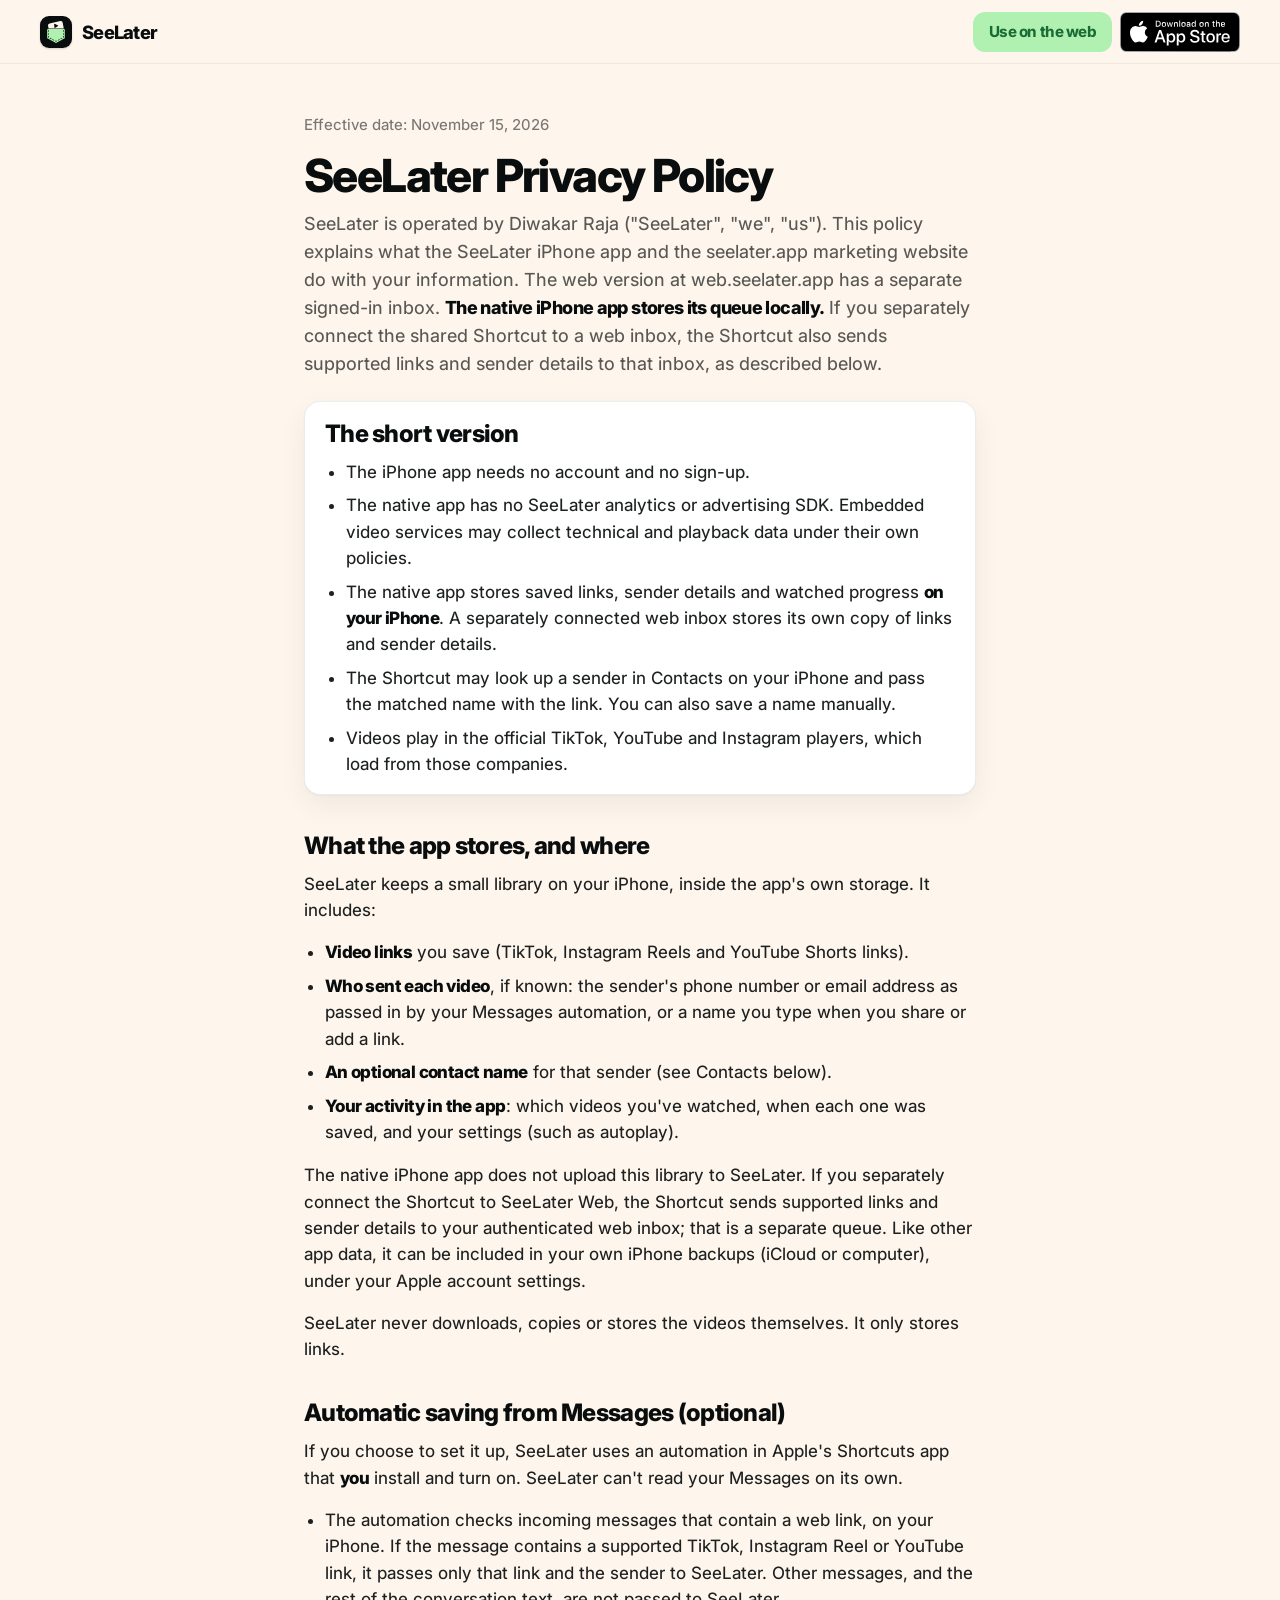
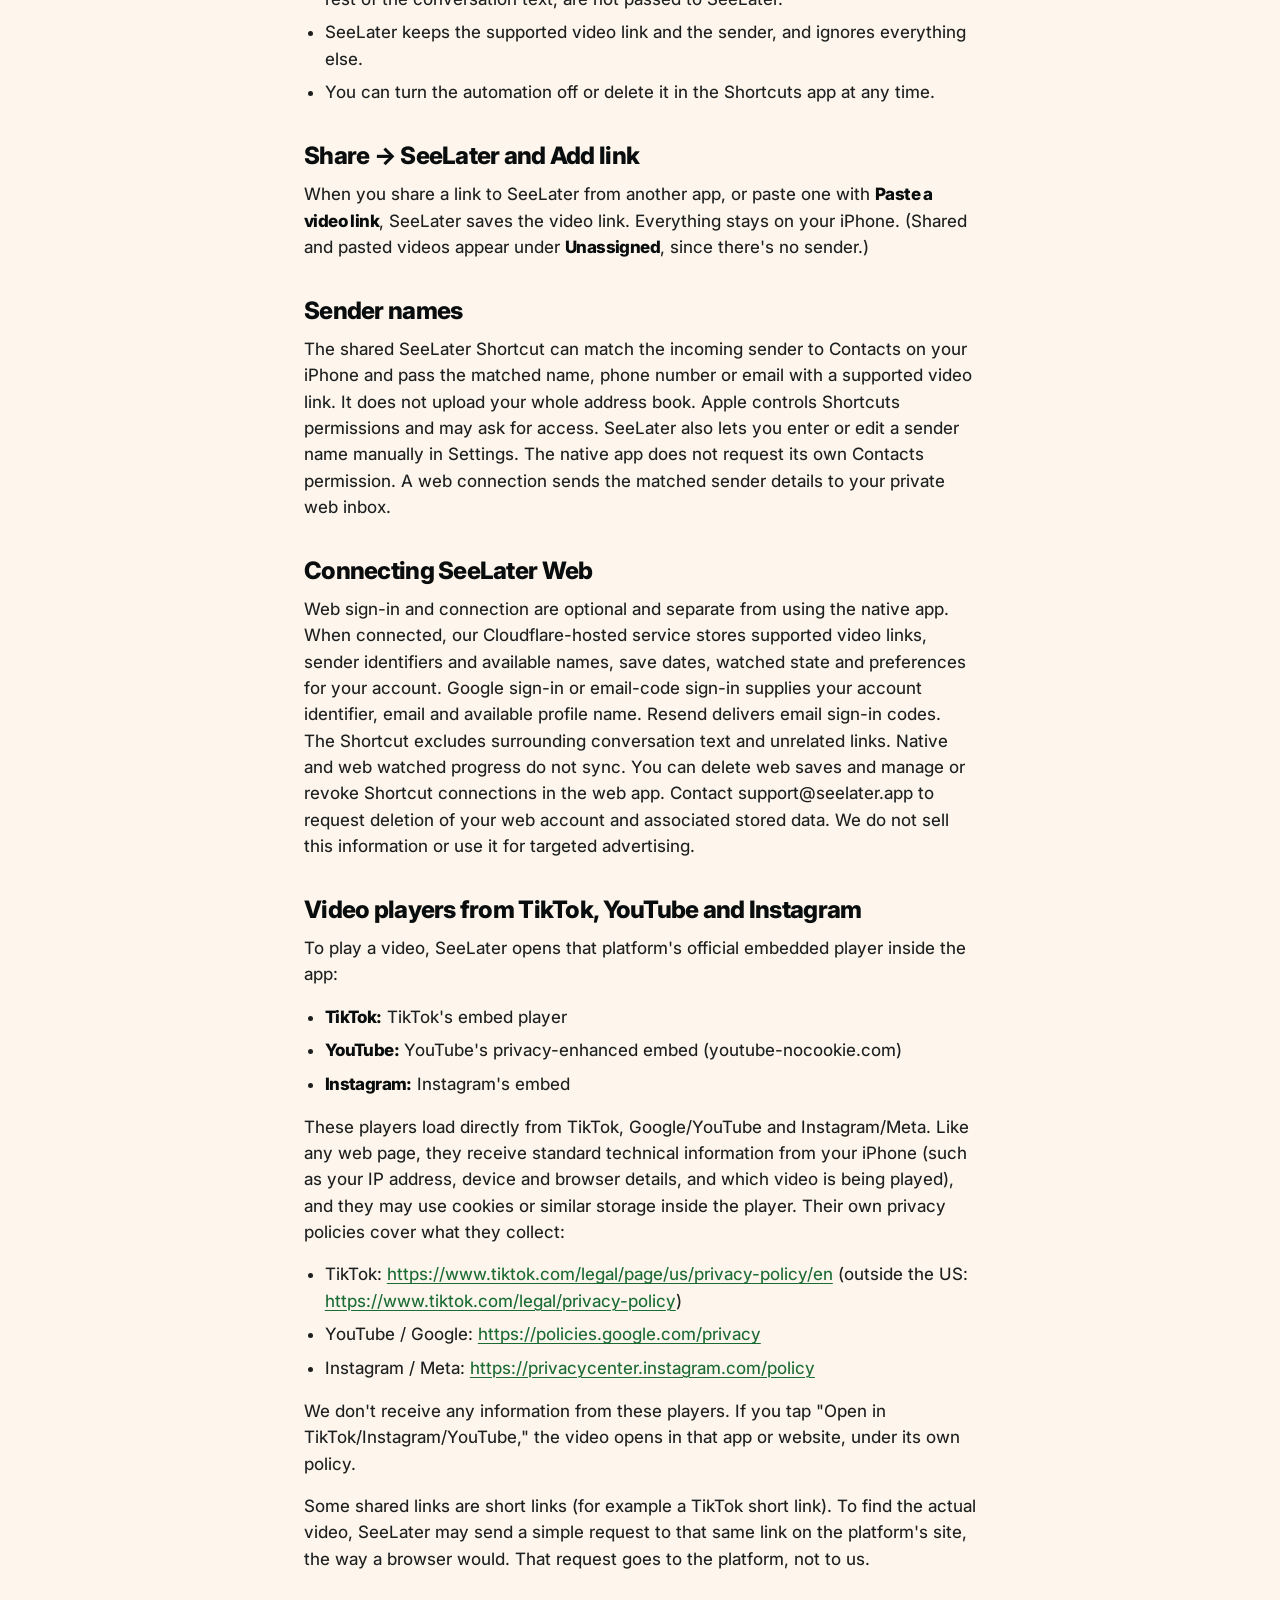
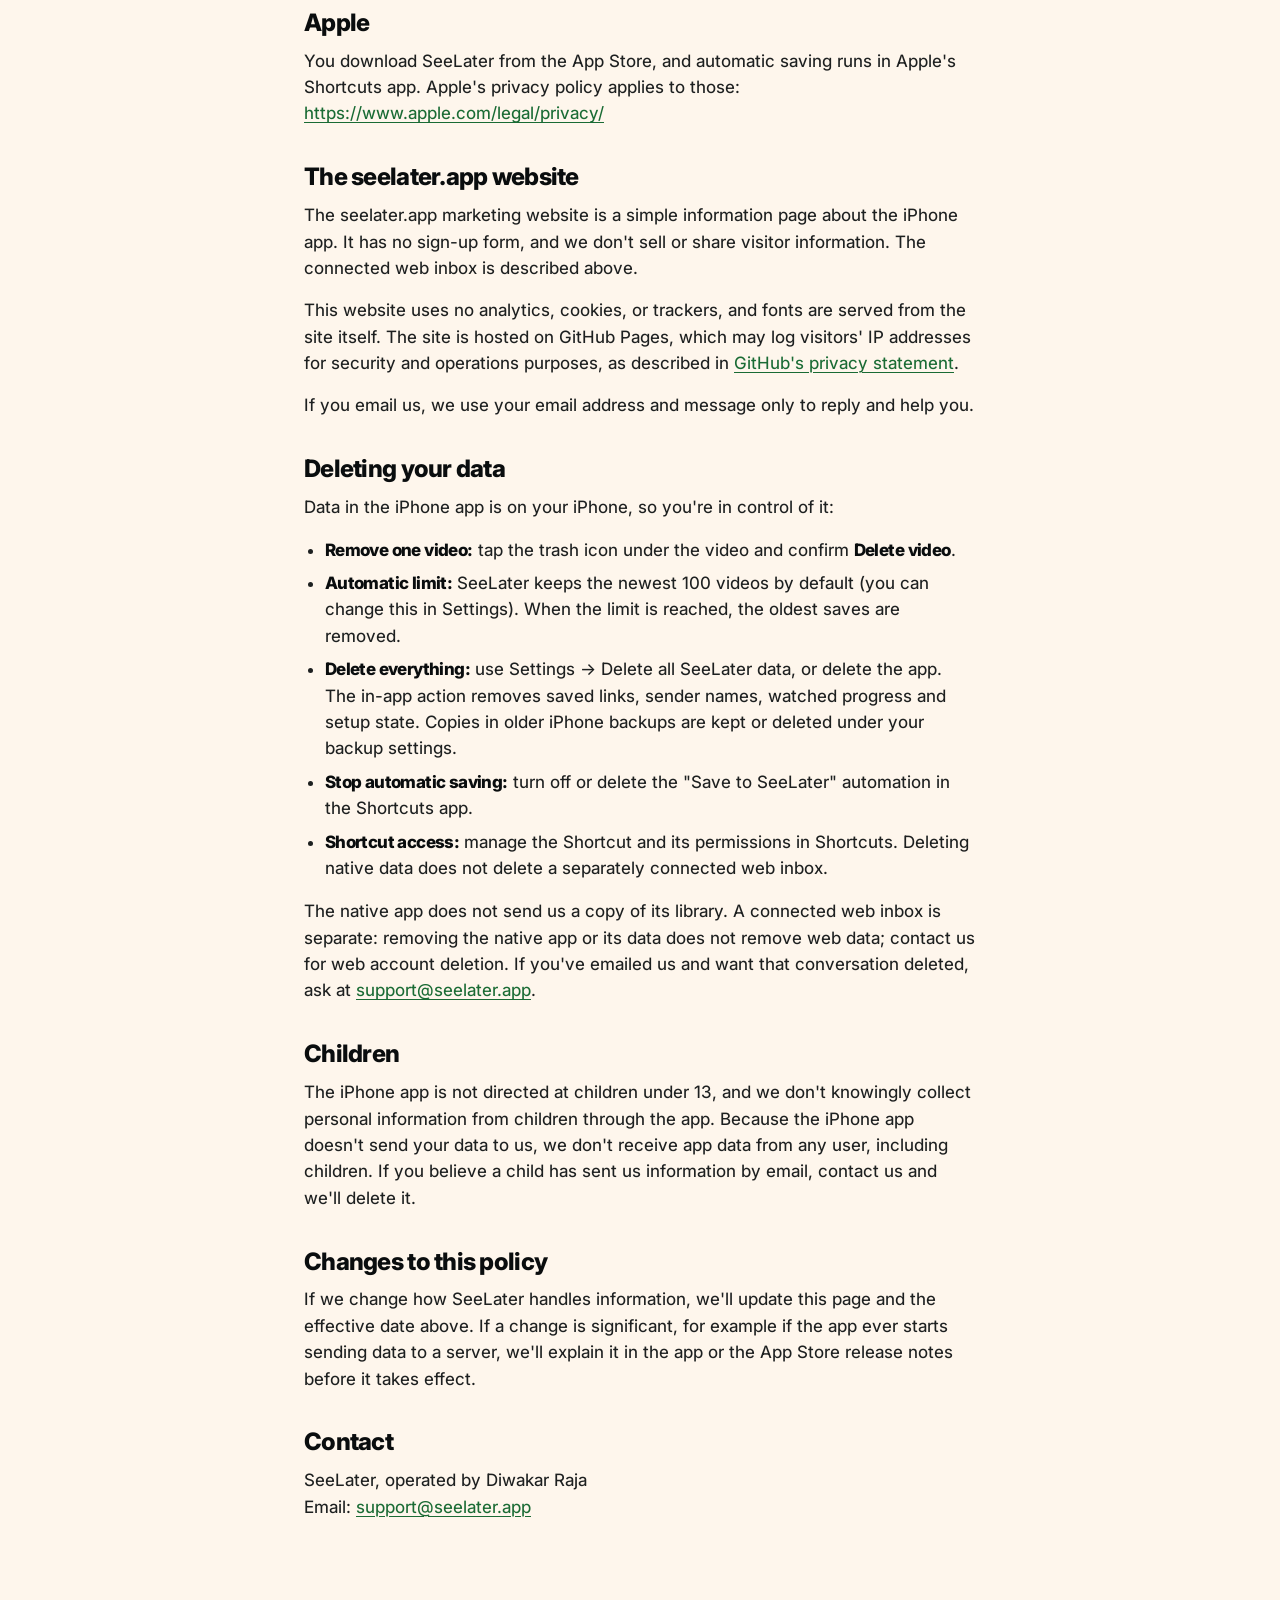
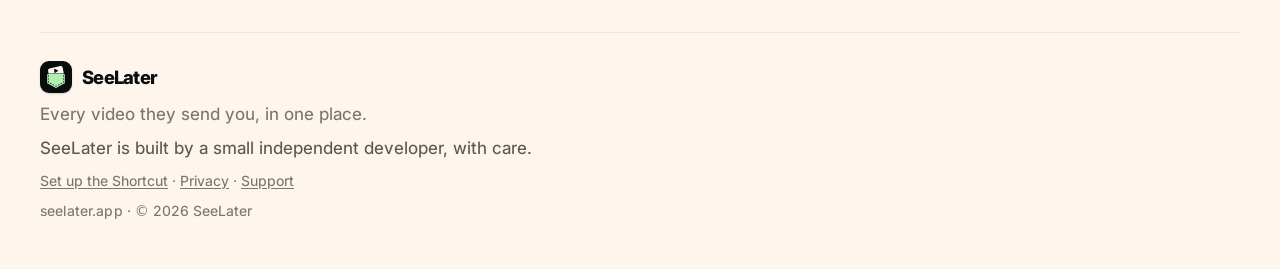
==== commit be741c5d: "Add SEO, Open Graph, JSON-LD, robots, sitemap, llms.txt, favicon, made-by line" ====
--- a/privacy/index.html
+++ b/privacy/index.html
@@ -6,10 +6,62 @@
   <title>Privacy Policy — SeeLater</title>
   <meta name="description" content="Privacy policy for the SeeLater iPhone app and the seelater.app marketing site. The iPhone app keeps your saved videos on your iPhone.">
   <meta name="theme-color" content="#FEF6EC">
+  <link rel="canonical" href="https://seelater.app/privacy/">
+  <link rel="icon" href="/favicon.ico" sizes="any">
   <link rel="icon" type="image/png" sizes="32x32" href="/assets/img/favicon-32.png">
   <link rel="apple-touch-icon" href="/assets/img/apple-touch-icon.png">
+  <meta property="og:type" content="website">
+  <meta property="og:site_name" content="SeeLater">
+  <meta property="og:locale" content="en_US">
+  <meta property="og:title" content="Privacy Policy — SeeLater">
+  <meta property="og:description" content="Privacy policy for the SeeLater iPhone app and the seelater.app marketing site. The iPhone app keeps your saved videos on your iPhone.">
+  <meta property="og:url" content="https://seelater.app/privacy/">
+  <meta property="og:image" content="https://seelater.app/assets/img/og.png">
+  <meta property="og:image:width" content="1200">
+  <meta property="og:image:height" content="630">
+  <meta property="og:image:type" content="image/png">
+  <meta property="og:image:alt" content="SeeLater: all the videos they send you, in one scroll. A phone showing the SeeLater feed.">
+  <meta name="twitter:card" content="summary_large_image">
+  <meta name="twitter:title" content="Privacy Policy — SeeLater">
+  <meta name="twitter:description" content="Privacy policy for the SeeLater iPhone app and the seelater.app marketing site. The iPhone app keeps your saved videos on your iPhone.">
+  <meta name="twitter:image" content="https://seelater.app/assets/img/og.png">
+  <meta name="twitter:image:alt" content="SeeLater: all the videos they send you, in one scroll. A phone showing the SeeLater feed.">
   <link rel="stylesheet" href="/assets/styles.css">
   <link rel="stylesheet" href="/assets/pages.css">
+  <script type="application/ld+json">
+{
+  "@context": "https://schema.org",
+  "@graph": [
+    {
+      "@type": "Organization",
+      "@id": "https://seelater.app/#organization",
+      "name": "SeeLater",
+      "url": "https://seelater.app/",
+      "email": "support@seelater.app",
+      "founder": {
+        "@type": "Person",
+        "name": "Diwakar Raja"
+      }
+    },
+    {
+      "@type": "WebPage",
+      "@id": "https://seelater.app/privacy/#webpage",
+      "url": "https://seelater.app/privacy/",
+      "name": "Privacy Policy — SeeLater",
+      "description": "Privacy policy for the SeeLater iPhone app and the seelater.app marketing site. The iPhone app keeps your saved videos on your iPhone.",
+      "isPartOf": {
+        "@id": "https://seelater.app/#website",
+        "url": "https://seelater.app/",
+        "@type": "WebSite",
+        "name": "SeeLater"
+      },
+      "publisher": {
+        "@id": "https://seelater.app/#organization"
+      }
+    }
+  ]
+}
+  </script>
 </head>
 <body>
   <a class="skip" href="#main">Skip to content</a>
@@ -126,6 +178,7 @@
       <span>SeeLater</span>
     </a>
     <p>Every video they send you, in one place.</p>
+    <p class="made-by">SeeLater is built by a small independent developer, with care.</p>
     <p class="legal"><a href="/setup/">Set up the Shortcut</a> · <a href="/privacy">Privacy</a> · <a href="/support">Support</a></p>
     <p class="legal"><span>seelater.app</span> · © 2026 SeeLater</p>
   </footer>
--- a/assets/styles.css
+++ b/assets/styles.css
@@ -802,6 +802,9 @@
 }
 
 .foot p { margin: 0; color: var(--cream-55); }
+.foot .made-by {
+  color: var(--cream-70);
+}
 .legal { color: var(--cream-40); font-size: 0.875rem; }
 .legal span { letter-spacing: 0.01em; }
 .foot .legal a {
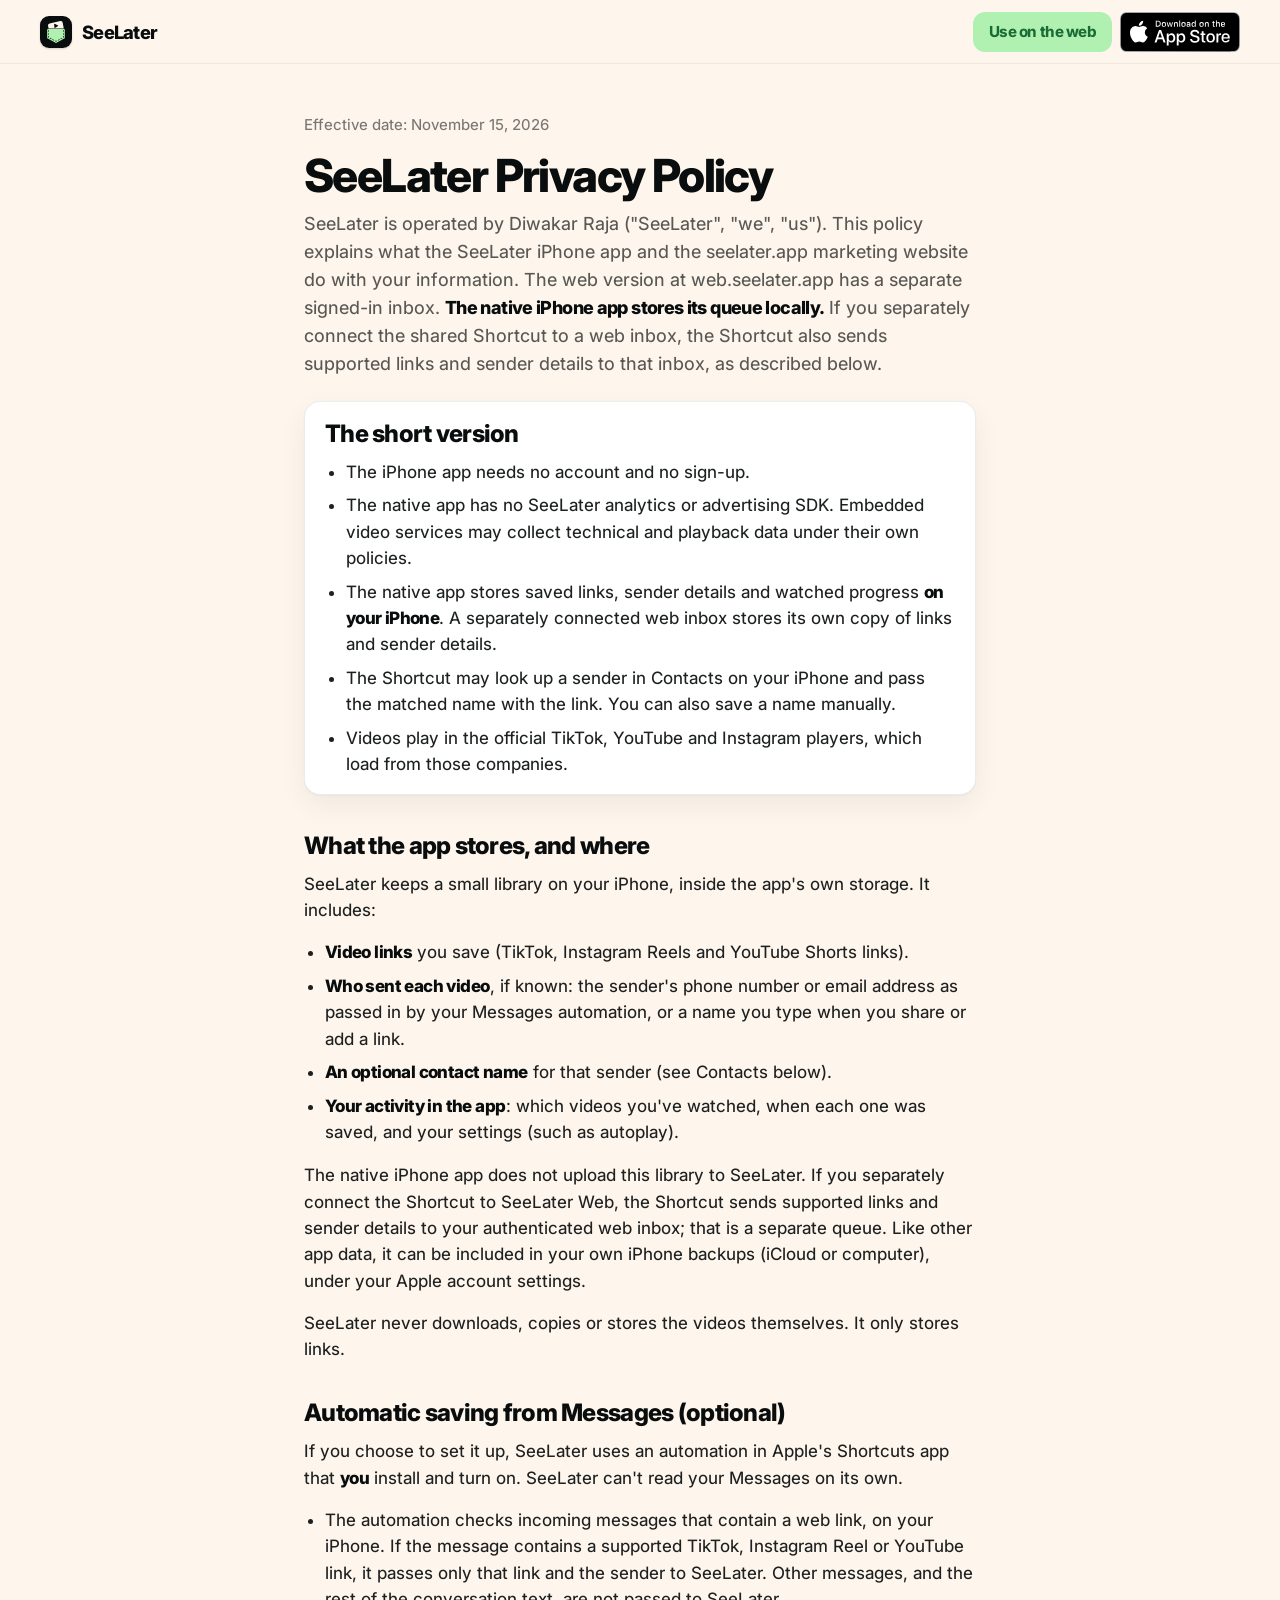
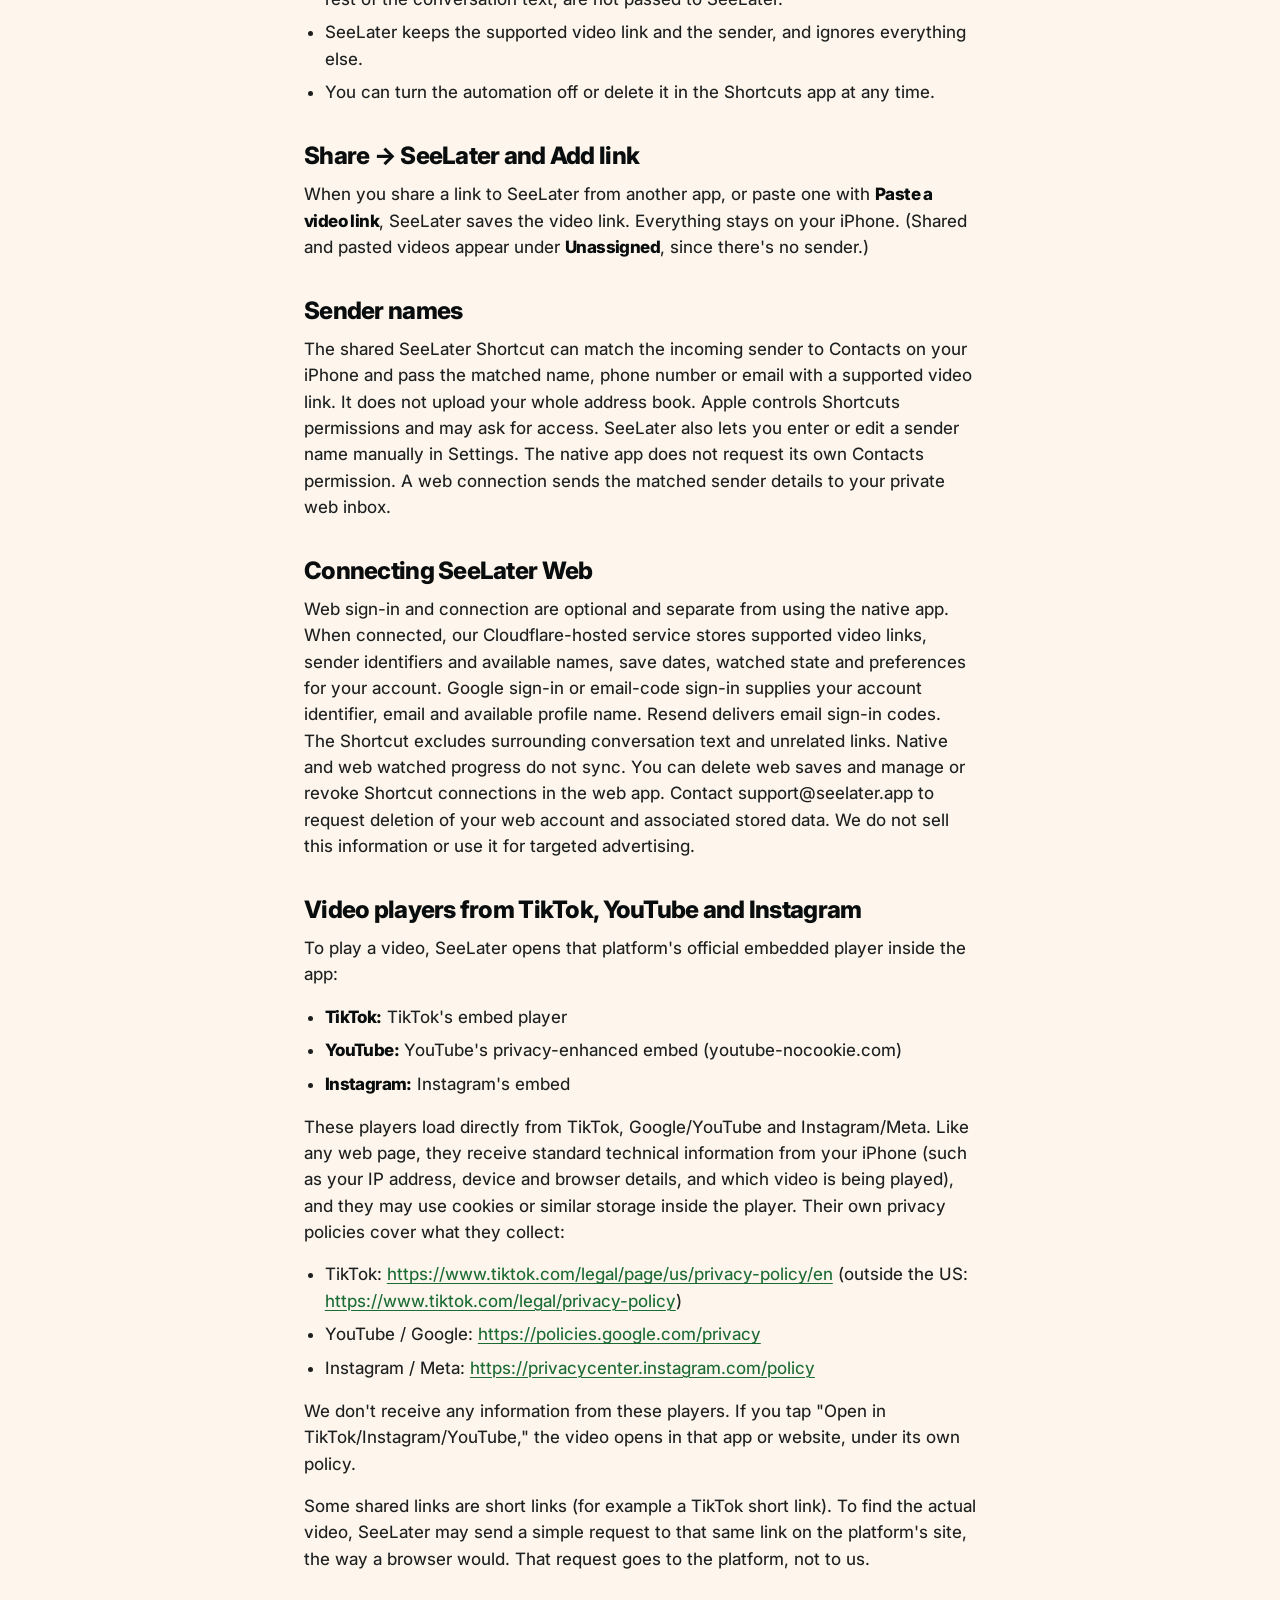
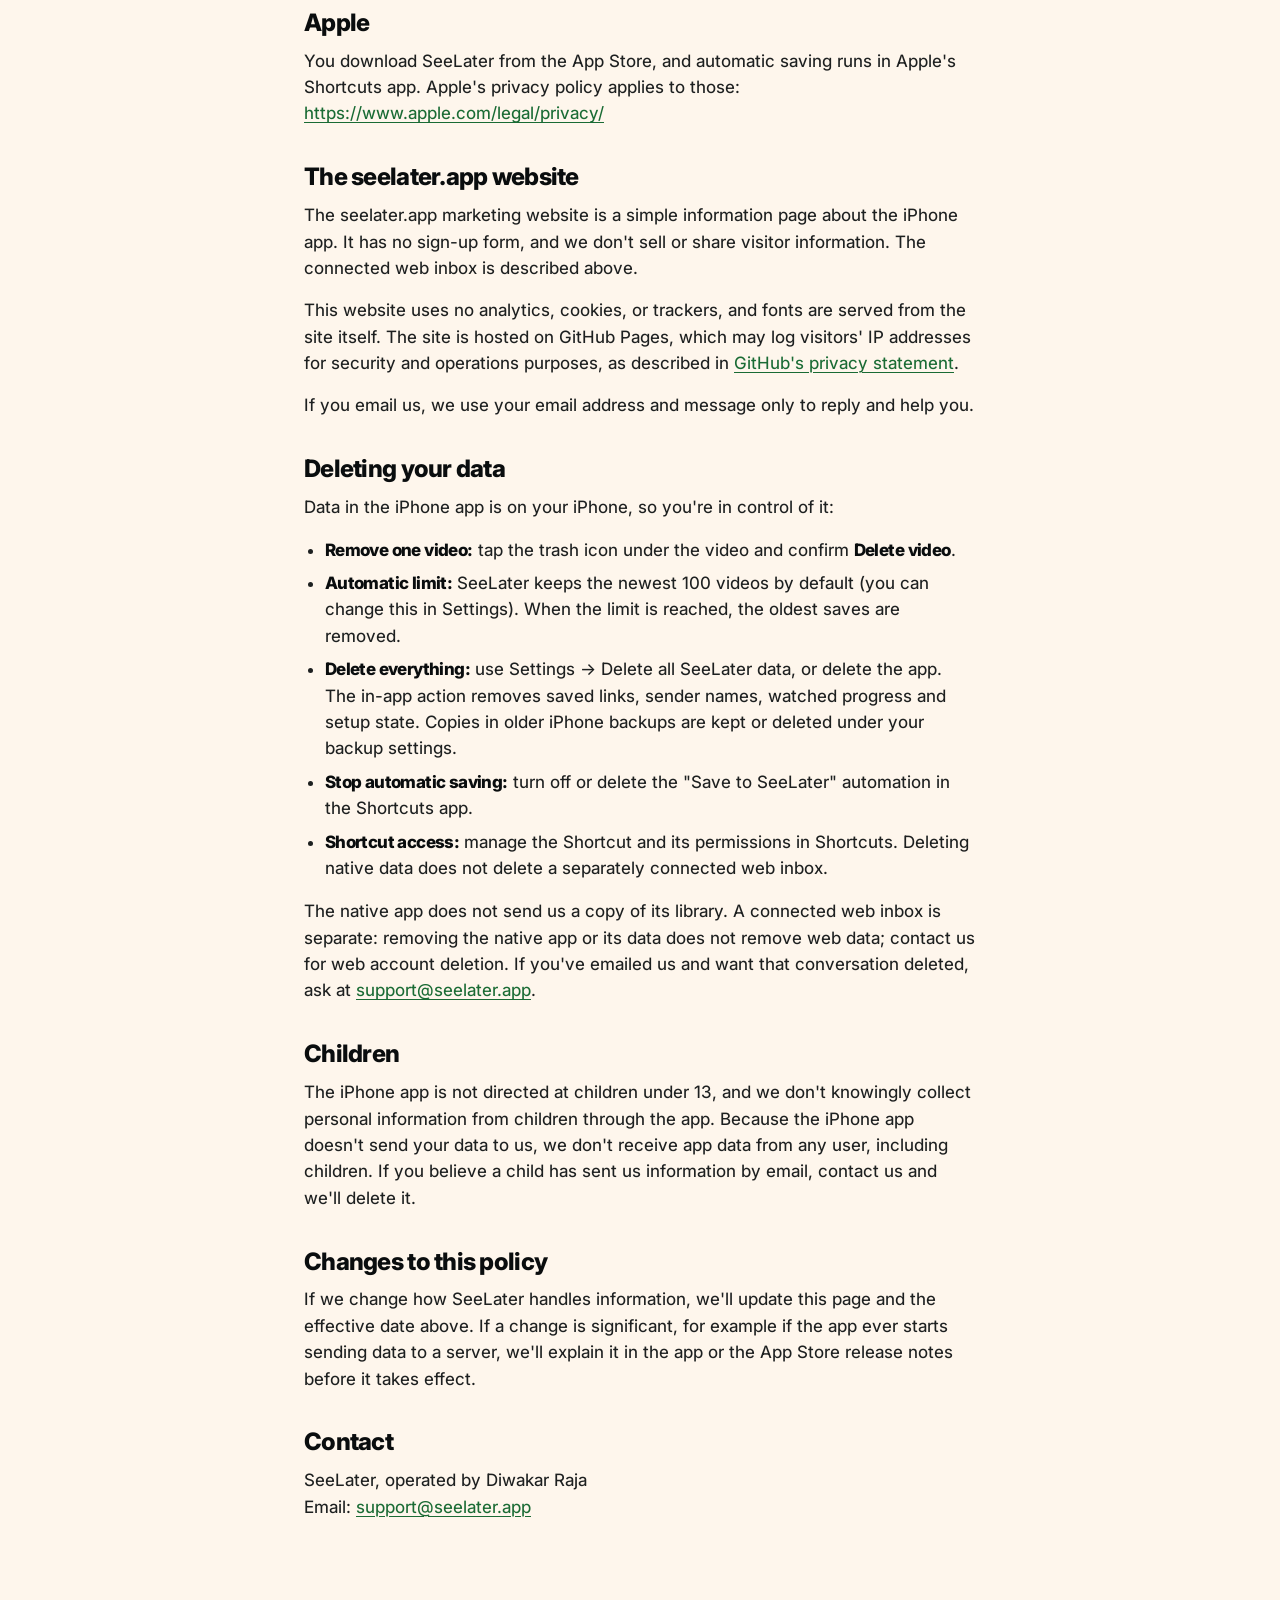
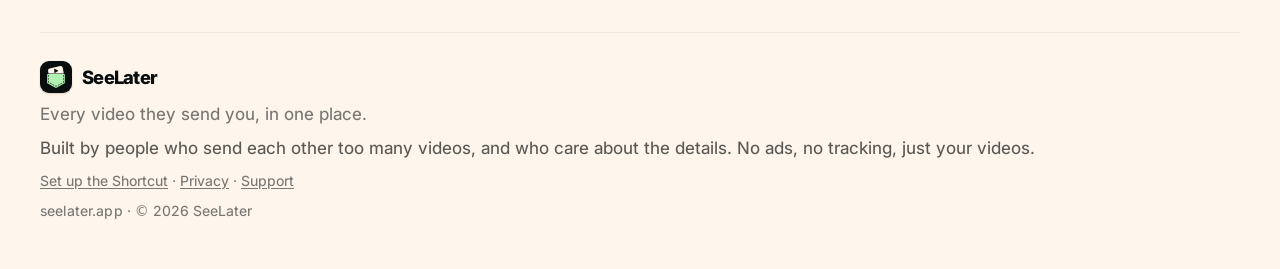
==== commit 3c98fcca: "Update made-by line" ====
--- a/privacy/index.html
+++ b/privacy/index.html
@@ -178,7 +178,7 @@
       <span>SeeLater</span>
     </a>
     <p>Every video they send you, in one place.</p>
-    <p class="made-by">SeeLater is built by a small independent developer, with care.</p>
+    <p class="made-by">Built by people who send each other too many videos, and who care about the details. No ads, no tracking, just your videos.</p>
     <p class="legal"><a href="/setup/">Set up the Shortcut</a> · <a href="/privacy">Privacy</a> · <a href="/support">Support</a></p>
     <p class="legal"><span>seelater.app</span> · © 2026 SeeLater</p>
   </footer>
